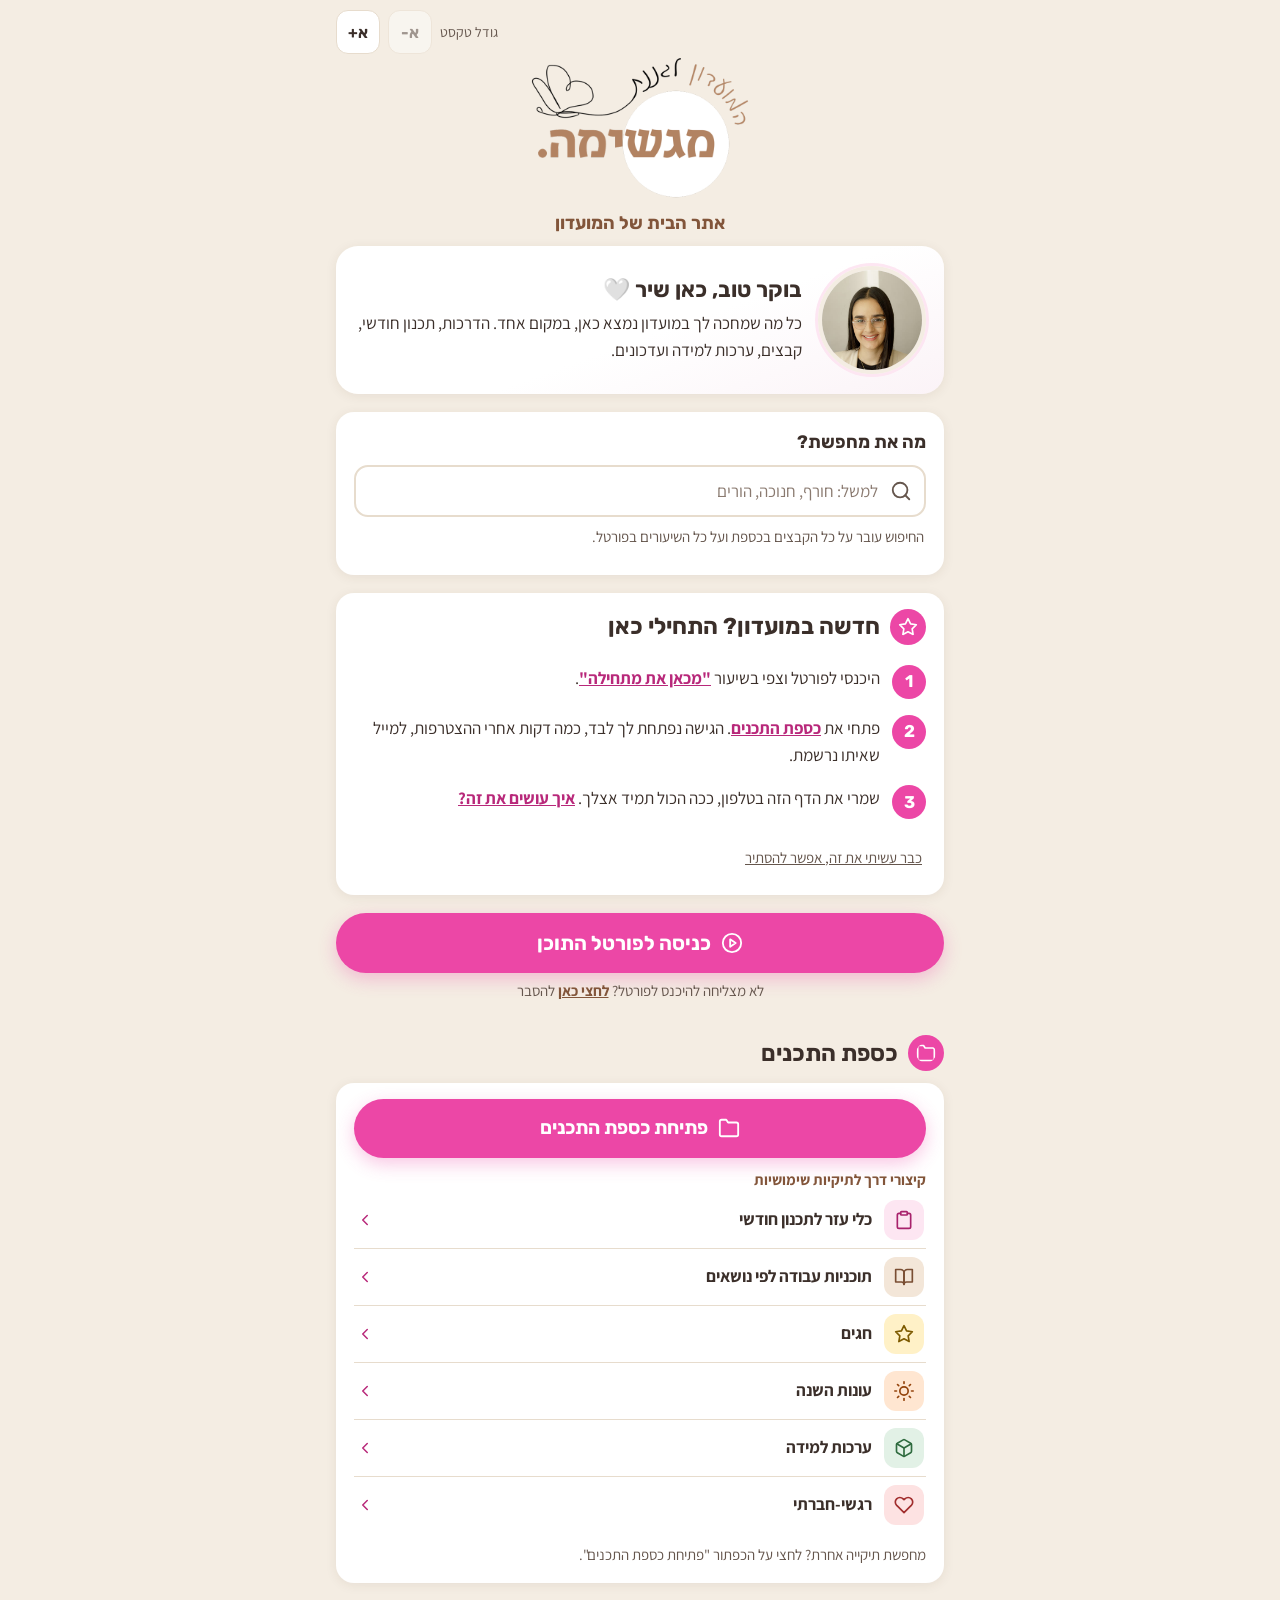
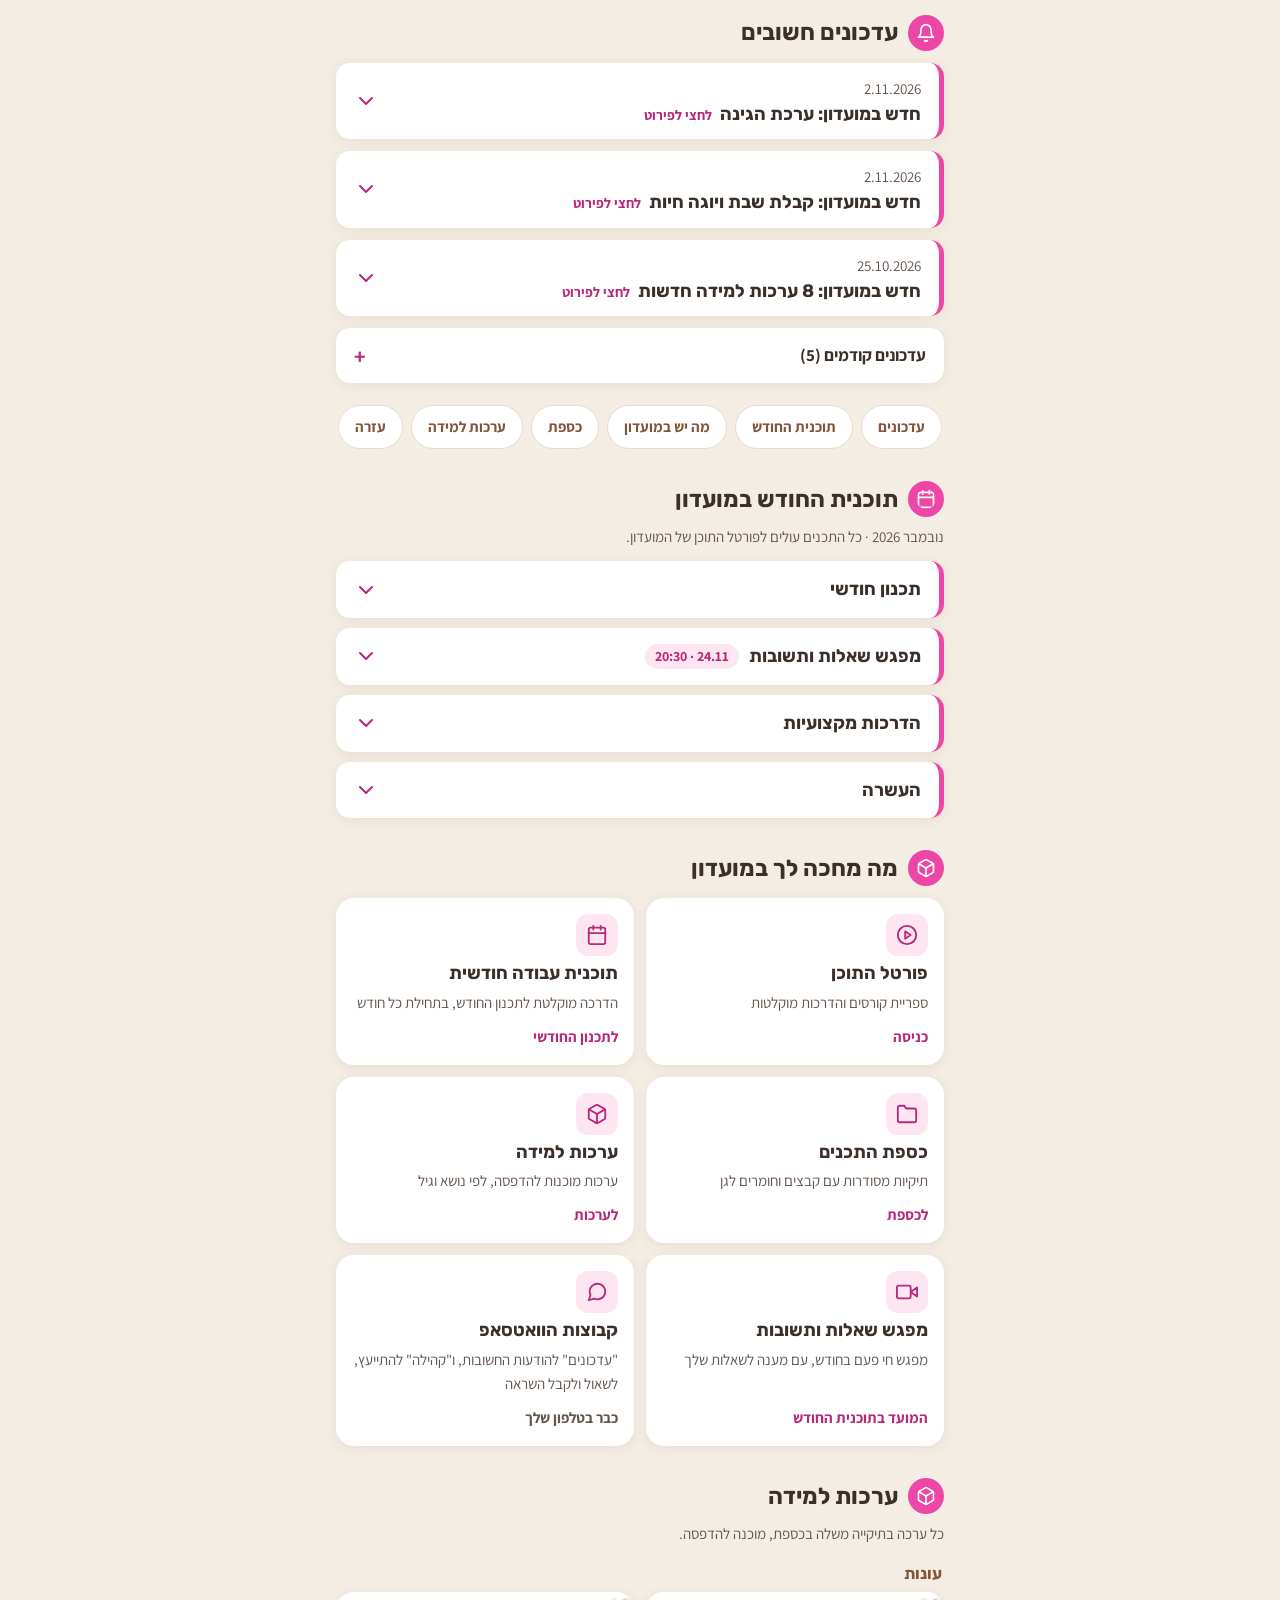
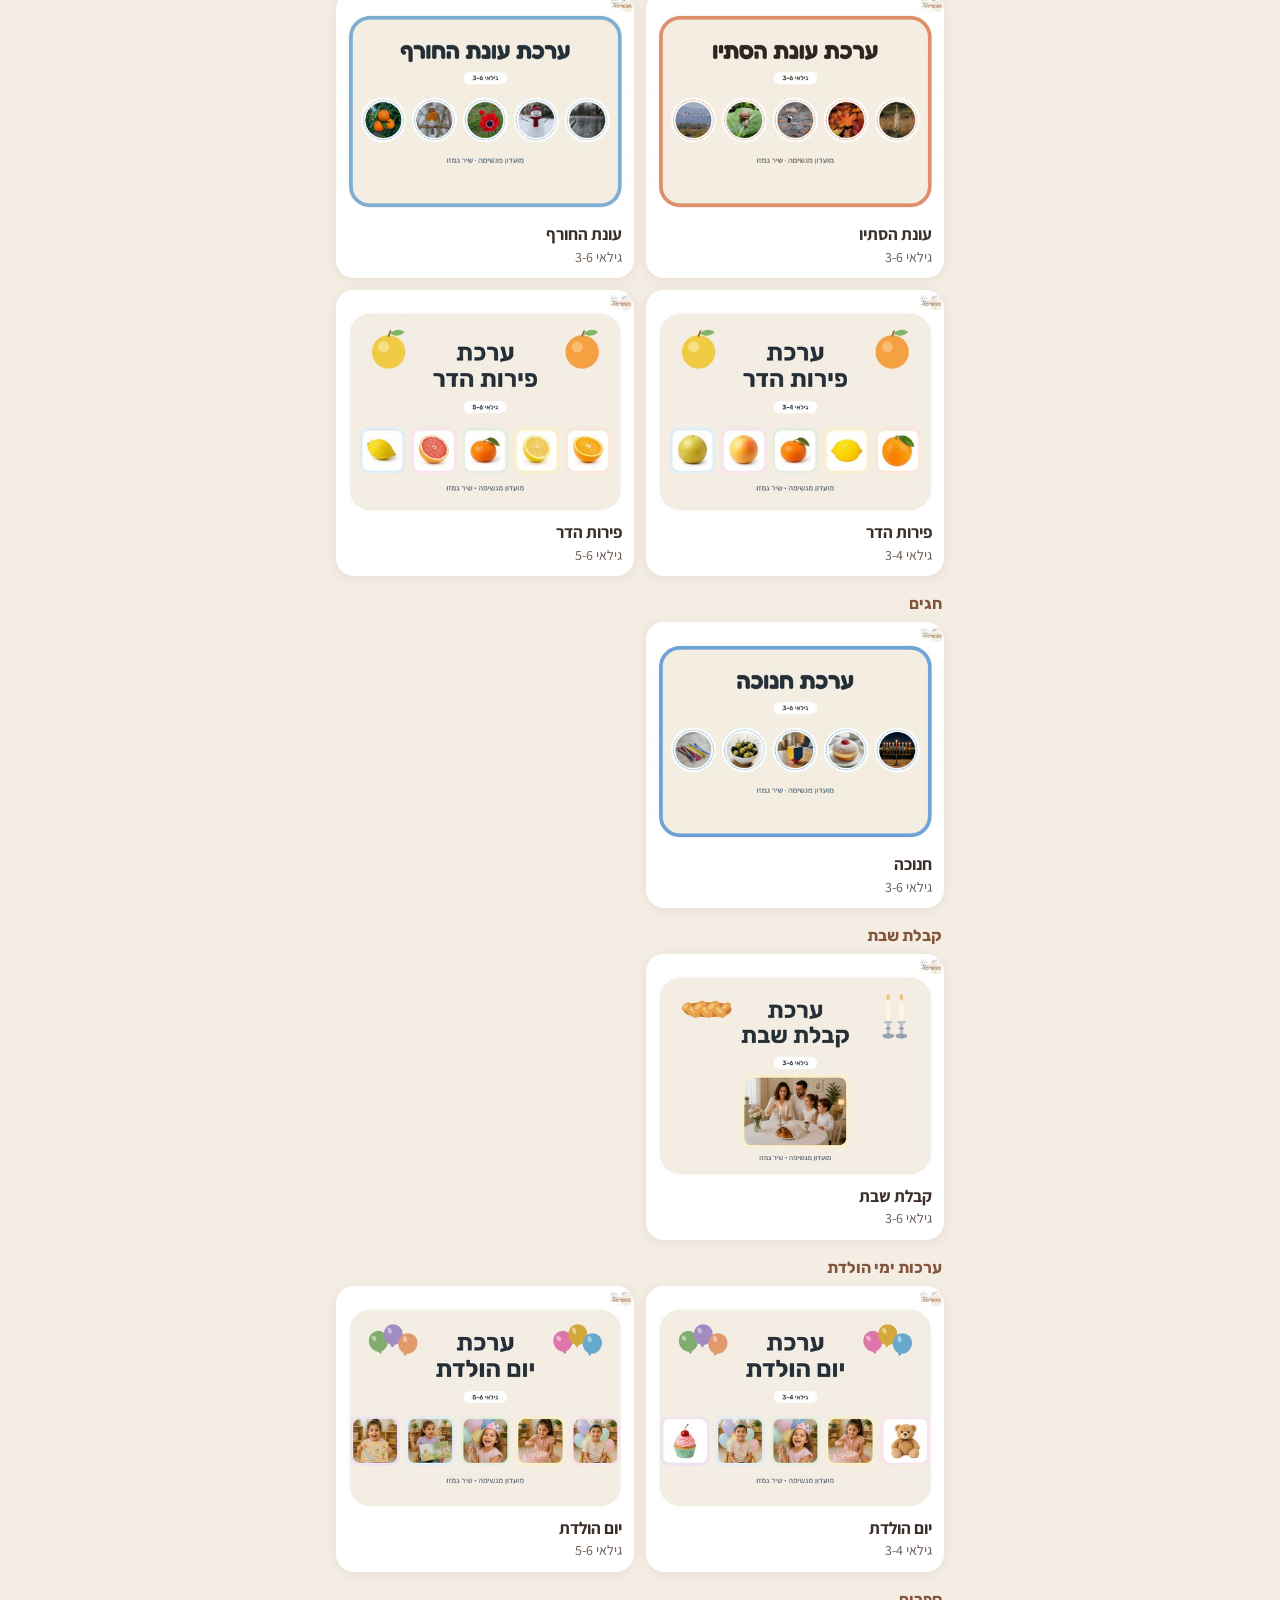
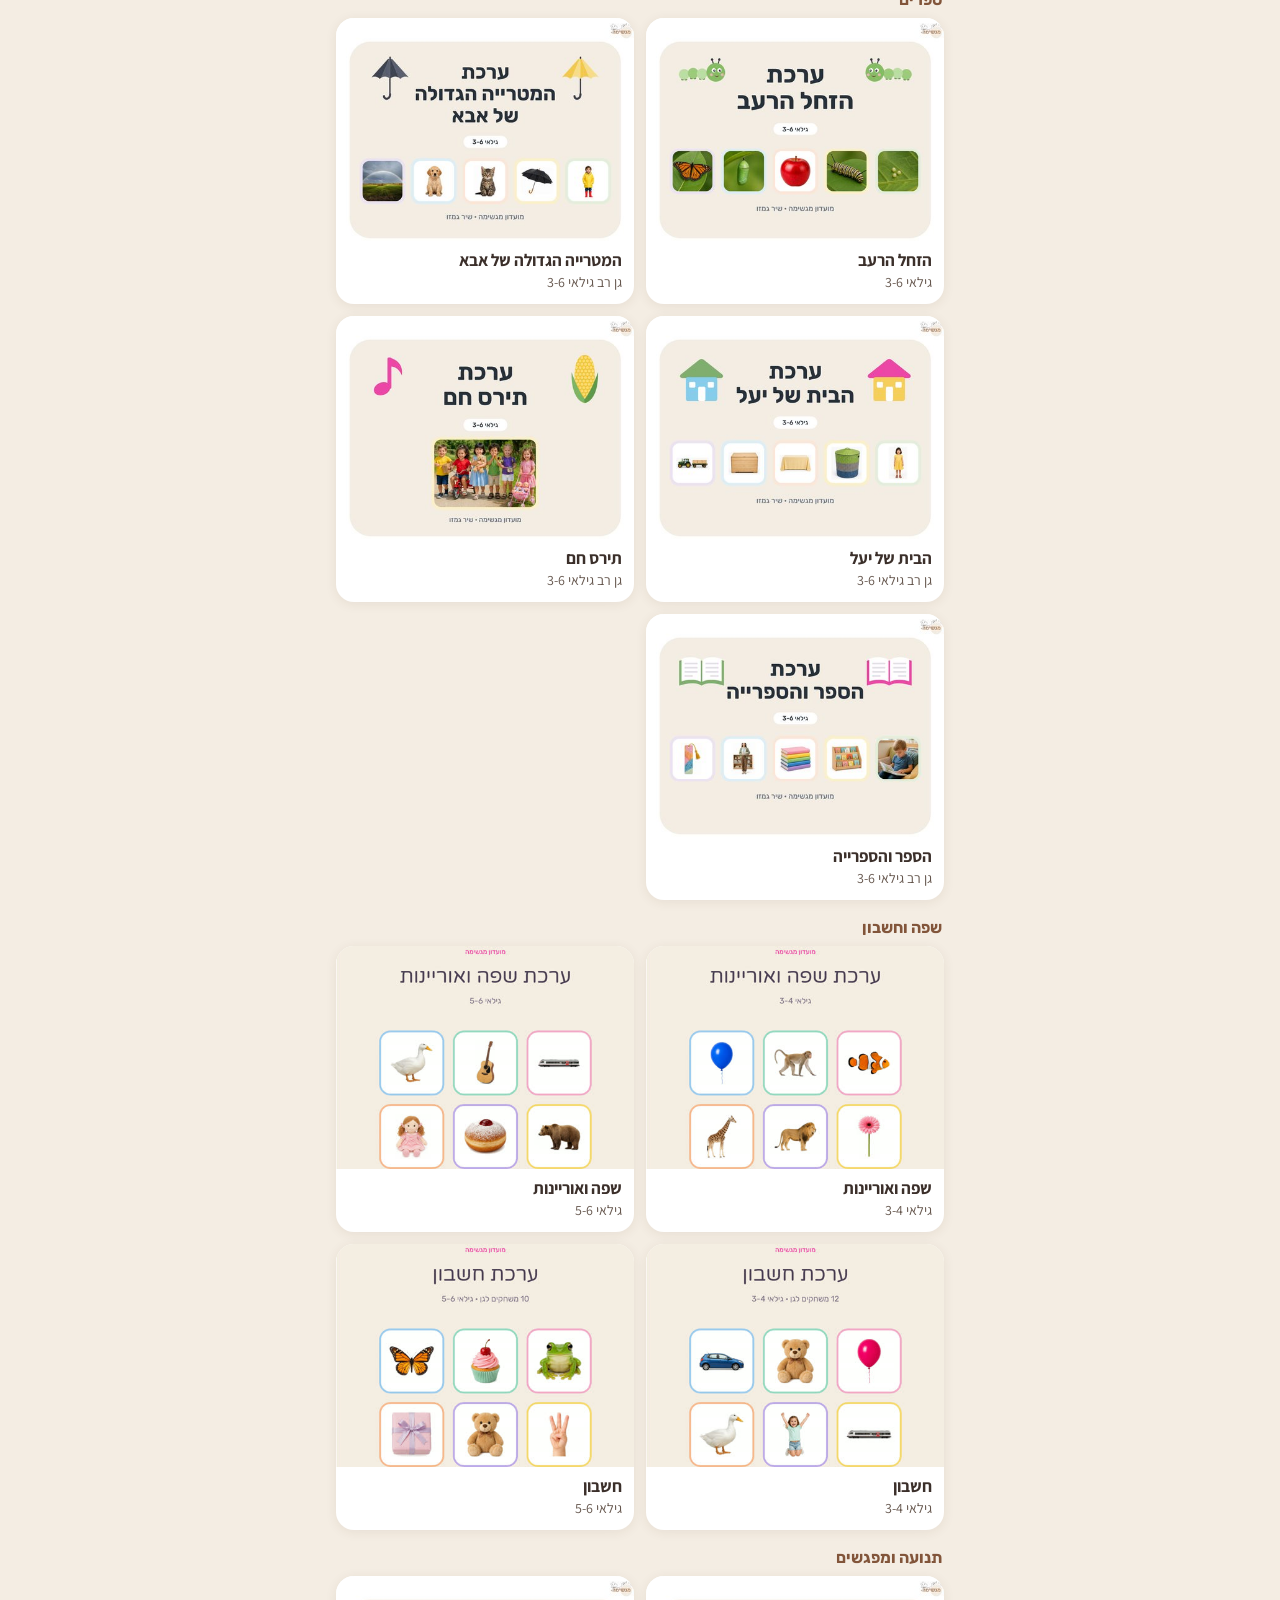
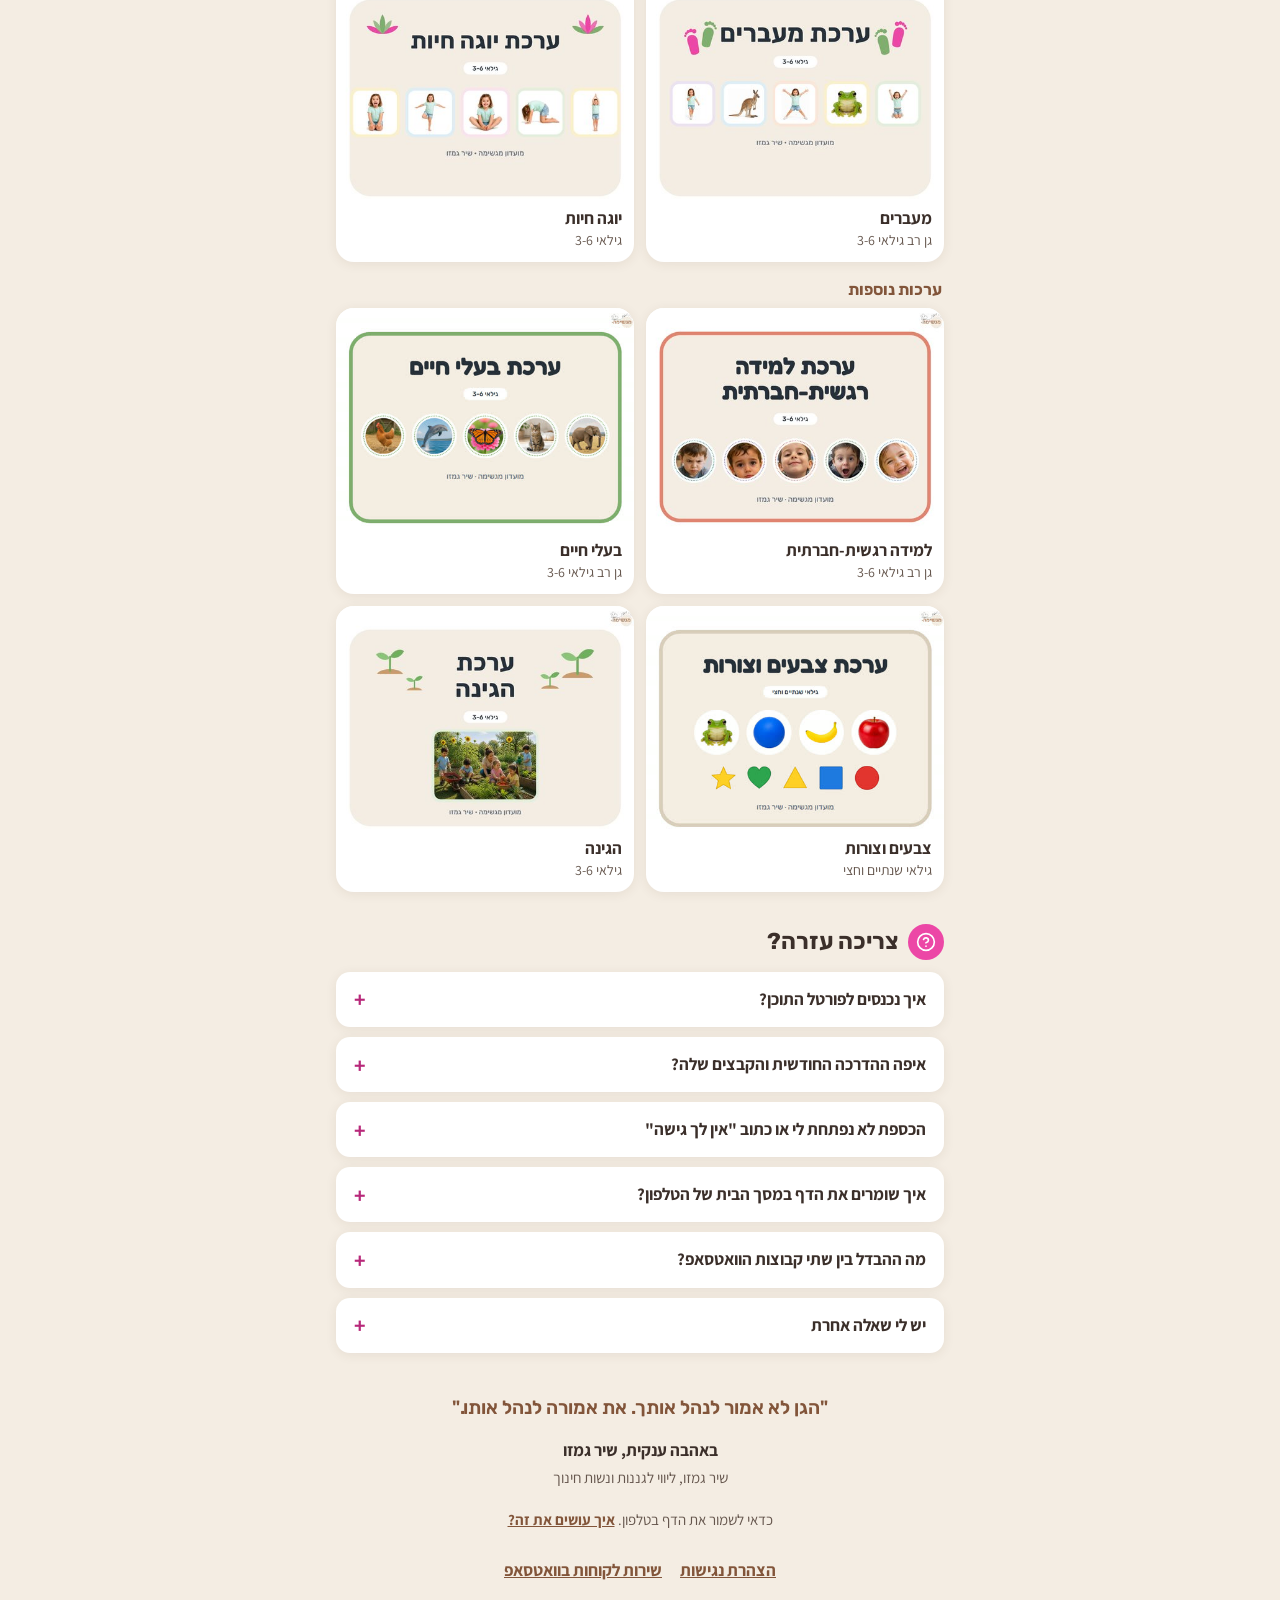
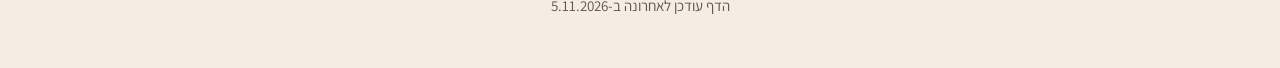
==== index.html @ 396faa4e "Hub: vault access opens by itself after joining (automation installed 5.11) Co-Authored-By: Claude O" ====
<!doctype html>
<html lang="he" dir="rtl">
<head>
<meta charset="utf-8">
<meta name="viewport" content="width=device-width, initial-scale=1, viewport-fit=cover">
<meta name="robots" content="noindex, nofollow">
<title>אתר הבית של המועדון | מגשימה</title>
<meta name="description" content="כל מה שמחכה לך במועדון מגשימה, במקום אחד">
<meta property="og:type" content="website">
<meta property="og:locale" content="he_IL">
<meta property="og:title" content="אתר הבית של המועדון">
<meta property="og:description" content="כל מה שמחכה לך במועדון מגשימה, במקום אחד">
<meta property="og:url" content="https://shirgamzo1.github.io/magshima/">
<meta property="og:image" content="https://shirgamzo1.github.io/magshima/img/icon-512.png">
<meta name="theme-color" content="#f4ede3">
<link rel="icon" type="image/png" href="img/icon-180.png">
<link rel="apple-touch-icon" href="img/icon-180.png">
<link rel="manifest" href="manifest.json">
<link rel="preconnect" href="https://fonts.googleapis.com">
<link rel="preconnect" href="https://fonts.gstatic.com" crossorigin>
<link href="https://fonts.googleapis.com/css2?family=Assistant:wght@400;600;700&family=Rubik:wght@600;700&display=swap" rel="stylesheet">
<link rel="stylesheet" href="style.css?v=20261021">
<script>
  // גודל הטקסט שנבחר בפעם הקודמת, לפני שהדף מצויר (כדי שלא יקפוץ)
  try { var fs = localStorage.getItem('magshima-fs'); if (fs) document.documentElement.setAttribute('data-fs', fs); } catch (e) {}
</script>
</head>
<body>
<a class="skip" href="#main">דלגי לתוכן</a>

<svg width="0" height="0" style="position:absolute" aria-hidden="true" focusable="false">
  <symbol id="i-play" viewBox="0 0 24 24"><circle cx="12" cy="12" r="10"/><polygon points="10 8 16 12 10 16 10 8"/></symbol>
  <symbol id="i-cal" viewBox="0 0 24 24"><rect x="3" y="4" width="18" height="18" rx="2"/><line x1="16" y1="2" x2="16" y2="6"/><line x1="8" y1="2" x2="8" y2="6"/><line x1="3" y1="10" x2="21" y2="10"/></symbol>
  <symbol id="i-folder" viewBox="0 0 24 24"><path d="M22 19a2 2 0 0 1-2 2H4a2 2 0 0 1-2-2V5a2 2 0 0 1 2-2h5l2 3h9a2 2 0 0 1 2 2z"/></symbol>
  <symbol id="i-box" viewBox="0 0 24 24"><path d="M21 16V8a2 2 0 0 0-1-1.73l-7-4a2 2 0 0 0-2 0l-7 4A2 2 0 0 0 3 8v8a2 2 0 0 0 1 1.73l7 4a2 2 0 0 0 2 0l7-4A2 2 0 0 0 21 16z"/><polyline points="3.27 6.96 12 12.01 20.73 6.96"/><line x1="12" y1="22.08" x2="12" y2="12"/></symbol>
  <symbol id="i-video" viewBox="0 0 24 24"><polygon points="23 7 16 12 23 17 23 7"/><rect x="1" y="5" width="15" height="14" rx="2"/></symbol>
  <symbol id="i-chat" viewBox="0 0 24 24"><path d="M21 11.5a8.38 8.38 0 0 1-.9 3.8 8.5 8.5 0 0 1-7.6 4.7 8.38 8.38 0 0 1-3.8-.9L3 21l1.9-5.7a8.38 8.38 0 0 1-.9-3.8 8.5 8.5 0 0 1 4.7-7.6 8.38 8.38 0 0 1 3.8-.9h.5a8.48 8.48 0 0 1 8 8v.5z"/></symbol>
  <symbol id="i-bell" viewBox="0 0 24 24"><path d="M18 8A6 6 0 0 0 6 8c0 7-3 9-3 9h18s-3-2-3-9"/><path d="M13.73 21a2 2 0 0 1-3.46 0"/></symbol>
  <symbol id="i-help" viewBox="0 0 24 24"><circle cx="12" cy="12" r="10"/><path d="M9.09 9a3 3 0 0 1 5.83 1c0 2-3 3-3 3"/><line x1="12" y1="17" x2="12.01" y2="17"/></symbol>
  <symbol id="i-left" viewBox="0 0 24 24"><polyline points="15 18 9 12 15 6"/></symbol>
  <symbol id="i-down" viewBox="0 0 24 24"><polyline points="6 9 12 15 18 9"/></symbol>
  <symbol id="i-search" viewBox="0 0 24 24"><circle cx="11" cy="11" r="8"/><line x1="21" y1="21" x2="16.65" y2="16.65"/></symbol>
  <symbol id="i-file" viewBox="0 0 24 24"><path d="M13 2H6a2 2 0 0 0-2 2v16a2 2 0 0 0 2 2h12a2 2 0 0 0 2-2V9z"/><polyline points="13 2 13 9 20 9"/></symbol>
  <symbol id="i-clip" viewBox="0 0 24 24"><path d="M16 4h2a2 2 0 0 1 2 2v14a2 2 0 0 1-2 2H6a2 2 0 0 1-2-2V6a2 2 0 0 1 2-2h2"/><rect x="8" y="2" width="8" height="4" rx="1"/></symbol>
  <symbol id="i-book" viewBox="0 0 24 24"><path d="M2 3h6a4 4 0 0 1 4 4v14a3 3 0 0 0-3-3H2z"/><path d="M22 3h-6a4 4 0 0 0-4 4v14a3 3 0 0 1 3-3h7z"/></symbol>
  <symbol id="i-star" viewBox="0 0 24 24"><polygon points="12 2 15.09 8.26 22 9.27 17 14.14 18.18 21.02 12 17.77 5.82 21.02 7 14.14 2 9.27 8.91 8.26 12 2"/></symbol>
  <symbol id="i-sun" viewBox="0 0 24 24"><circle cx="12" cy="12" r="5"/><line x1="12" y1="1" x2="12" y2="3"/><line x1="12" y1="21" x2="12" y2="23"/><line x1="4.22" y1="4.22" x2="5.64" y2="5.64"/><line x1="18.36" y1="18.36" x2="19.78" y2="19.78"/><line x1="1" y1="12" x2="3" y2="12"/><line x1="21" y1="12" x2="23" y2="12"/><line x1="4.22" y1="19.78" x2="5.64" y2="18.36"/><line x1="18.36" y1="5.64" x2="19.78" y2="4.22"/></symbol>
  <symbol id="i-home" viewBox="0 0 24 24"><path d="M3 9l9-7 9 7v11a2 2 0 0 1-2 2H5a2 2 0 0 1-2-2z"/><polyline points="9 22 9 12 15 12 15 22"/></symbol>
  <symbol id="i-heart" viewBox="0 0 24 24"><path d="M20.84 4.61a5.5 5.5 0 0 0-7.78 0L12 5.67l-1.06-1.06a5.5 5.5 0 0 0-7.78 7.78l1.06 1.06L12 21.23l7.78-7.78 1.06-1.06a5.5 5.5 0 0 0 0-7.78z"/></symbol>
</svg>

<div class="wrap">

  <div class="topbar" id="fs-bar" hidden>
    <span class="label" id="fs-label">גודל טקסט</span>
    <button type="button" class="fs-btn" id="fs-down" aria-label="הקטנת הטקסט" aria-describedby="fs-label">א-</button>
    <button type="button" class="fs-btn" id="fs-up" aria-label="הגדלת הטקסט" aria-describedby="fs-label">א+</button>
  </div>

  <header>
    <h1><img class="logo" src="img/logo.png" alt="מגשימה - המועדון לגננת" width="600" height="390"><span class="site-name">אתר הבית של המועדון</span></h1>
    <div class="hero">
      <img src="img/shir.jpg" alt="שיר גמזו" width="108" height="108">
      <div>
        <p class="hi" id="greet">היי, כאן שיר 🤍</p>
        <p>כל מה שמחכה לך במועדון נמצא כאן, במקום אחד. הדרכות, תכנון חודשי, קבצים, ערכות למידה ועדכונים.</p>
      </div>
    </div>
  </header>

  <main id="main" tabindex="-1">

  <!-- ===== חיפוש: הרשימה נבנית מהכספת ומהפורטל (data/search.json) ===== -->
  <div class="card search" id="search-box" role="search" hidden>
    <label for="q">מה את מחפשת?</label>
    <div class="field">
      <svg class="ic" aria-hidden="true" focusable="false"><use href="#i-search"/></svg>
      <input id="q" type="search" autocomplete="off" enterkeyhint="search" placeholder="למשל: חורף, חנוכה, הורים" aria-describedby="q-hint">
    </div>
    <p class="small hint" id="q-hint">החיפוש עובר על כל הקבצים בכספת ועל כל השיעורים בפורטל.</p>
    <p class="status" id="q-status" role="status" aria-live="polite"></p>
    <ul class="results" id="q-results"></ul>
  </div>

  <!-- ===== התחילי כאן: אפשר להסתיר, הבחירה נשמרת בטלפון ===== -->
  <section class="card start reveal" id="start" aria-labelledby="start-title">
    <h2 id="start-title"><svg class="ic" aria-hidden="true" focusable="false"><use href="#i-star"/></svg>חדשה במועדון? התחילי כאן</h2>
    <ol>
      <li><span>היכנסי לפורטל וצפי בשיעור <a href="https://my.schooler.biz/s/79175/1722423561380/-Ld_5wo?tid=0" target="_blank" rel="noopener">"מכאן את מתחילה"</a>.</span></li>
      <li><span>פתחי את <a href="https://drive.google.com/drive/folders/1gWZ2d-GMRm7BiyMfPkXwq50lIYrFy1hn" target="_blank" rel="noopener">כספת התכנים</a>. הגישה נפתחת לך לבד, כמה דקות אחרי ההצטרפות, למייל שאיתו נרשמת.</span></li>
      <li><span>שמרי את הדף הזה בטלפון, ככה הכול תמיד אצלך. <a href="#save-page">איך עושים את זה?</a></span></li>
    </ol>
    <button type="button" class="hide" id="start-hide" hidden>כבר עשיתי את זה, אפשר להסתיר</button>
  </section>

  <a class="btn big" href="https://my.schooler.biz/s/79388/bundles" target="_blank" rel="noopener">
    <svg class="ic" aria-hidden="true" focusable="false"><use href="#i-play"/></svg>
    כניסה לפורטל התוכן
  </a>
  <p class="note">לא מצליחה להיכנס לפורטל? <a href="https://docs.google.com/document/d/1D9RWWdTpgFitQ6dRYPF421nI_laHAf1SZE3qS4vfQsI/edit?usp=sharing" target="_blank" rel="noopener">לחצי כאן</a> להסבר</p>

  <!-- ===== הדבר הבא: מתמלא מהאירועים ב-app.js, ונעלם כשאין אירוע קרוב ===== -->
  <section class="card next reveal" id="next" aria-labelledby="next-title" hidden>
    <span class="label">הדבר הבא במועדון</span>
    <h3 id="next-title"></h3>
    <div class="when"><span id="next-when"></span><span class="count" id="next-count"></span></div>
    <p class="small" id="next-note" style="margin:6px 0 0;"></p>
    <div class="actions">
      <a class="btn-line" id="next-google" href="#" target="_blank" rel="noopener"><svg class="ic" aria-hidden="true" focusable="false"><use href="#i-cal"/></svg>ליומן גוגל</a>
      <a class="btn-line" id="next-ics" href="#"><svg class="ic" aria-hidden="true" focusable="false"><use href="#i-cal"/></svg>ליומן באייפון</a>
    </div>
  </section>

  <!-- ===== כספת התכנים ===== -->
  <section id="vault" class="reveal" aria-labelledby="vault-title">
    <h2 id="vault-title"><svg class="ic" aria-hidden="true" focusable="false"><use href="#i-folder"/></svg>כספת התכנים</h2>
    <div class="card">
      <a class="btn" style="margin:0 0 10px;" href="https://drive.google.com/drive/folders/1gWZ2d-GMRm7BiyMfPkXwq50lIYrFy1hn" target="_blank" rel="noopener">
        <svg class="ic" aria-hidden="true" focusable="false"><use href="#i-folder"/></svg>
        פתיחת כספת התכנים
      </a>
      <p class="group-title">קיצורי דרך לתיקיות שימושיות</p>
      <ul class="links">
        <li><a href="https://drive.google.com/drive/folders/1A2P755ctre6lNRlhnAJIRO4oaiWc-odX" target="_blank" rel="noopener"><span class="fi c1"><svg class="ic" aria-hidden="true" focusable="false"><use href="#i-clip"/></svg></span>כלי עזר לתכנון חודשי<svg class="ic chev" aria-hidden="true" focusable="false"><use href="#i-left"/></svg></a></li>
        <li><a href="https://drive.google.com/drive/folders/157sPovLjyp3lP8tnfw--QRPLPLxwPL4r" target="_blank" rel="noopener"><span class="fi c2"><svg class="ic" aria-hidden="true" focusable="false"><use href="#i-book"/></svg></span>תוכניות עבודה לפי נושאים<svg class="ic chev" aria-hidden="true" focusable="false"><use href="#i-left"/></svg></a></li>
        <li><a href="https://drive.google.com/drive/folders/1jpD2JZpMqJAZtDXjxz134vEIDzXUdcsZ" target="_blank" rel="noopener"><span class="fi c3"><svg class="ic" aria-hidden="true" focusable="false"><use href="#i-star"/></svg></span>חגים<svg class="ic chev" aria-hidden="true" focusable="false"><use href="#i-left"/></svg></a></li>
        <li><a href="https://drive.google.com/drive/folders/1hD9d4mRRV1V_1Q4SUKt-s_FA7AVM1vzU" target="_blank" rel="noopener"><span class="fi c4"><svg class="ic" aria-hidden="true" focusable="false"><use href="#i-sun"/></svg></span>עונות השנה<svg class="ic chev" aria-hidden="true" focusable="false"><use href="#i-left"/></svg></a></li>
        <li><a href="https://drive.google.com/drive/folders/1918jKeGq7XH9ad2KCJQC7O-Hd79pDxum" target="_blank" rel="noopener"><span class="fi c5"><svg class="ic" aria-hidden="true" focusable="false"><use href="#i-box"/></svg></span>ערכות למידה<svg class="ic chev" aria-hidden="true" focusable="false"><use href="#i-left"/></svg></a></li>
        <li><a href="https://drive.google.com/drive/folders/1-9N-3Y8lYRHp9-tjIXg_RxYLHIWdmrWl" target="_blank" rel="noopener"><span class="fi c6"><svg class="ic" aria-hidden="true" focusable="false"><use href="#i-heart"/></svg></span>רגשי-חברתי<svg class="ic chev" aria-hidden="true" focusable="false"><use href="#i-left"/></svg></a></li>
      </ul>
      <p class="small" style="margin:10px 0 0;">מחפשת תיקייה אחרת? לחצי על הכפתור "פתיחת כספת התכנים".</p>
    </div>
  </section>

  <!-- ===== עדכונים חשובים: הכי חדש למעלה. כל עדכון הוא חלון נפתח עם חץ.
       בכותרת רואים תאריך וכותרת (ו"לחצי לפירוט" מגיע לבד מהעיצוב), בפנים הפירוט והקישור.
       data-date קובע את "חדש" (שבועיים). רק 3 גלויים, השאר עוברים לבד ל"עדכונים קודמים". ===== -->
  <section id="updates" class="reveal" aria-labelledby="updates-title">
    <h2 id="updates-title"><svg class="ic" aria-hidden="true" focusable="false"><use href="#i-bell"/></svg>עדכונים חשובים</h2>
    <div class="stack" id="updates-list">

      <details class="update" data-date="2026-11-02">
        <summary><span class="t"><span class="meta"><span class="small">2.11.2026</span></span><h3>חדש במועדון: ערכת הגינה</h3></span><svg class="ic arrow" aria-hidden="true" focusable="false"><use href="#i-down"/></svg></summary>
        <div class="answer">
          <p>16 משחקים סביב הגינה בגן: מה אוכלים מהצמח, כלי הגינה, מי גר בגינה, חמשת החושים, שותלים בערוגות ומכינים סלט מהגינה. לגן רב גילאי 3-6, בכל משחק יש גרסה בסיסית ואתגר, ולכל משחק יש דף הסבר בשבילך.</p>
          <a class="link" href="https://drive.google.com/drive/folders/1ObiCrtlBkMjdHdjx49Un6H60R0Tr2q3R" target="_blank" rel="noopener">לערכת הגינה <svg class="ic" aria-hidden="true" focusable="false"><use href="#i-left"/></svg></a>
        </div>
      </details>

      <details class="update" data-date="2026-11-02">
        <summary><span class="t"><span class="meta"><span class="small">2.11.2026</span></span><h3>חדש במועדון: קבלת שבת ויוגה חיות</h3></span><svg class="ic arrow" aria-hidden="true" focusable="false"><use href="#i-down"/></svg></summary>
        <div class="answer">
          <p>ערכת קבלת שבת: 15 משחקים סביב ההכנות לשבת, שולחן השבת והחלה, לגן רב גילאי 3-6.</p>
          <p>ערכת יוגה חיות: מפגש תנועה שלם עם 20 תנוחות של חיות, נשימות, מסעות להקראה ורגיעה בסוף. הכרטיסיות בגודל רבע דף, ויש דפי הסבר ורעיונות בשבילך.</p>
          <div style="display:flex; flex-wrap:wrap; gap:4px 20px;">
            <a class="link" href="https://drive.google.com/drive/folders/1if_FknPKOcpASYgIVHc6hTQZnCrrRFl3" target="_blank" rel="noopener">לערכת קבלת שבת <svg class="ic" aria-hidden="true" focusable="false"><use href="#i-left"/></svg></a>
            <a class="link" href="https://drive.google.com/drive/folders/1rHlFFFeKgSmb1Py5rEzVnf-w8_-I5wrv" target="_blank" rel="noopener">לערכת יוגה חיות <svg class="ic" aria-hidden="true" focusable="false"><use href="#i-left"/></svg></a>
          </div>
        </div>
      </details>

      <details class="update" data-date="2026-10-25">
        <summary><span class="t"><span class="meta"><span class="small">25.10.2026</span></span><h3>חדש במועדון: 8 ערכות למידה חדשות</h3></span><svg class="ic arrow" aria-hidden="true" focusable="false"><use href="#i-down"/></svg></summary>
        <div class="answer">
          <p>ערכות סביב ספרי ילדים אהובים: הזחל הרעב, המטרייה הגדולה של אבא, הבית של יעל ותירס חם.</p>
          <p>ובנוסף: פירות הדר (ערכה לגילאי 3-4 וערכה לגילאי 5-6), הספר והספרייה, וערכת מעברים לתנועה ומשחק במעברים בין הפעילויות בגן.</p>
          <p>כל הערכות מוכנות להדפסה, ולכל משחק יש דף הסבר בשבילך.</p>
          <a class="link" href="#kits">לכל הערכות <svg class="ic" aria-hidden="true" focusable="false"><use href="#i-left"/></svg></a>
        </div>
      </details>

      <details class="update" data-date="2026-10-22">
        <summary><span class="t"><span class="meta"><span class="small">22.10.2026</span></span><h3>חדש במועדון: ערכות יום הולדת</h3></span><svg class="ic arrow" aria-hidden="true" focusable="false"><use href="#i-down"/></svg></summary>
        <div class="answer">
          <p>ביום ההולדת, החוגג או החוגגת בוחרים בלוח הבחירה פעילויות שמחזקות אותם וגם מלמדות משהו, וכל הגן חוגג יחד. יש ערכה לגילאי 3-4 וערכה לגילאי 5-6, מוכנות להדפסה, ולכל פעילות דף הסבר בשבילך.</p>
          <p>בסוף כל ערכה מחכה החלק של ההורים: דף אישי שממלאים בבית ומביאים לגן.</p>
          <div style="display:flex; flex-wrap:wrap; gap:4px 20px;">
            <a class="link" href="https://drive.google.com/drive/folders/18CNC7EkO7u9tMt-Pr8jek1MEodDCrZ8W" target="_blank" rel="noopener">לערכה לגילאי 3-4 <svg class="ic" aria-hidden="true" focusable="false"><use href="#i-left"/></svg></a>
            <a class="link" href="https://drive.google.com/drive/folders/1yu7HG2PHOXQxjSLQz2bEiThgYLjjISzb" target="_blank" rel="noopener">לערכה לגילאי 5-6 <svg class="ic" aria-hidden="true" focusable="false"><use href="#i-left"/></svg></a>
          </div>
        </div>
      </details>

      <details class="update" data-date="2026-10-21">
        <summary><span class="t"><span class="meta"><span class="small">21.10.2026</span></span><h3>חדש במועדון: חוברות עבודה</h3></span><svg class="ic arrow" aria-hidden="true" focusable="false"><use href="#i-down"/></svg></summary>
        <div class="answer">
          <p>חוברות דפי עבודה לסתיו, לחנוכה ולחורף, מוכנות להדפסה. לכל נושא חוברת לגילאי 3-4 וחוברת לגילאי 5-6, עם ספירה, אותיות, מבוכים, מצאו את ההבדלים ועוד.</p>
          <a class="link" href="https://drive.google.com/drive/folders/1JMjNCA2H8lsedrcbcNXjNqa0nxBmM5ir" target="_blank" rel="noopener">לחוברות בכספת <svg class="ic" aria-hidden="true" focusable="false"><use href="#i-left"/></svg></a>
        </div>
      </details>

      <details class="update" data-date="2026-10-19">
        <summary><span class="t"><span class="meta"><span class="small">19.10.2026</span></span><h3>ערכה חדשה בכספת: למידה רגשית-חברתית</h3></span><svg class="ic arrow" aria-hidden="true" focusable="false"><use href="#i-down"/></svg></summary>
        <div class="answer">
          <p>14 משחקים לגן רב גילאי 3-6, כמו לוח רגשות לבוקר, פינת הרגעה, "מקרב או מרחיק" ומסלול החברים. בכל משחק יש רמה לגילאי 3-4 ורמה לגילאי 5-6.</p>
          <a class="link" href="https://drive.google.com/drive/folders/1S1dQDqB0JXfobvrW7gW2pJ6Afys6lWe4" target="_blank" rel="noopener">לערכה בכספת <svg class="ic" aria-hidden="true" focusable="false"><use href="#i-left"/></svg></a>
        </div>
      </details>

      <details class="update" data-date="2026-10-18">
        <summary><span class="t"><span class="meta"><span class="small">18.10.2026</span></span><h3>ערכות למידה חדשות מחכות לך בכספת</h3></span><svg class="ic arrow" aria-hidden="true" focusable="false"><use href="#i-down"/></svg></summary>
        <div class="answer">
          <p>9 ערכות למידה מוכנות להדפסה: סתיו, חורף, חנוכה, בעלי חיים, צבעים וצורות, שפה ואוריינות וחשבון.</p>
          <a class="link" href="#kits">לכל הערכות <svg class="ic" aria-hidden="true" focusable="false"><use href="#i-left"/></svg></a>
        </div>
      </details>

      <details class="update" data-date="2026-10-07">
        <summary><span class="t"><span class="meta"><span class="small">7.10.2026</span></span><h3>תכנון נובמבר כבר בפורטל</h3></span><svg class="ic arrow" aria-hidden="true" focusable="false"><use href="#i-down"/></svg></summary>
        <div class="answer">
          <p>ההדרכה המוקלטת לתכנון החודש מחכה לך. הקבצים נמצאים מתחת לשיעור, ב"קבצים מצורפים".</p>
          <a class="link" href="https://my.schooler.biz/s/79790/1723446311993/DIMPiSU?tid=0" target="_blank" rel="noopener">לצפייה בהדרכה <svg class="ic" aria-hidden="true" focusable="false"><use href="#i-left"/></svg></a>
        </div>
      </details>

    </div>
    <details class="older" id="older" hidden>
      <summary>עדכונים קודמים</summary>
      <div class="answer stack" id="older-list"></div>
    </details>
  </section>

  <nav class="chips" aria-label="ניווט בדף">
    <a href="#updates">עדכונים</a>
    <a href="#schedule">תוכנית החודש</a>
    <a href="#club">מה יש במועדון</a>
    <a href="#vault">כספת</a>
    <a href="#kits">ערכות למידה</a>
    <a href="#help">עזרה</a>
  </nav>

  <!-- ===== תוכנית החודש: להחליף בתחילת כל חודש (וגם את האירוע ב-app.js) ===== -->
  <section id="schedule" class="reveal" aria-labelledby="schedule-title">
    <h2 id="schedule-title"><svg class="ic" aria-hidden="true" focusable="false"><use href="#i-cal"/></svg>תוכנית החודש במועדון</h2>
    <p class="small" style="margin:-4px 0 12px;">נובמבר 2026 · כל התכנים עולים לפורטל התוכן של המועדון.</p>

    <details class="plan">
      <summary><span class="t">תכנון חודשי</span><svg class="ic arrow" aria-hidden="true" focusable="false"><use href="#i-down"/></svg></summary>
      <div class="answer">
        <p><strong>תכנון חודש דצמבר:</strong> הקלטת ההדרכה תעלה לפורטל עד 10.11.26.</p>
        <ul>
          <li>תוכנית עבודה חודשית</li>
          <li>פריסה לנושאי החודש ע"פ תחומי ליבה</li>
        </ul>
        <a class="link" href="https://my.schooler.biz/s/79790/1723446311993" target="_blank" rel="noopener">לקורס תכנון חודשי בפורטל <svg class="ic" aria-hidden="true" focusable="false"><use href="#i-left"/></svg></a>
      </div>
    </details>

    <details class="plan">
      <summary><span class="t">מפגש שאלות ותשובות <span class="when">24.11 · 20:30</span></span><svg class="ic arrow" aria-hidden="true" focusable="false"><use href="#i-down"/></svg></summary>
      <div class="answer">
        <p>מפגש לייב בזום יתקיים ביום שלישי, 24.11.26, בשעה 20:30.</p>
        <p>הכיני מראש שאלות ממוקדות.</p>
      </div>
    </details>

    <details class="plan">
      <summary><span class="t">הדרכות מקצועיות</span><svg class="ic arrow" aria-hidden="true" focusable="false"><use href="#i-down"/></svg></summary>
      <div class="answer">
        <ol>
          <li><strong>מפגש מותאם לכל ילד:</strong> כלים לבניית מפגש אחד לילדים בגילאים שונים וברמות שונות, כך שכל ילד משתתף ולומד.</li>
          <li><strong>היערכות למסיבת חנוכה:</strong> מה מכינים ומתי: חלוקת תפקידים בצוות, תיאום עם ההורים והכנות שבוע אחרי שבוע.</li>
        </ol>
        <p class="small">* התכנים יעלו לצפייה בפורטל במהלך החודש</p>
      </div>
    </details>

    <details class="plan">
      <summary><span class="t">העשרה</span><svg class="ic arrow" aria-hidden="true" focusable="false"><use href="#i-down"/></svg></summary>
      <div class="answer">
        <ol>
          <li><strong>בינה מלאכותית:</strong> איך ליצור בקלות הזמנה ומצגת למסיבת חנוכה?</li>
          <li><strong>התפתחות אישית:</strong> "טוב מספיק" - לשחרר את הצורך בשלמות, ולעשות עבודה טובה בלי לשלם על זה בלחץ ובעייפות.</li>
        </ol>
        <p class="small">* התכנים יעלו לצפייה בפורטל במהלך החודש</p>
      </div>
    </details>
  </section>

  <!-- ===== מה יש במועדון ===== -->
  <section id="club" class="reveal" aria-labelledby="club-title">
    <h2 id="club-title"><svg class="ic" aria-hidden="true" focusable="false"><use href="#i-box"/></svg>מה מחכה לך במועדון</h2>
    <div class="tiles">
      <a class="card tile" href="https://my.schooler.biz/s/79388/bundles" target="_blank" rel="noopener">
        <svg class="ic" aria-hidden="true" focusable="false"><use href="#i-play"/></svg>
        <h3>פורטל התוכן</h3>
        <p>ספריית קורסים והדרכות מוקלטות</p>
        <span class="go">כניסה</span>
      </a>
      <a class="card tile" href="https://my.schooler.biz/s/79790/1723446311993" target="_blank" rel="noopener">
        <svg class="ic" aria-hidden="true" focusable="false"><use href="#i-cal"/></svg>
        <h3>תוכנית עבודה חודשית</h3>
        <p>הדרכה מוקלטת לתכנון החודש, בתחילת כל חודש</p>
        <span class="go">לתכנון החודשי</span>
      </a>
      <a class="card tile" href="#vault">
        <svg class="ic" aria-hidden="true" focusable="false"><use href="#i-folder"/></svg>
        <h3>כספת התכנים</h3>
        <p>תיקיות מסודרות עם קבצים וחומרים לגן</p>
        <span class="go">לכספת</span>
      </a>
      <a class="card tile" href="#kits">
        <svg class="ic" aria-hidden="true" focusable="false"><use href="#i-box"/></svg>
        <h3>ערכות למידה</h3>
        <p>ערכות מוכנות להדפסה, לפי נושא וגיל</p>
        <span class="go">לערכות</span>
      </a>
      <a class="card tile" href="#schedule">
        <svg class="ic" aria-hidden="true" focusable="false"><use href="#i-video"/></svg>
        <h3>מפגש שאלות ותשובות</h3>
        <p>מפגש חי פעם בחודש, עם מענה לשאלות שלך</p>
        <span class="go">המועד בתוכנית החודש</span>
      </a>
      <div class="card tile info">
        <svg class="ic" aria-hidden="true" focusable="false"><use href="#i-chat"/></svg>
        <h3>קבוצות הוואטסאפ</h3>
        <p>"עדכונים" להודעות החשובות, ו"קהילה" להתייעץ, לשאול ולקבל השראה</p>
        <span class="go">כבר בטלפון שלך</span>
      </div>
    </div>
  </section>

  <!-- ===== ערכות למידה: כל ערכה בתיקייה משלה בתוך "ערכות למידה" בכספת ===== -->
  <section id="kits" class="reveal" aria-labelledby="kits-title">
    <h2 id="kits-title"><svg class="ic" aria-hidden="true" focusable="false"><use href="#i-box"/></svg>ערכות למידה</h2>
    <p class="small" style="margin:-4px 0 0;">כל ערכה בתיקייה משלה בכספת, מוכנה להדפסה.</p>

    <h3 class="kits-group">עונות</h3>
    <div class="kits">
      <a class="card kit" href="https://drive.google.com/drive/folders/14eDLLSbRJ1x45ouzzabWCao7RP8cp78m" target="_blank" rel="noopener"><img src="img/kits/autumn.jpg" alt="" width="480" height="360" loading="lazy"><span class="name">עונת הסתיו</span><span class="age">גילאי 3-6</span></a>
      <a class="card kit" href="https://drive.google.com/drive/folders/1n2r_hVF2AjyRw2fokba_UhDS91EVD0Oi" target="_blank" rel="noopener"><img src="img/kits/winter.jpg" alt="" width="480" height="360" loading="lazy"><span class="name">עונת החורף</span><span class="age">גילאי 3-6</span></a>
      <a class="card kit" href="https://drive.google.com/drive/folders/10G8Hs41BbWENaQolKF89XjAjP-dTob0o" target="_blank" rel="noopener"><img src="img/kits/citrus-3-4.jpg" alt="" width="480" height="360" loading="lazy"><span class="name">פירות הדר</span><span class="age">גילאי 3-4</span></a>
      <a class="card kit" href="https://drive.google.com/drive/folders/1yqfry3XgSZjtHWJPrh_5kifi7xjBA-yt" target="_blank" rel="noopener"><img src="img/kits/citrus-5-6.jpg" alt="" width="480" height="360" loading="lazy"><span class="name">פירות הדר</span><span class="age">גילאי 5-6</span></a>
    </div>

    <h3 class="kits-group">חגים</h3>
    <div class="kits">
      <a class="card kit" href="https://drive.google.com/drive/folders/1kzl6fhnTrUYS58GEUY_Vf48Qgy91ozkQ" target="_blank" rel="noopener"><img src="img/kits/hanukkah.jpg" alt="" width="480" height="360" loading="lazy"><span class="name">חנוכה</span><span class="age">גילאי 3-6</span></a>
    </div>

    <h3 class="kits-group">קבלת שבת</h3>
    <div class="kits">
      <a class="card kit" href="https://drive.google.com/drive/folders/1if_FknPKOcpASYgIVHc6hTQZnCrrRFl3" target="_blank" rel="noopener"><img src="img/kits/shabbat.jpg" alt="" width="480" height="360" loading="lazy"><span class="name">קבלת שבת</span><span class="age">גילאי 3-6</span></a>
    </div>

    <h3 class="kits-group">ערכות ימי הולדת</h3>
    <div class="kits">
      <a class="card kit" href="https://drive.google.com/drive/folders/18CNC7EkO7u9tMt-Pr8jek1MEodDCrZ8W" target="_blank" rel="noopener"><img src="img/kits/birthday-3-4.jpg" alt="" width="480" height="360" loading="lazy"><span class="name">יום הולדת</span><span class="age">גילאי 3-4</span></a>
      <a class="card kit" href="https://drive.google.com/drive/folders/1yu7HG2PHOXQxjSLQz2bEiThgYLjjISzb" target="_blank" rel="noopener"><img src="img/kits/birthday-5-6.jpg" alt="" width="480" height="360" loading="lazy"><span class="name">יום הולדת</span><span class="age">גילאי 5-6</span></a>
    </div>

    <h3 class="kits-group">ספרים</h3>
    <div class="kits">
      <a class="card kit" href="https://drive.google.com/drive/folders/1CXR4-nMWy7bDSwsaYXP-kCPS7GKprJiJ" target="_blank" rel="noopener"><img src="img/kits/caterpillar.jpg" alt="" width="480" height="360" loading="lazy"><span class="name">הזחל הרעב</span><span class="age">גילאי 3-6</span></a>
      <a class="card kit" href="https://drive.google.com/drive/folders/1dt0to6kBS8vAS3yqvBjm7liu20r8uWwO" target="_blank" rel="noopener"><img src="img/kits/umbrella.jpg" alt="" width="480" height="360" loading="lazy"><span class="name">המטרייה הגדולה של אבא</span><span class="age">גן רב גילאי 3-6</span></a>
      <a class="card kit" href="https://drive.google.com/drive/folders/1t6op4xxKNfbJl9dJmuWuQgVfJlp661ST" target="_blank" rel="noopener"><img src="img/kits/yael-house.jpg" alt="" width="480" height="360" loading="lazy"><span class="name">הבית של יעל</span><span class="age">גן רב גילאי 3-6</span></a>
      <a class="card kit" href="https://drive.google.com/drive/folders/1Ap21UYztTouGxd-KGh9hRpyEA2xJ2lBC" target="_blank" rel="noopener"><img src="img/kits/hot-corn.jpg" alt="" width="480" height="360" loading="lazy"><span class="name">תירס חם</span><span class="age">גן רב גילאי 3-6</span></a>
      <a class="card kit" href="https://drive.google.com/drive/folders/19qf9UPYAZQv98BZwKv9xryvSazaQ7FPv" target="_blank" rel="noopener"><img src="img/kits/library.jpg" alt="" width="480" height="360" loading="lazy"><span class="name">הספר והספרייה</span><span class="age">גן רב גילאי 3-6</span></a>
    </div>

    <h3 class="kits-group">שפה וחשבון</h3>
    <div class="kits">
      <a class="card kit" href="https://drive.google.com/drive/folders/1iRXOZLnS--BBdE1WTotw01BUZiT3imtE" target="_blank" rel="noopener"><img src="img/kits/language-3-4.jpg" alt="" width="480" height="360" loading="lazy"><span class="name">שפה ואוריינות</span><span class="age">גילאי 3-4</span></a>
      <a class="card kit" href="https://drive.google.com/drive/folders/1sOp16WcsT3y82nYpEH48boZlQ53dpHIp" target="_blank" rel="noopener"><img src="img/kits/language-5-6.jpg" alt="" width="480" height="360" loading="lazy"><span class="name">שפה ואוריינות</span><span class="age">גילאי 5-6</span></a>
      <a class="card kit" href="https://drive.google.com/drive/folders/1_WliDEE7an7CLvs6vHZncpgfywG3R55C" target="_blank" rel="noopener"><img src="img/kits/math-3-4.jpg" alt="" width="480" height="360" loading="lazy"><span class="name">חשבון</span><span class="age">גילאי 3-4</span></a>
      <a class="card kit" href="https://drive.google.com/drive/folders/1NJ6omg3mz3O-dSy31BLc2DShHviUvWgy" target="_blank" rel="noopener"><img src="img/kits/math-5-6.jpg" alt="" width="480" height="360" loading="lazy"><span class="name">חשבון</span><span class="age">גילאי 5-6</span></a>
    </div>

    <h3 class="kits-group">תנועה ומפגשים</h3>
    <div class="kits">
      <a class="card kit" href="https://drive.google.com/drive/folders/13g16DZrtEAFzeX-f7WzgocJaNuNLbSAq" target="_blank" rel="noopener"><img src="img/kits/transitions.jpg" alt="" width="480" height="360" loading="lazy"><span class="name">מעברים</span><span class="age">גן רב גילאי 3-6</span></a>
      <a class="card kit" href="https://drive.google.com/drive/folders/1rHlFFFeKgSmb1Py5rEzVnf-w8_-I5wrv" target="_blank" rel="noopener"><img src="img/kits/animal-yoga.jpg" alt="" width="480" height="360" loading="lazy"><span class="name">יוגה חיות</span><span class="age">גילאי 3-6</span></a>
    </div>

    <h3 class="kits-group">ערכות נוספות</h3>
    <div class="kits">
      <a class="card kit" href="https://drive.google.com/drive/folders/1S1dQDqB0JXfobvrW7gW2pJ6Afys6lWe4" target="_blank" rel="noopener"><img src="img/kits/emotions.jpg" alt="" width="480" height="360" loading="lazy"><span class="name">למידה רגשית-חברתית</span><span class="age">גן רב גילאי 3-6</span></a>
      <a class="card kit" href="https://drive.google.com/drive/folders/1OZAZhlsLgGzVb0NP5fHWOFI8BegpBpl-" target="_blank" rel="noopener"><img src="img/kits/animals.jpg" alt="" width="480" height="360" loading="lazy"><span class="name">בעלי חיים</span><span class="age">גן רב גילאי 3-6</span></a>
      <a class="card kit" href="https://drive.google.com/drive/folders/1elWCKzDdljZe90RhiFqMrQmVqr_nHDkF" target="_blank" rel="noopener"><img src="img/kits/colors-shapes.jpg" alt="" width="480" height="360" loading="lazy"><span class="name">צבעים וצורות</span><span class="age">גילאי שנתיים וחצי</span></a>
      <a class="card kit" href="https://drive.google.com/drive/folders/1ObiCrtlBkMjdHdjx49Un6H60R0Tr2q3R" target="_blank" rel="noopener"><img src="img/kits/garden.jpg" alt="" width="480" height="360" loading="lazy"><span class="name">הגינה</span><span class="age">גילאי 3-6</span></a>
    </div>
  </section>

  <!-- ===== עזרה ושאלות נפוצות ===== -->
  <section id="help" class="reveal" aria-labelledby="help-title">
    <h2 id="help-title"><svg class="ic" aria-hidden="true" focusable="false"><use href="#i-help"/></svg>צריכה עזרה?</h2>

    <details>
      <summary>איך נכנסים לפורטל התוכן?</summary>
      <div class="answer">
        <ol>
          <li>לחצי על הכפתור "כניסה לפורטל התוכן" למעלה.</li>
          <li>התחברי עם המייל שאיתו נרשמת למועדון.</li>
          <li>בתוך כל קורס יש 3 פסים למעלה. לחיצה עליהם פותחת את כל השיעורים בקורס.</li>
        </ol>
        <p>הסבר מפורט נמצא <a href="https://docs.google.com/document/d/1D9RWWdTpgFitQ6dRYPF421nI_laHAf1SZE3qS4vfQsI/edit?usp=sharing" target="_blank" rel="noopener">כאן</a>.</p>
        <p>לא מצליחה להיכנס? שלחי הודעת וואטסאפ לשירות הלקוחות במספר <a href="https://wa.me/972557771325" target="_blank" rel="noopener">055-7771325</a>, ונשלח לך קישור כניסה חדש.</p>
      </div>
    </details>

    <details>
      <summary>איפה ההדרכה החודשית והקבצים שלה?</summary>
      <div class="answer">
        <p>בפורטל, בקורס "תכנון חודשי - מפגשי לייב". לכל חודש יש פרק משלו.</p>
        <p>הקבצים נמצאים מתחת לשיעור, ב"קבצים מצורפים".</p>
      </div>
    </details>

    <details>
      <summary>הכספת לא נפתחת לי או כתוב "אין לך גישה"</summary>
      <div class="answer">
        <p>הכספת נפתחת רק עם המייל שאיתו קיבלת גישה.</p>
        <ol>
          <li>בדקי שאת מחוברת לגוגל (או לאפליקציית גוגל דרייב) עם המייל הזה.</li>
          <li>אם יש לך כמה חשבונות גוגל, החליפי לחשבון הנכון ונסי שוב.</li>
        </ol>
        <p>עדיין לא נפתח? שלחי הודעת וואטסאפ לשירות הלקוחות במספר <a href="https://wa.me/972557771325" target="_blank" rel="noopener">055-7771325</a>, וכתבי עם איזה מייל ניסית להיכנס.</p>
      </div>
    </details>

    <details id="save-page">
      <summary>איך שומרים את הדף במסך הבית של הטלפון?</summary>
      <div class="answer">
        <p class="group-title">באייפון</p>
        <ol>
          <li>פתחי את הדף בספארי.</li>
          <li>לחצי על כפתור השיתוף (ריבוע עם חץ למעלה).</li>
          <li>בחרי "הוספה למסך הבית" ולחצי "הוסף".</li>
        </ol>
        <p class="group-title">באנדרואיד</p>
        <ol>
          <li>פתחי את הדף בכרום.</li>
          <li>לחצי על שלוש הנקודות למעלה.</li>
          <li>בחרי "הוספה למסך הבית" ואשרי.</li>
        </ol>
        <p>מעכשיו הדף יופיע אצלך כמו אפליקציה, עם הלוגו של המועדון.</p>
      </div>
    </details>

    <details>
      <summary>מה ההבדל בין שתי קבוצות הוואטסאפ?</summary>
      <div class="answer">
        <p><strong>מועדון מגשימה 💫 עדכונים:</strong> ההודעות החשובות מהמועדון, כדי שלא תפספסי כלום.</p>
        <p><strong>מועדון מגשימה 💫 קהילה:</strong> מרחב בטוח להתייעץ, לשאול ולקבל השראה מגננות כמוך.</p>
      </div>
    </details>

    <details>
      <summary>יש לי שאלה אחרת</summary>
      <div class="answer">
        <p>שאלה מקצועית על הגן? הביאי אותה למפגש השאלות והתשובות החודשי, או שאלי בקבוצת הקהילה.</p>
        <p>שאלה על המנוי או על הגישה? שלחי הודעת וואטסאפ לשירות הלקוחות במספר <a href="https://wa.me/972557771325" target="_blank" rel="noopener">055-7771325</a>.</p>
      </div>
    </details>
  </section>

  </main>

  <footer>
    <p class="quote">"הגן לא אמור לנהל אותך. את אמורה לנהל אותו."</p>
    <p class="sign">באהבה ענקית, שיר גמזו</p>
    <p class="small">שיר גמזו, ליווי לגננות ונשות חינוך</p>
    <p class="note" style="margin-top:18px;">כדאי לשמור את הדף בטלפון. <a href="#save-page">איך עושים את זה?</a></p>
    <div class="links-row">
      <a href="accessibility.html">הצהרת נגישות</a>
      <a href="https://wa.me/972557771325" target="_blank" rel="noopener">שירות לקוחות בוואטסאפ</a>
    </div>
    <p class="small">הדף עודכן לאחרונה ב-5.11.2026</p>
  </footer>

</div>

<nav class="bottom-nav" aria-label="ניווט מהיר">
  <a class="main" href="https://my.schooler.biz/s/79388/bundles" target="_blank" rel="noopener"><svg class="ic" aria-hidden="true" focusable="false"><use href="#i-play"/></svg>פורטל</a>
  <a href="#vault"><svg class="ic" aria-hidden="true" focusable="false"><use href="#i-folder"/></svg>כספת</a>
  <a href="#schedule"><svg class="ic" aria-hidden="true" focusable="false"><use href="#i-cal"/></svg>החודש</a>
  <a href="#help"><svg class="ic" aria-hidden="true" focusable="false"><use href="#i-help"/></svg>עזרה</a>
</nav>

<script src="app.js?v=20261101"></script>
</body>
</html>
---- style.css ----
/* מועדון מגשימה: עיצוב משותף לדף הבית ולהצהרת הנגישות.
   גדלי טקסט ב-rem, כדי שכפתור הגדלת הטקסט וההגדרות של הטלפון יגדילו הכול יחד.
   הצבעים נבדקו לניגודיות: טקסט רגיל 4.5:1 לפחות, טקסט גדול ומודגש על כפתור ורוד 3:1 לפחות. */
:root {
  --beige: #f4ede3;
  --beige-deep: #eadfce;
  --pink: #ec47a6;        /* צבע המותג: רקע לכפתורים גדולים ולאייקונים */
  --pink-ink: #b8287a;    /* ורוד לטקסט */
  --pink-soft: #fde6f2;
  --brown: #82553a;
  --ink: #3b2f2a;
  --muted: #65564d;
  --white: #ffffff;
  --line: #e7dccd;
  --radius: 18px;
  --shadow: 0 2px 12px rgba(80, 50, 30, .08);
  --nav-h: 64px;
}
html[data-fs="1"] { font-size: 112.5%; }
html[data-fs="2"] { font-size: 125%; }
html[data-fs="3"] { font-size: 137.5%; }
* { box-sizing: border-box; }
@media (prefers-reduced-motion: no-preference) { html { scroll-behavior: smooth; } }
body {
  margin: 0;
  background: var(--beige);
  color: var(--ink);
  font-family: "Assistant", Arial, sans-serif;
  font-size: 1.0625rem;
  line-height: 1.6;
  -webkit-text-size-adjust: 100%;
}
a { color: inherit; }
img { max-width: 100%; }
.wrap { max-width: 640px; margin: 0 auto; padding: 0 16px 48px; }
h1, h2, h3 { font-family: "Rubik", "Assistant", sans-serif; line-height: 1.25; margin: 0; }
h2 { font-size: 1.4375rem; display: flex; align-items: center; gap: 10px; }
h2 .ic { width: 36px; height: 36px; padding: 8px; border-radius: 50%; background: var(--pink); color: var(--white); flex: none; }
h3 { font-size: 1.125rem; }
.ic { width: 22px; height: 22px; stroke: currentColor; fill: none; stroke-width: 2; stroke-linecap: round; stroke-linejoin: round; flex: none; }
.small { font-size: .9375rem; color: var(--muted); }
.sr-only { position: absolute; width: 1px; height: 1px; padding: 0; margin: -1px; overflow: hidden; clip: rect(0 0 0 0); white-space: nowrap; border: 0; }
a:focus-visible, button:focus-visible, summary:focus-visible, input:focus-visible {
  outline: 3px solid var(--pink-ink); outline-offset: 3px; border-radius: 10px;
}

/* דלגי לתוכן */
.skip {
  position: absolute; top: -100px; right: 16px; z-index: 50; background: var(--ink); color: var(--white);
  padding: 10px 16px; border-radius: 10px; text-decoration: none; font-weight: 700;
}
.skip:focus { top: 10px; }

/* גודל טקסט */
.topbar { display: flex; justify-content: flex-end; align-items: center; gap: 8px; padding-top: 10px; }
.topbar .label { font-size: .875rem; color: var(--muted); }
.fs-btn {
  min-width: 44px; height: 44px; border-radius: 12px; border: 1px solid var(--line); background: var(--white);
  font-family: "Rubik", sans-serif; font-weight: 700; font-size: 1rem; color: var(--ink); cursor: pointer;
}
.fs-btn:disabled { opacity: .45; cursor: default; }

/* ראש הדף */
header { text-align: center; }
header h1 { margin: 2px 0 0; }
header .logo { width: 220px; max-width: 64%; height: auto; display: inline-block; }
header .site-name { display: block; font-family: "Rubik", sans-serif; font-weight: 700; font-size: 1.125rem; color: var(--brown); margin-top: 2px; }
.hero {
  background: linear-gradient(160deg, var(--white) 55%, #fbf3f7);
  border-radius: 22px; box-shadow: var(--shadow); padding: 20px 18px; margin-top: 12px;
  display: flex; gap: 16px; align-items: center; text-align: right;
}
.hero img { width: 108px; height: 108px; border-radius: 50%; object-fit: cover; flex: none; border: 4px solid var(--beige); box-shadow: 0 0 0 3px var(--pink-soft); }
.hero p { margin: 0; }
.hero .hi { font-family: "Rubik", sans-serif; font-weight: 700; font-size: 1.375rem; line-height: 1.3; margin-bottom: 6px; }
@media (max-width: 380px) { .hero { flex-direction: column; text-align: center; } }

/* כפתורים */
.btn {
  display: flex; align-items: center; justify-content: center; gap: 10px; min-height: 56px;
  padding: 14px 20px; border-radius: 999px; background: var(--pink); color: var(--white); text-decoration: none;
  font-family: "Rubik", sans-serif; font-weight: 700; font-size: 1.1875rem; box-shadow: 0 6px 18px rgba(236, 71, 166, .3);
}
.btn.big { font-size: 1.25rem; min-height: 60px; margin: 18px 0 6px; }
.btn:active { transform: translateY(1px); }
.btn-line {
  display: inline-flex; align-items: center; justify-content: center; gap: 8px; min-height: 44px; padding: 8px 16px;
  border-radius: 999px; border: 2px solid var(--pink-ink); color: var(--pink-ink); background: var(--white);
  font-weight: 700; text-decoration: none; font-size: 1rem; cursor: pointer; font-family: inherit;
}
.note { text-align: center; font-size: .9375rem; color: var(--muted); margin: 0; }
.note a { color: var(--brown); font-weight: 700; }

/* כרטיסים */
section { margin-top: 32px; scroll-margin-top: 12px; }
#start, #next { margin-top: 18px; }
section > h2 { margin-bottom: 12px; }
.card { background: var(--white); border-radius: var(--radius); box-shadow: var(--shadow); padding: 16px 18px; }
.stack > * + * { margin-top: 12px; }
.link { display: inline-flex; align-items: center; gap: 4px; margin-top: 8px; color: var(--pink-ink); font-weight: 700; text-decoration: none; min-height: 32px; }
.link .ic { width: 18px; height: 18px; }
.pill { background: var(--pink-soft); color: var(--pink-ink); font-weight: 700; font-size: .875rem; padding: 1px 10px; border-radius: 999px; }

/* חיפוש */
.search { margin-top: 18px; }
.search label { display: block; font-family: "Rubik", sans-serif; font-weight: 700; font-size: 1.125rem; margin-bottom: 8px; }
.search .field { position: relative; }
.search .field .ic { position: absolute; right: 14px; top: 50%; transform: translateY(-50%); color: var(--muted); pointer-events: none; }
.search input {
  width: 100%; min-height: 52px; border: 2px solid var(--line); border-radius: 14px; padding: 10px 46px 10px 14px;
  font-family: inherit; font-size: 1.0625rem; color: var(--ink); background: var(--white);
}
.search input::placeholder { color: #8a7a70; }
.search input:focus { border-color: var(--pink-ink); outline: none; }
.search .hint { margin: 8px 2px 0; }
.results { list-style: none; margin: 10px 0 0; padding: 0; }
.results li + li { border-top: 1px solid var(--line); }
.results a { display: flex; gap: 12px; align-items: center; padding: 10px 2px; text-decoration: none; min-height: 52px; }
.results .kind { width: 38px; height: 38px; border-radius: 10px; background: var(--pink-soft); color: var(--pink-ink); display: grid; place-items: center; flex: none; }
.results .kind.d { background: #fdf0d8; color: #8a5a10; }
.results .kind.f { background: #e9eef8; color: #2f4f86; }
.results .kind .ic { width: 20px; height: 20px; }
.results .t { display: block; font-weight: 700; line-height: 1.35; overflow-wrap: anywhere; }
.results .p { display: block; font-size: .875rem; color: var(--muted); overflow-wrap: anywhere; }
.results .type { font-size: .8125rem; font-weight: 700; color: var(--brown); white-space: nowrap; margin-inline-start: auto; }
.status { margin: 10px 2px 0; font-size: .9375rem; color: var(--muted); }

/* הדבר הבא */
.next { border: 2px solid var(--pink-soft); background: linear-gradient(160deg, var(--white) 50%, #fdeef6); }
.next .label { font-size: .875rem; font-weight: 700; color: var(--pink-ink); letter-spacing: .02em; }
.next h3 { font-size: 1.3125rem; margin: 2px 0 4px; }
.next .when { display: flex; flex-wrap: wrap; align-items: center; gap: 6px 10px; }
.next .count { background: var(--pink); color: var(--white); font-weight: 700; padding: 2px 12px; border-radius: 999px; font-size: 1rem; }
.next .actions { display: flex; flex-wrap: wrap; gap: 8px; margin-top: 12px; }

/* התחילי כאן */
.start ol { list-style: none; margin: 10px 0 0; padding: 0; counter-reset: s; }
.start li { counter-increment: s; display: flex; gap: 12px; align-items: flex-start; padding: 8px 0; }
.start li::before {
  content: counter(s); flex: none; width: 34px; height: 34px; border-radius: 50%; background: var(--pink); color: var(--white);
  display: grid; place-items: center; font-family: "Rubik", sans-serif; font-weight: 700;
}
.start li a { color: var(--pink-ink); font-weight: 700; }
.start .hide { margin-top: 8px; background: none; border: 0; color: var(--muted); text-decoration: underline; font-family: inherit; font-size: .9375rem; cursor: pointer; min-height: 44px; padding: 0 4px; }

/* ניווט בדף */
nav.chips { display: flex; flex-wrap: wrap; justify-content: center; gap: 8px; margin: 22px 0 4px; }
nav.chips a {
  display: inline-flex; align-items: center; min-height: 44px; text-decoration: none; background: var(--white); border: 1px solid var(--line);
  padding: 6px 16px; border-radius: 999px; font-size: .9375rem; font-weight: 700; color: var(--brown);
}

/* עדכונים: כל עדכון הוא חלון נפתח עם חץ, ו"לחצי לפירוט" קטן ליד הכותרת */
.update { border-right: 5px solid var(--pink); }
.update summary::after, .update[open] summary::after { content: none; }
.update .t { display: block; }
.update .meta { display: flex; align-items: center; gap: 8px; margin-bottom: 2px; font-weight: 400; }
.update h3::after {
  content: "לחצי לפירוט"; display: inline-block; margin-inline-start: 8px;
  font-family: "Assistant", sans-serif; font-size: .875rem; font-weight: 700; color: var(--pink-ink);
}
.update[open] h3::after { content: "לסגירה"; }
.update .link { margin-top: 0; }
.older { margin-top: 12px; }

/* חלונות (תוכנית החודש ושאלות נפוצות) */
details { background: var(--white); border-radius: 14px; box-shadow: var(--shadow); }
details + details { margin-top: 10px; }
summary {
  cursor: pointer; list-style: none; padding: 14px 18px; font-weight: 700; min-height: 52px;
  display: flex; justify-content: space-between; align-items: center; gap: 10px;
}
summary::-webkit-details-marker { display: none; }
summary::after { content: "+"; font-size: 1.375rem; color: var(--pink-ink); font-weight: 700; line-height: 1; }
details[open] summary::after { content: "−"; }
details .answer { padding: 0 18px 16px; }
details .answer p { margin: 0 0 8px; }
details ol, details ul { margin: 4px 0 8px; padding-right: 22px; }
details li + li { margin-top: 6px; }
.answer a { color: var(--pink-ink); font-weight: 700; }
.group-title { font-weight: 700; color: var(--brown); font-size: .9375rem; margin: 4px 0 0; }
.plan { border-right: 5px solid var(--pink); }
.plan summary { font-family: "Rubik", "Assistant", sans-serif; font-size: 1.125rem; }
.plan summary::after, .plan[open] summary::after { content: none; }
.plan .t { display: flex; flex-wrap: wrap; align-items: center; gap: 4px 10px; }
.plan .when { font-family: "Assistant", sans-serif; font-size: .875rem; font-weight: 700; color: var(--pink-ink); background: var(--pink-soft); padding: 1px 10px; border-radius: 999px; }
.plan .arrow, .update .arrow { width: 24px; height: 24px; color: var(--pink-ink); transition: transform .2s; }
.plan[open] .arrow, .update[open] .arrow { transform: rotate(180deg); }
.plan .link { margin-top: 0; }

/* מה יש במועדון */
.tiles { display: grid; grid-template-columns: 1fr 1fr; gap: 12px; }
.tile { display: flex; flex-direction: column; gap: 6px; text-decoration: none; padding: 16px; }
.tile .ic { width: 42px; height: 42px; padding: 10px; border-radius: 12px; background: var(--pink-soft); color: var(--pink-ink); }
.tile p { margin: 0; font-size: .9375rem; color: var(--muted); }
.tile .go { margin-top: auto; padding-top: 4px; color: var(--pink-ink); font-weight: 700; font-size: .9375rem; }
.tile.info .go { color: var(--muted); }
@media (max-width: 340px) { .tiles { grid-template-columns: 1fr; } }

/* קישורים עם אייקון (כספת) */
.links { list-style: none; margin: 0; padding: 0; }
.links li + li { border-top: 1px solid var(--line); }
.links a { display: flex; align-items: center; gap: 12px; padding: 8px 2px; min-height: 56px; text-decoration: none; font-weight: 700; }
.links .chev { width: 18px; height: 18px; color: var(--pink-ink); margin-inline-start: auto; }
.fi { width: 40px; height: 40px; border-radius: 12px; display: grid; place-items: center; flex: none; }
.fi .ic { width: 20px; height: 20px; }
.fi.c1 { background: #fde6f2; color: #a8226c; }
.fi.c2 { background: #f3e6d8; color: #7a4e33; }
.fi.c3 { background: #fff1c7; color: #7d5a00; }
.fi.c4 { background: #ffe6d1; color: #94430b; }
.fi.c5 { background: #e2f1e6; color: #2f6b3f; }
.fi.c6 { background: #fde2e2; color: #a12d2d; }

/* ערכות למידה */
.kits { display: grid; grid-template-columns: 1fr 1fr; gap: 12px; margin-top: 8px; }
.kit { padding: 0; overflow: hidden; text-decoration: none; display: flex; flex-direction: column; }
.kit img { width: 100%; height: auto; aspect-ratio: 4 / 3; object-fit: cover; display: block; background: var(--beige-deep); }
.kit .name { font-weight: 700; padding: 8px 12px 0; line-height: 1.3; }
.kit .age { font-size: .875rem; color: var(--muted); padding: 0 12px 10px; }
.kits-group { font-family: "Rubik", sans-serif; font-weight: 700; color: var(--brown); font-size: 1rem; margin: 18px 2px 0; }

/* תחתית */
footer { text-align: center; margin-top: 40px; color: var(--muted); }
footer .quote { font-family: "Rubik", sans-serif; font-weight: 600; font-size: 1.1875rem; color: var(--brown); margin: 0 0 14px; }
footer p { margin: 2px 0; }
footer .sign { color: var(--ink); font-weight: 700; }
footer .links-row { margin-top: 16px; display: flex; flex-wrap: wrap; justify-content: center; gap: 4px 18px; }
footer .links-row a { color: var(--brown); font-weight: 700; display: inline-flex; align-items: center; min-height: 44px; }

/* סרגל כפתורים קבוע בטלפון */
.bottom-nav { display: none; }
@media (max-width: 760px) {
  body { padding-bottom: calc(var(--nav-h) + env(safe-area-inset-bottom)); }
  .bottom-nav {
    display: flex; position: fixed; bottom: 0; left: 0; right: 0; z-index: 40; background: var(--white);
    border-top: 1px solid var(--line); box-shadow: 0 -4px 16px rgba(80, 50, 30, .08);
    padding: 4px 4px env(safe-area-inset-bottom);
  }
  .bottom-nav a {
    flex: 1; display: flex; flex-direction: column; align-items: center; justify-content: center; gap: 2px;
    min-height: var(--nav-h); text-decoration: none; color: var(--ink); font-size: .8125rem; font-weight: 700; border-radius: 12px;
  }
  .bottom-nav a .ic { width: 24px; height: 24px; color: var(--pink-ink); }
  .bottom-nav a.main .ic { background: var(--pink); color: var(--white); border-radius: 50%; padding: 5px; width: 32px; height: 32px; }
}

/* תנועה עדינה בגלילה (רק כשהטלפון לא ביקש להפחית תנועה) */
html.anim .reveal { opacity: 0; transform: translateY(16px); transition: opacity .5s ease, transform .5s ease; }
html.anim .reveal.in { opacity: 1; transform: none; }

/* הצהרת נגישות */
.doc { background: var(--white); border-radius: var(--radius); box-shadow: var(--shadow); padding: 22px 20px; margin-top: 16px; }
.doc h1 { font-size: 1.75rem; margin-bottom: 8px; }
.doc h2 { font-size: 1.25rem; margin: 22px 0 6px; }
.doc ul { padding-right: 22px; }
.doc a { color: var(--pink-ink); font-weight: 700; }
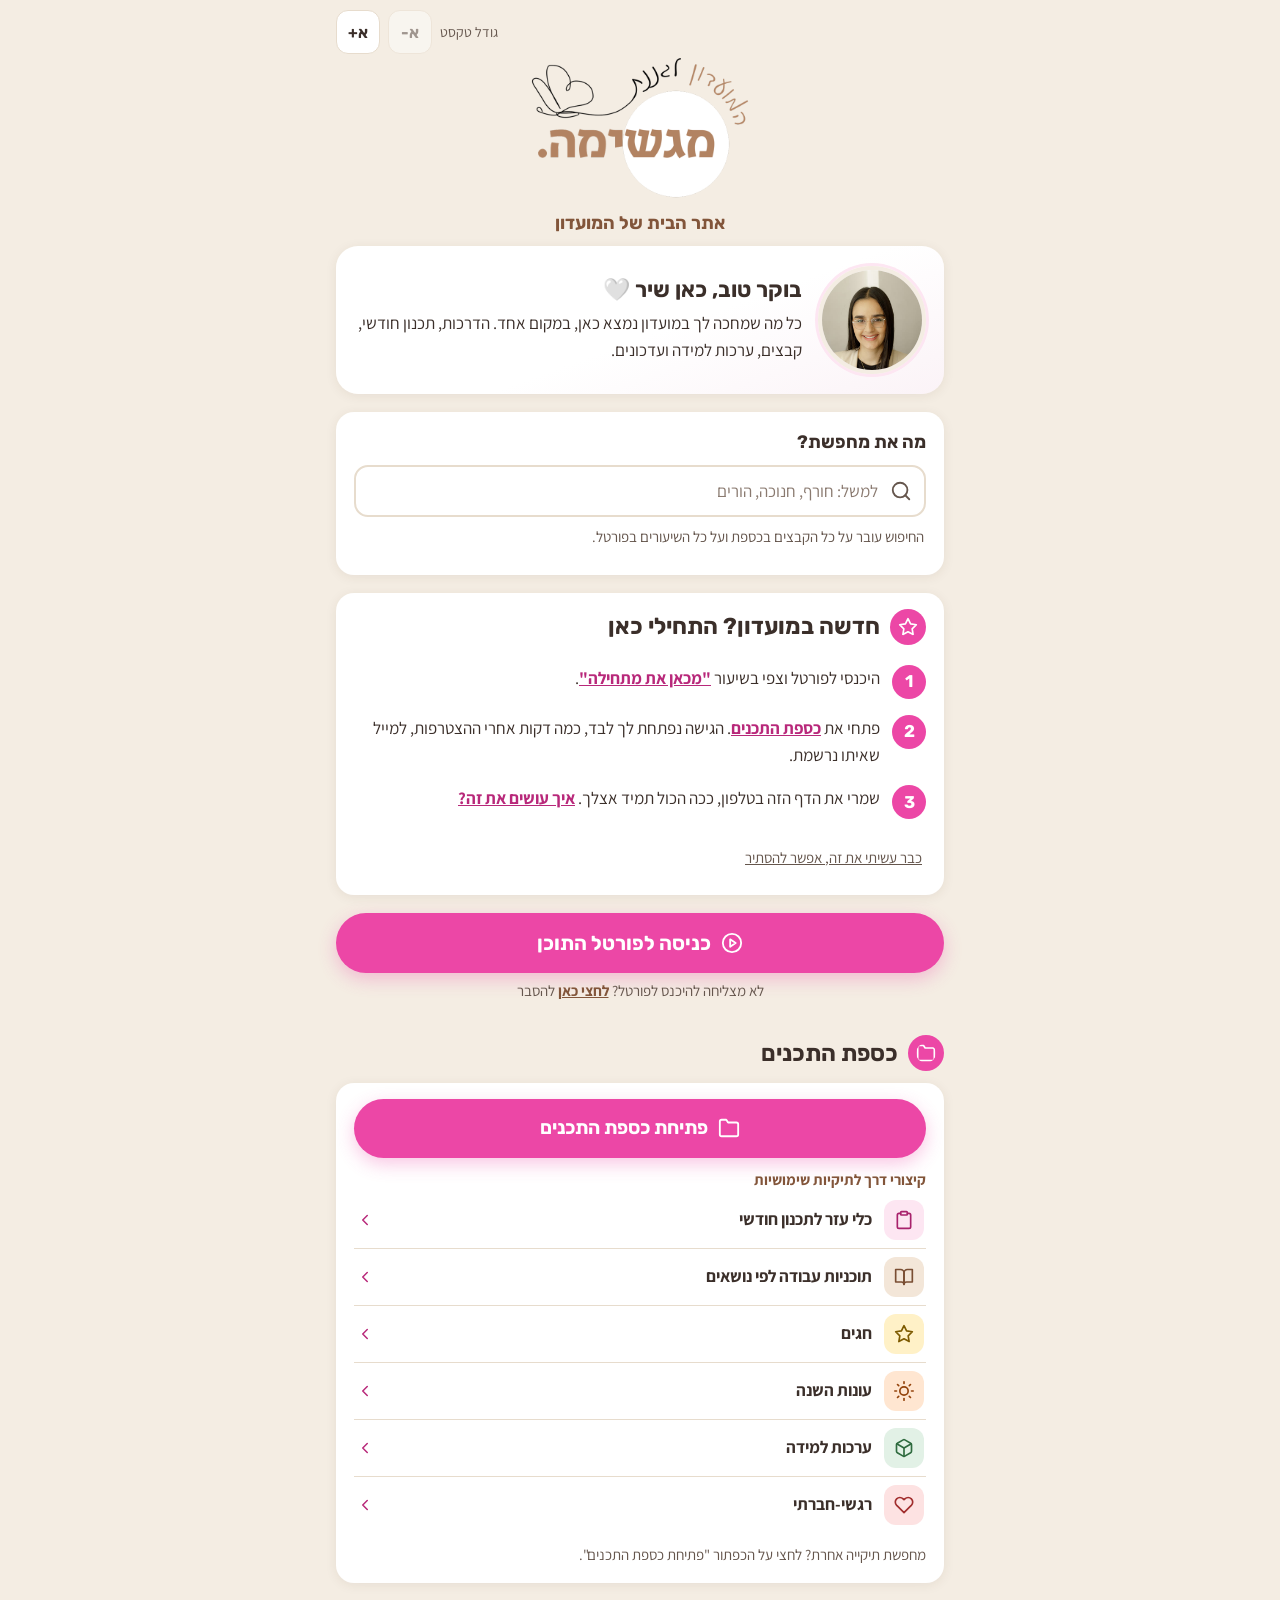
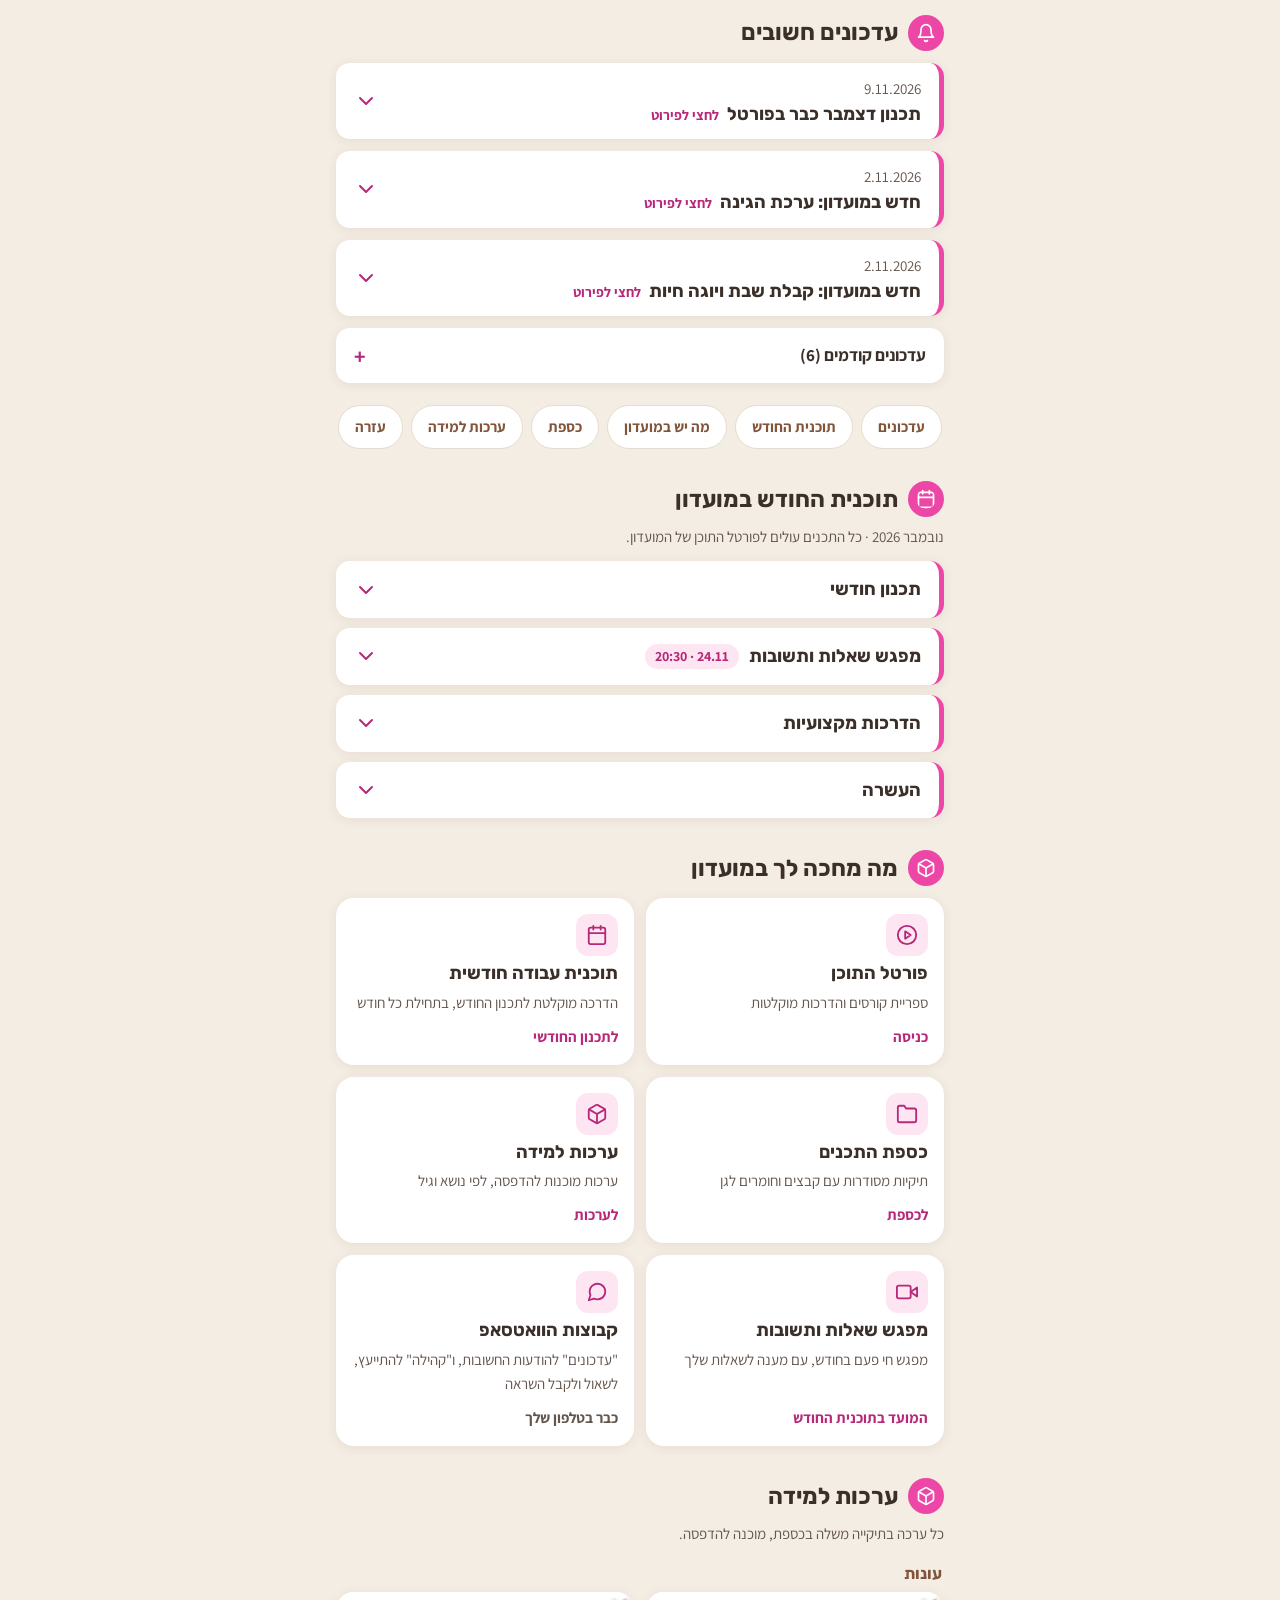
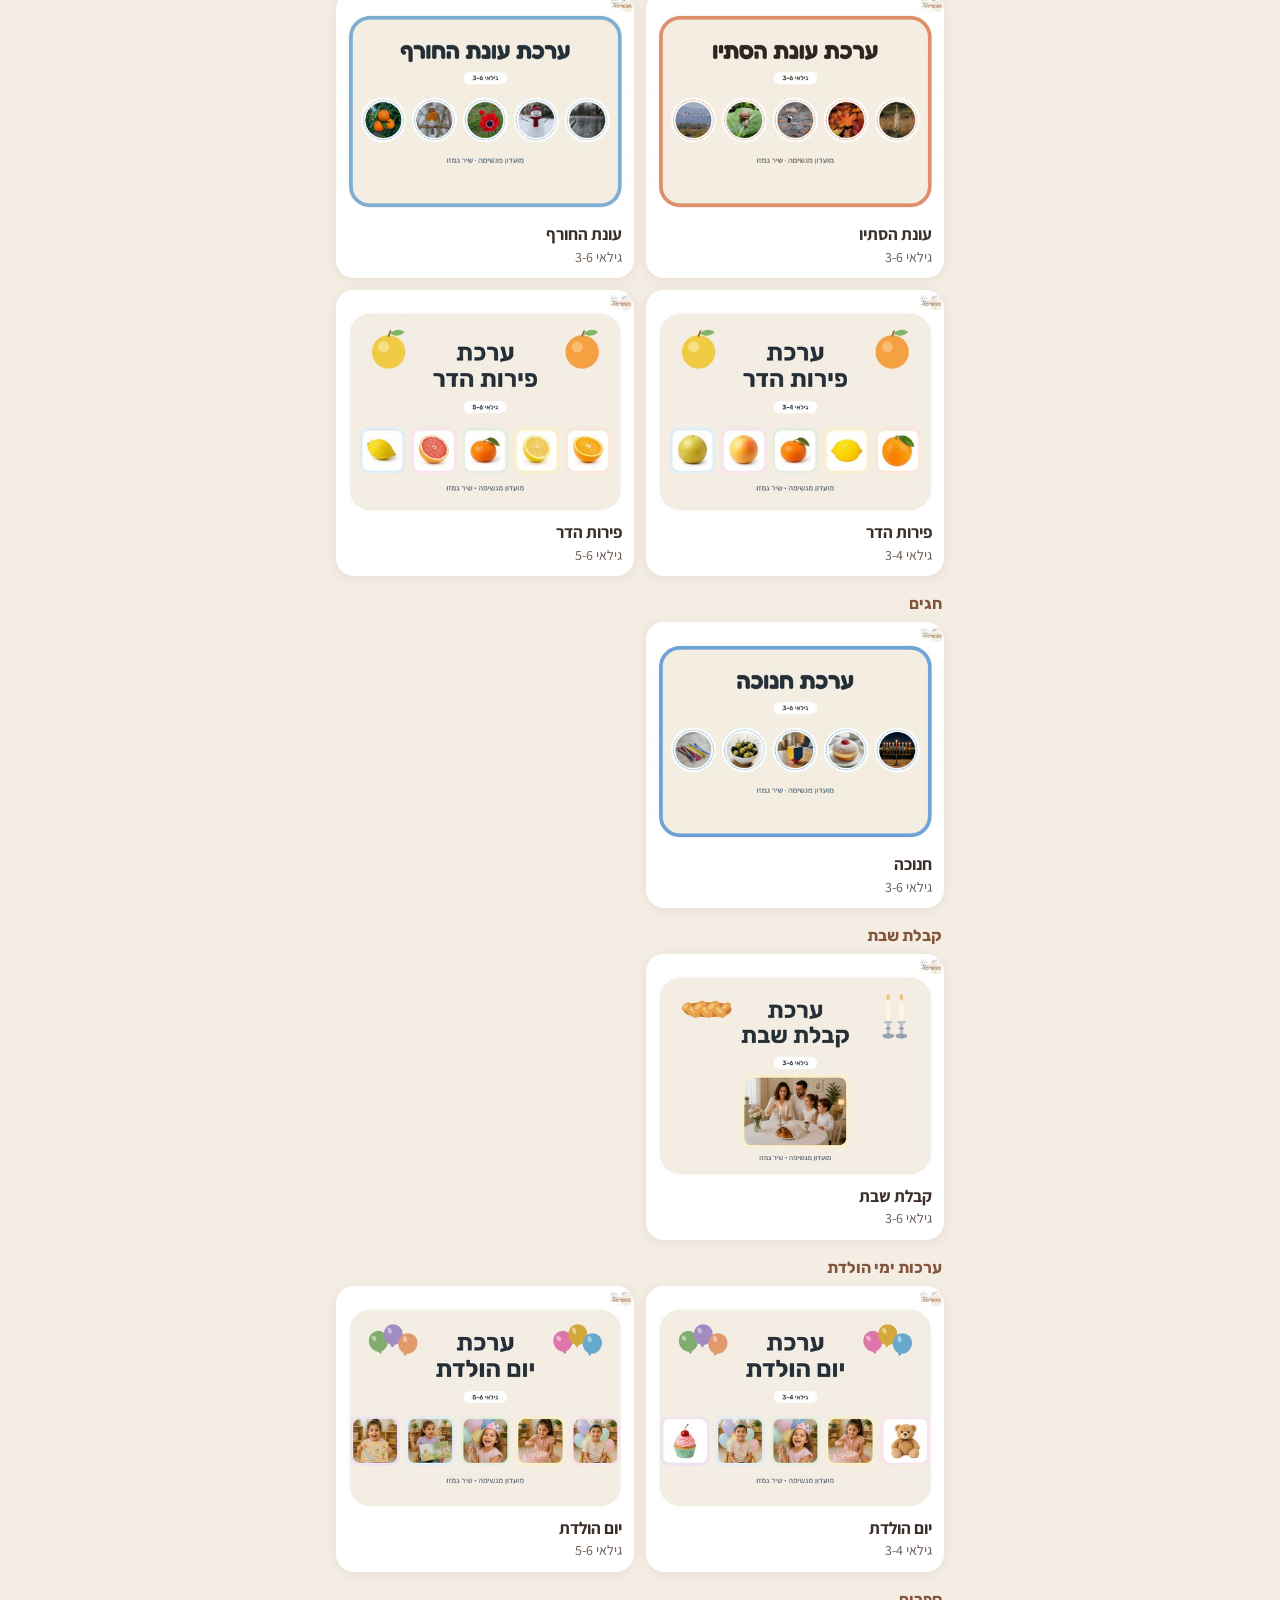
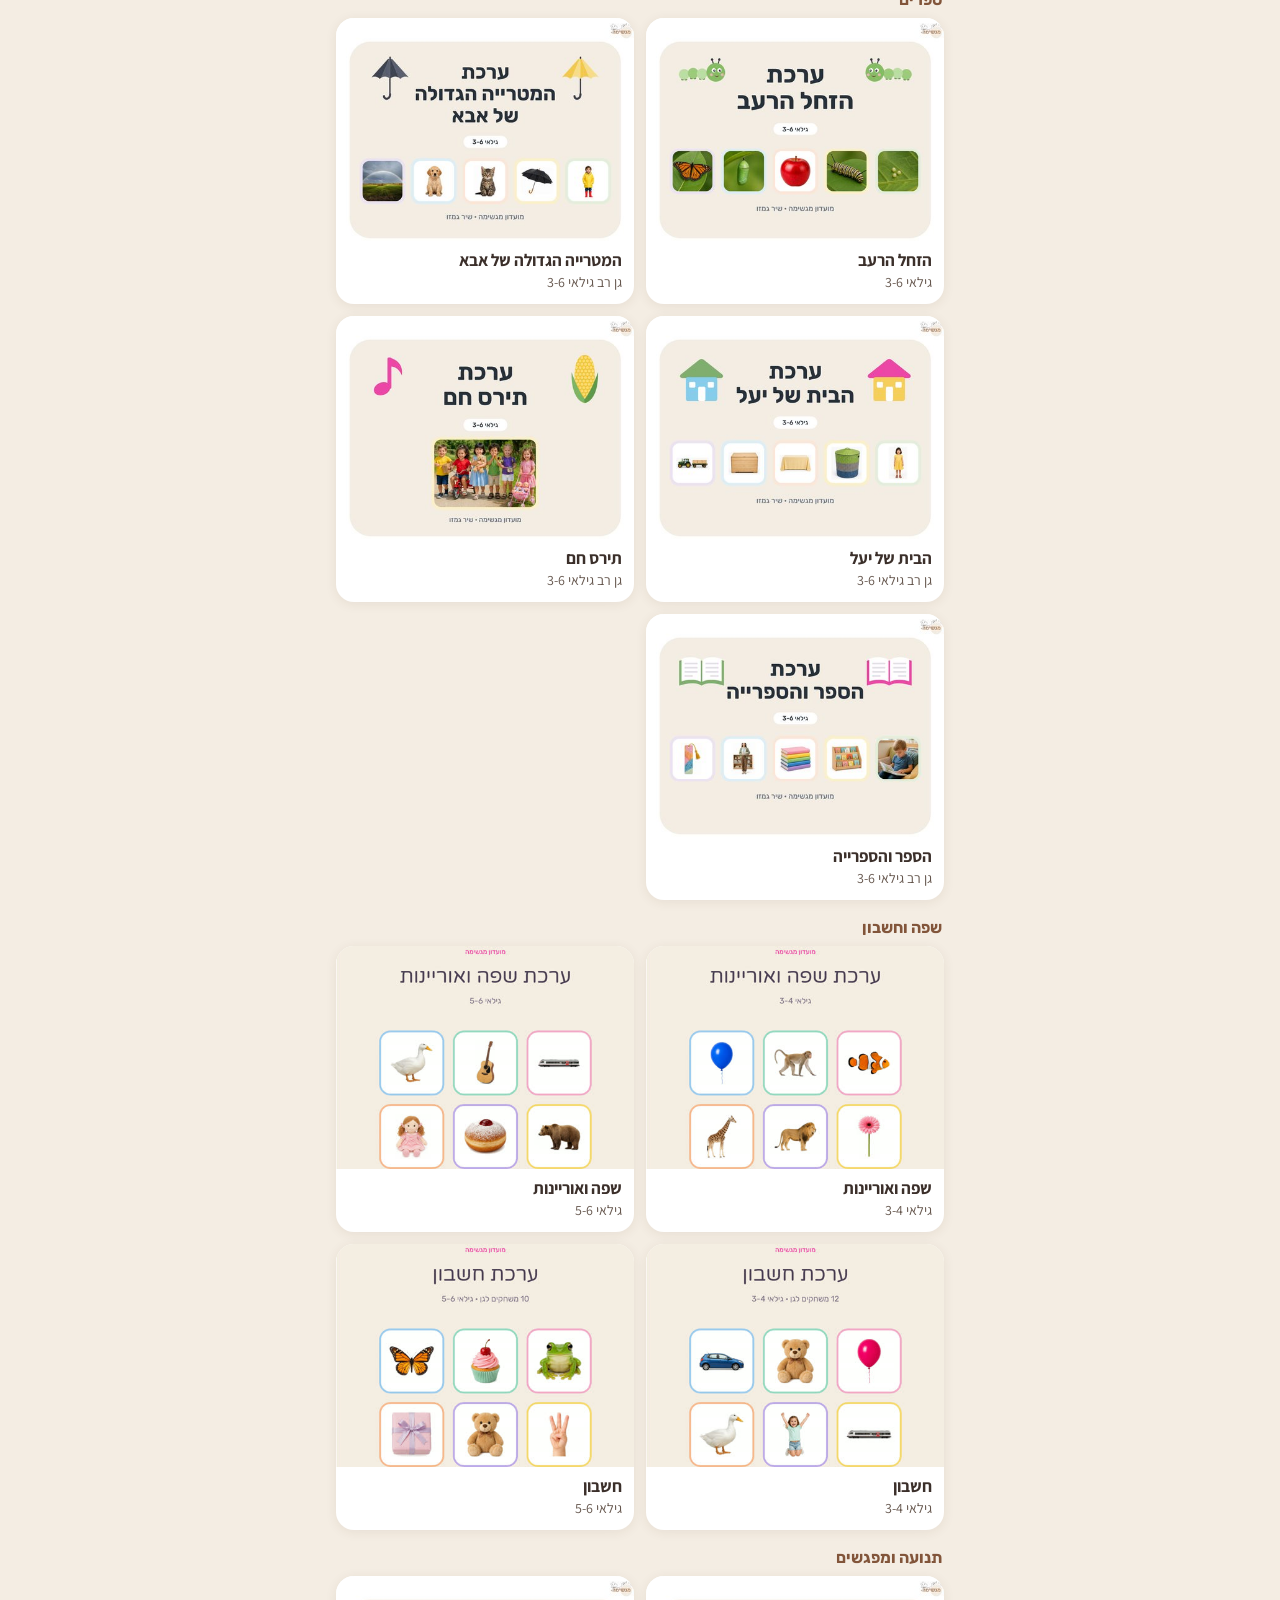
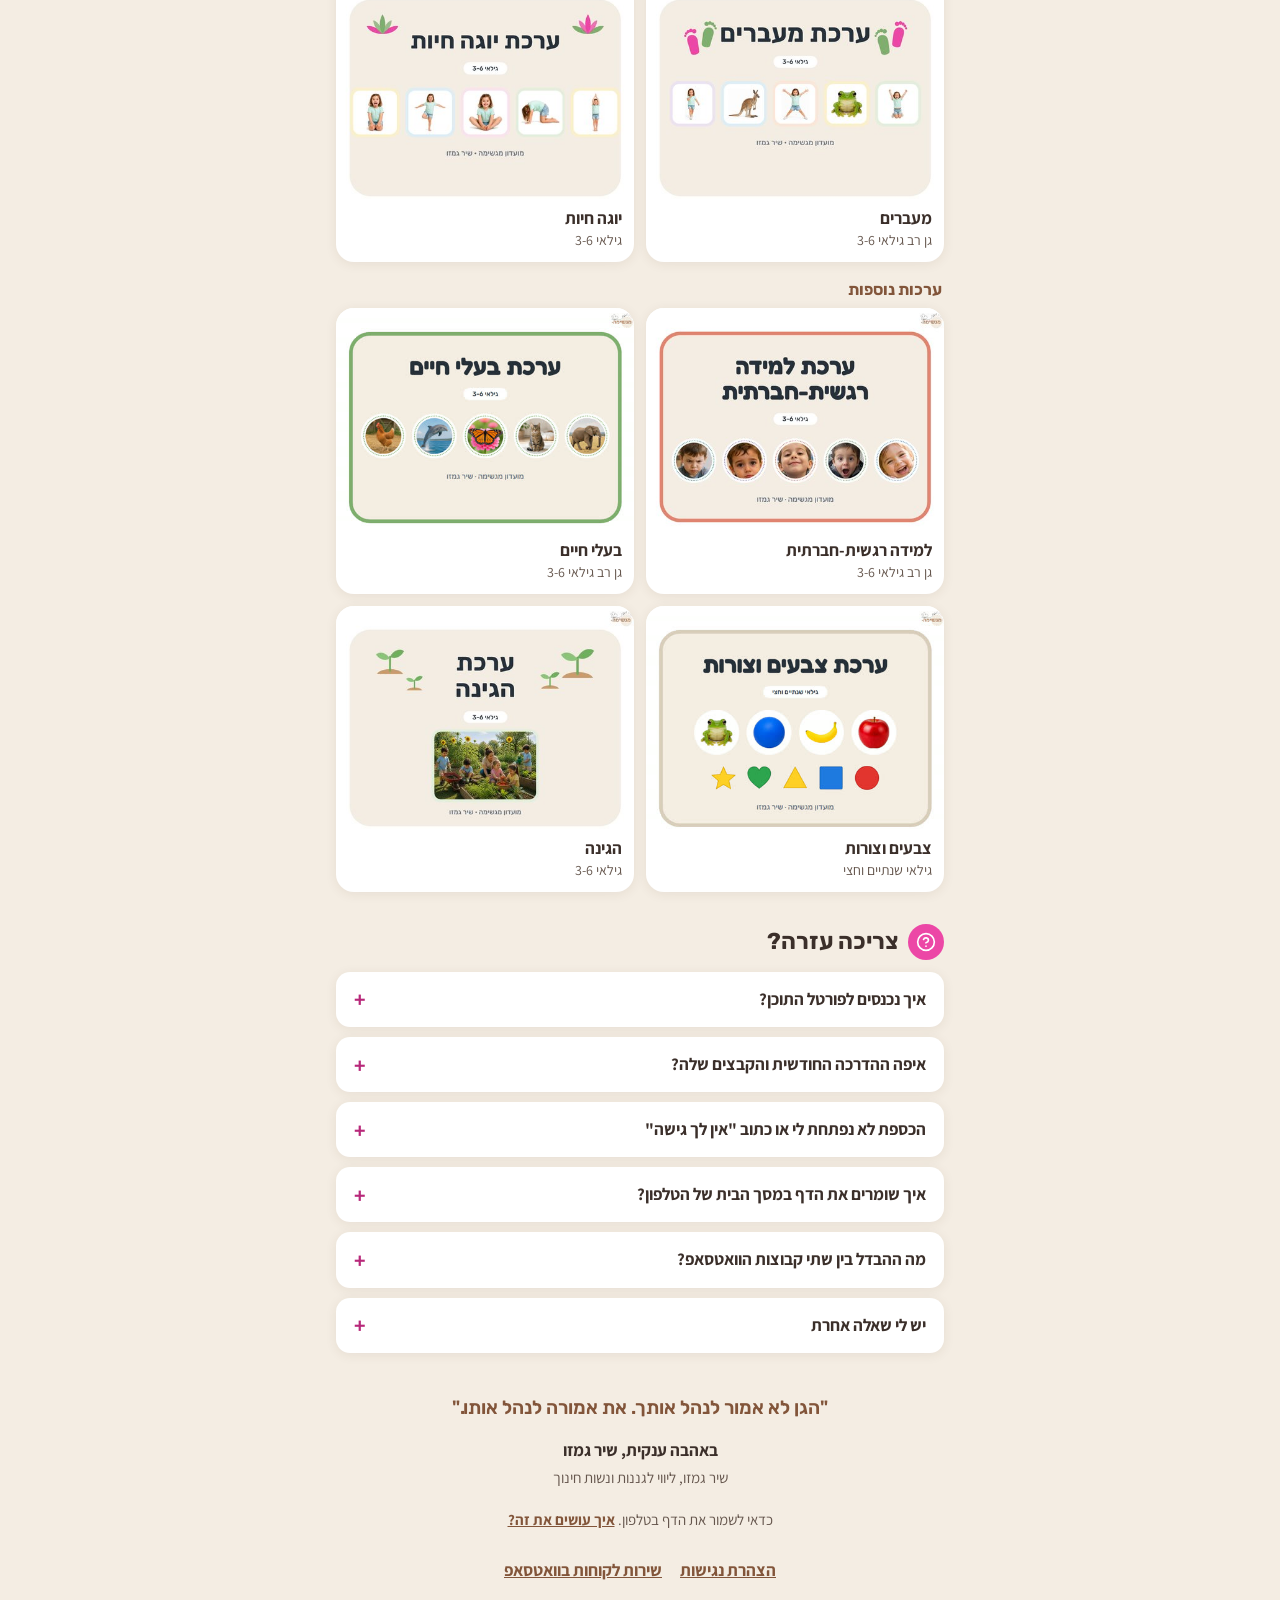
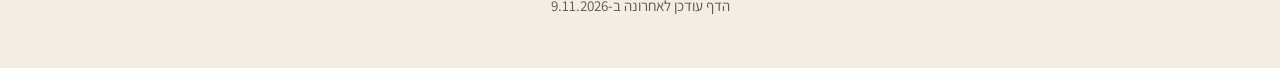
==== commit c7419690: "Hub: December planning recording is in the portal Co-Authored-By: Claude Opus 5.5 <noreply@anthropic" ====
--- a/index.html
+++ b/index.html
@@ -139,6 +139,14 @@
     <h2 id="updates-title"><svg class="ic" aria-hidden="true" focusable="false"><use href="#i-bell"/></svg>עדכונים חשובים</h2>
     <div class="stack" id="updates-list">
 
+      <details class="update" data-date="2026-11-09">
+        <summary><span class="t"><span class="meta"><span class="small">9.11.2026</span></span><h3>תכנון דצמבר כבר בפורטל</h3></span><svg class="ic arrow" aria-hidden="true" focusable="false"><use href="#i-down"/></svg></summary>
+        <div class="answer">
+          <p>ההדרכה המוקלטת לתכנון החודש מחכה לך. פריסות הנושא לחורף, פירות הדר וביאליק נמצאות מתחת לשיעור, ב"קבצים מצורפים".</p>
+          <a class="link" href="https://my.schooler.biz/s/79790/1723446311993/lmqREO4?tid=0" target="_blank" rel="noopener">לצפייה בהדרכה <svg class="ic" aria-hidden="true" focusable="false"><use href="#i-left"/></svg></a>
+        </div>
+      </details>
+
       <details class="update" data-date="2026-11-02">
         <summary><span class="t"><span class="meta"><span class="small">2.11.2026</span></span><h3>חדש במועדון: ערכת הגינה</h3></span><svg class="ic arrow" aria-hidden="true" focusable="false"><use href="#i-down"/></svg></summary>
         <div class="answer">
@@ -237,7 +245,7 @@
     <details class="plan">
       <summary><span class="t">תכנון חודשי</span><svg class="ic arrow" aria-hidden="true" focusable="false"><use href="#i-down"/></svg></summary>
       <div class="answer">
-        <p><strong>תכנון חודש דצמבר:</strong> הקלטת ההדרכה תעלה לפורטל עד 10.11.26.</p>
+        <p><strong>תכנון חודש דצמבר:</strong> הקלטת ההדרכה כבר בפורטל, בפרק "תכנון דצמבר 2026". הקבצים נמצאים מתחת לשיעור, ב"קבצים מצורפים".</p>
         <ul>
           <li>תוכנית עבודה חודשית</li>
           <li>פריסה לנושאי החודש ע"פ תחומי ליבה</li>
@@ -465,7 +473,7 @@
       <a href="accessibility.html">הצהרת נגישות</a>
       <a href="https://wa.me/972557771325" target="_blank" rel="noopener">שירות לקוחות בוואטסאפ</a>
     </div>
-    <p class="small">הדף עודכן לאחרונה ב-5.11.2026</p>
+    <p class="small">הדף עודכן לאחרונה ב-9.11.2026</p>
   </footer>
 
 </div>
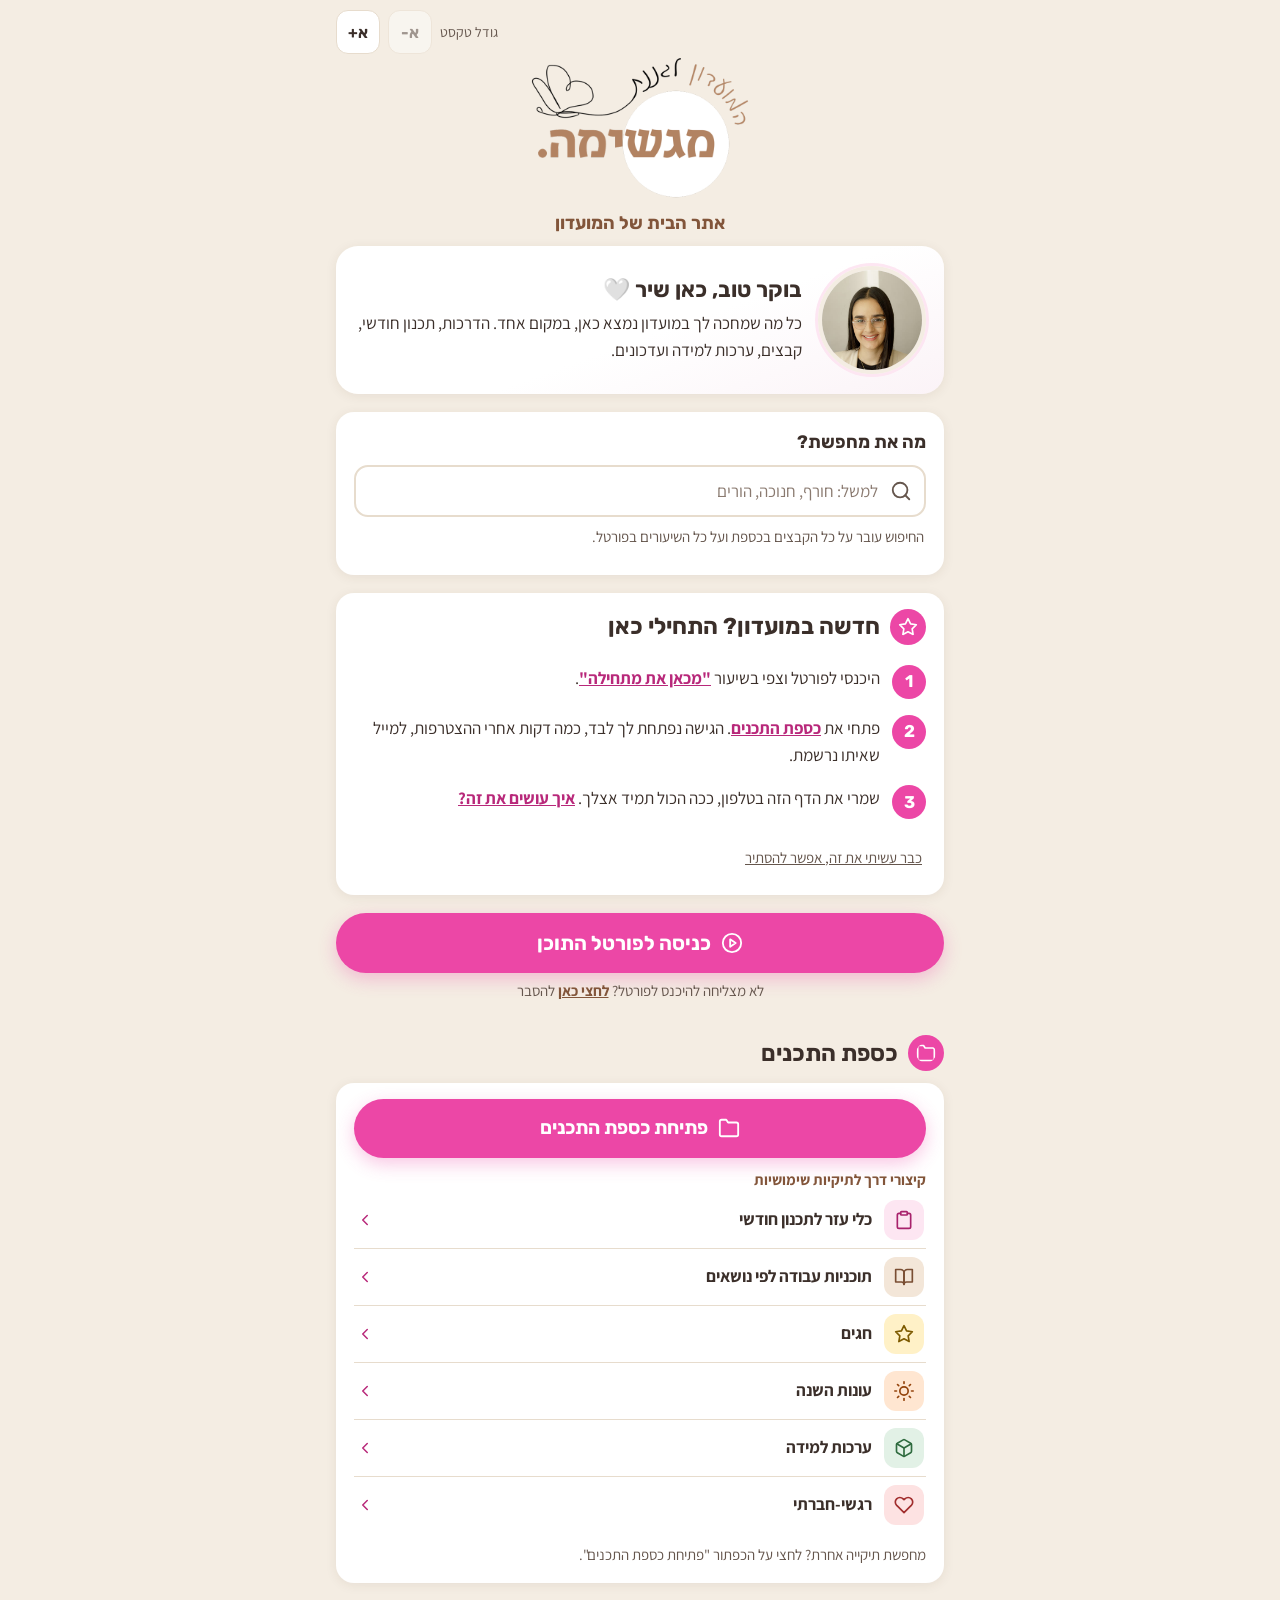
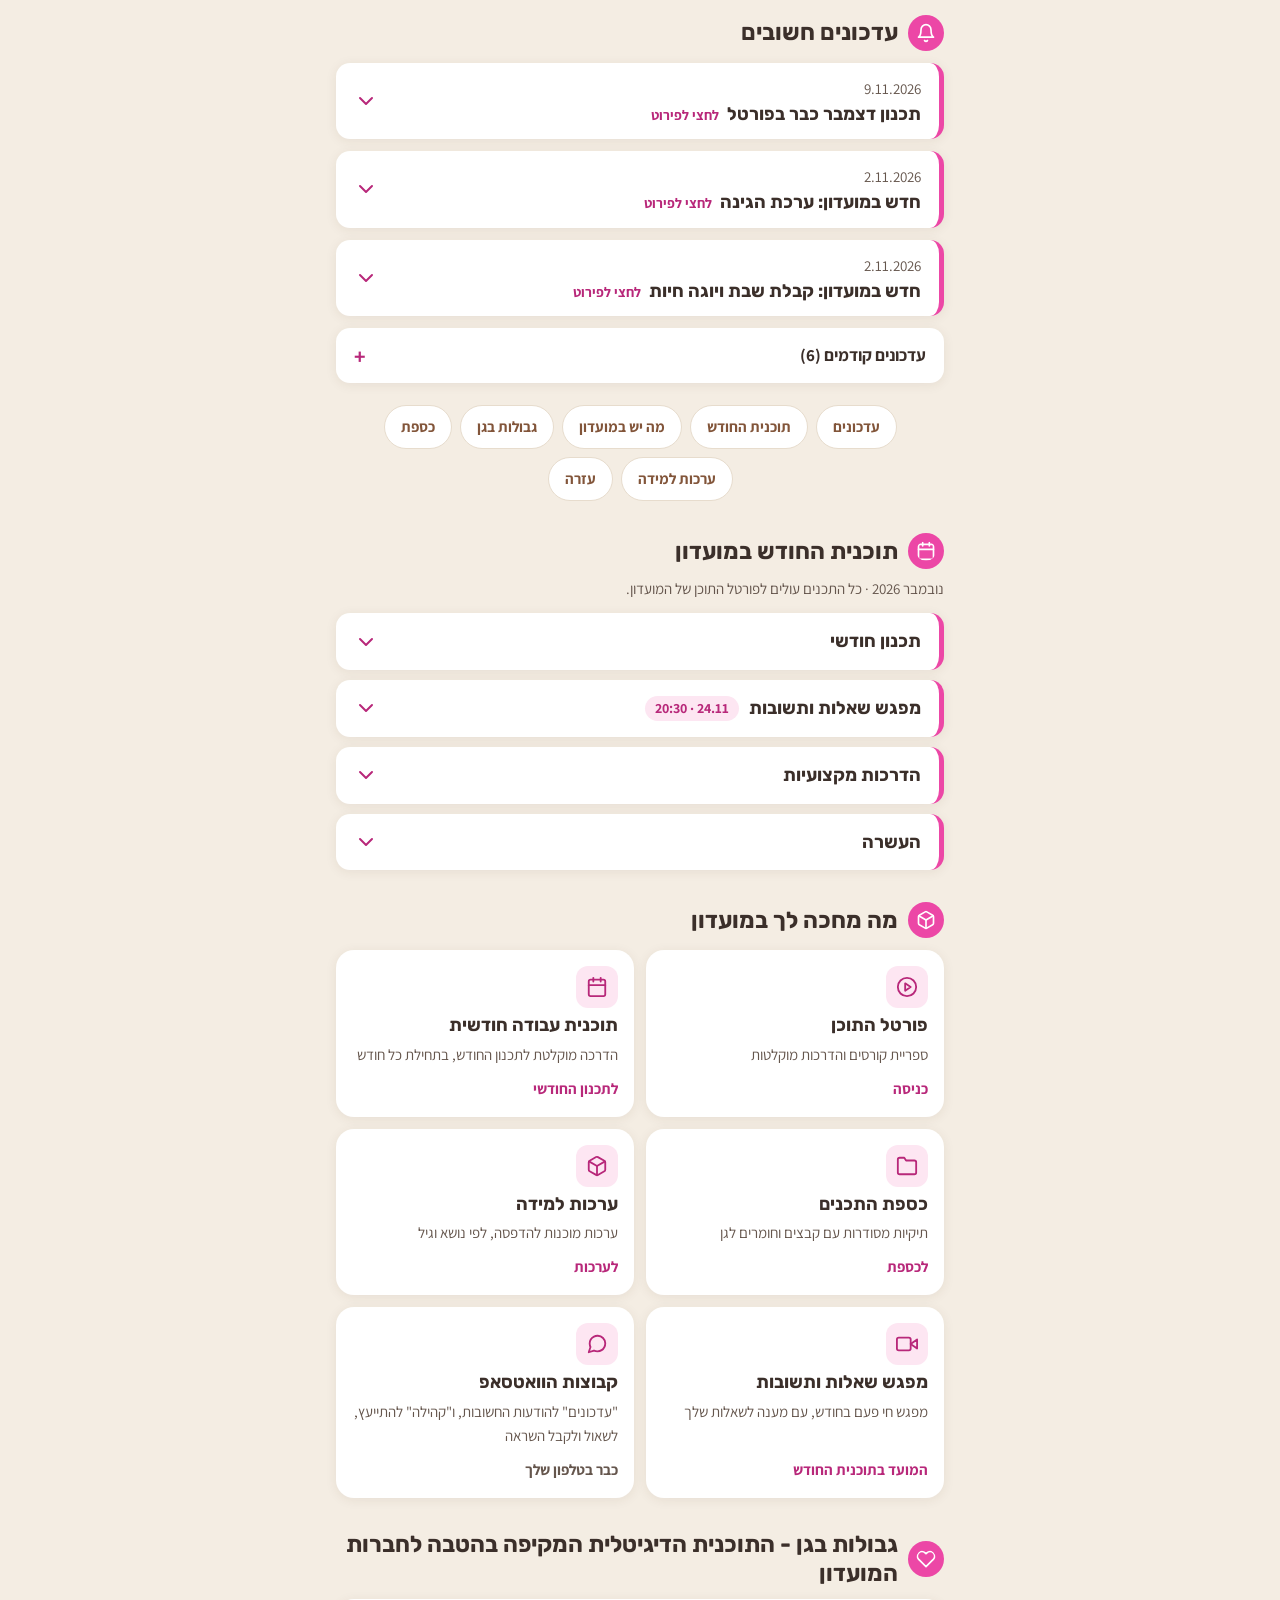
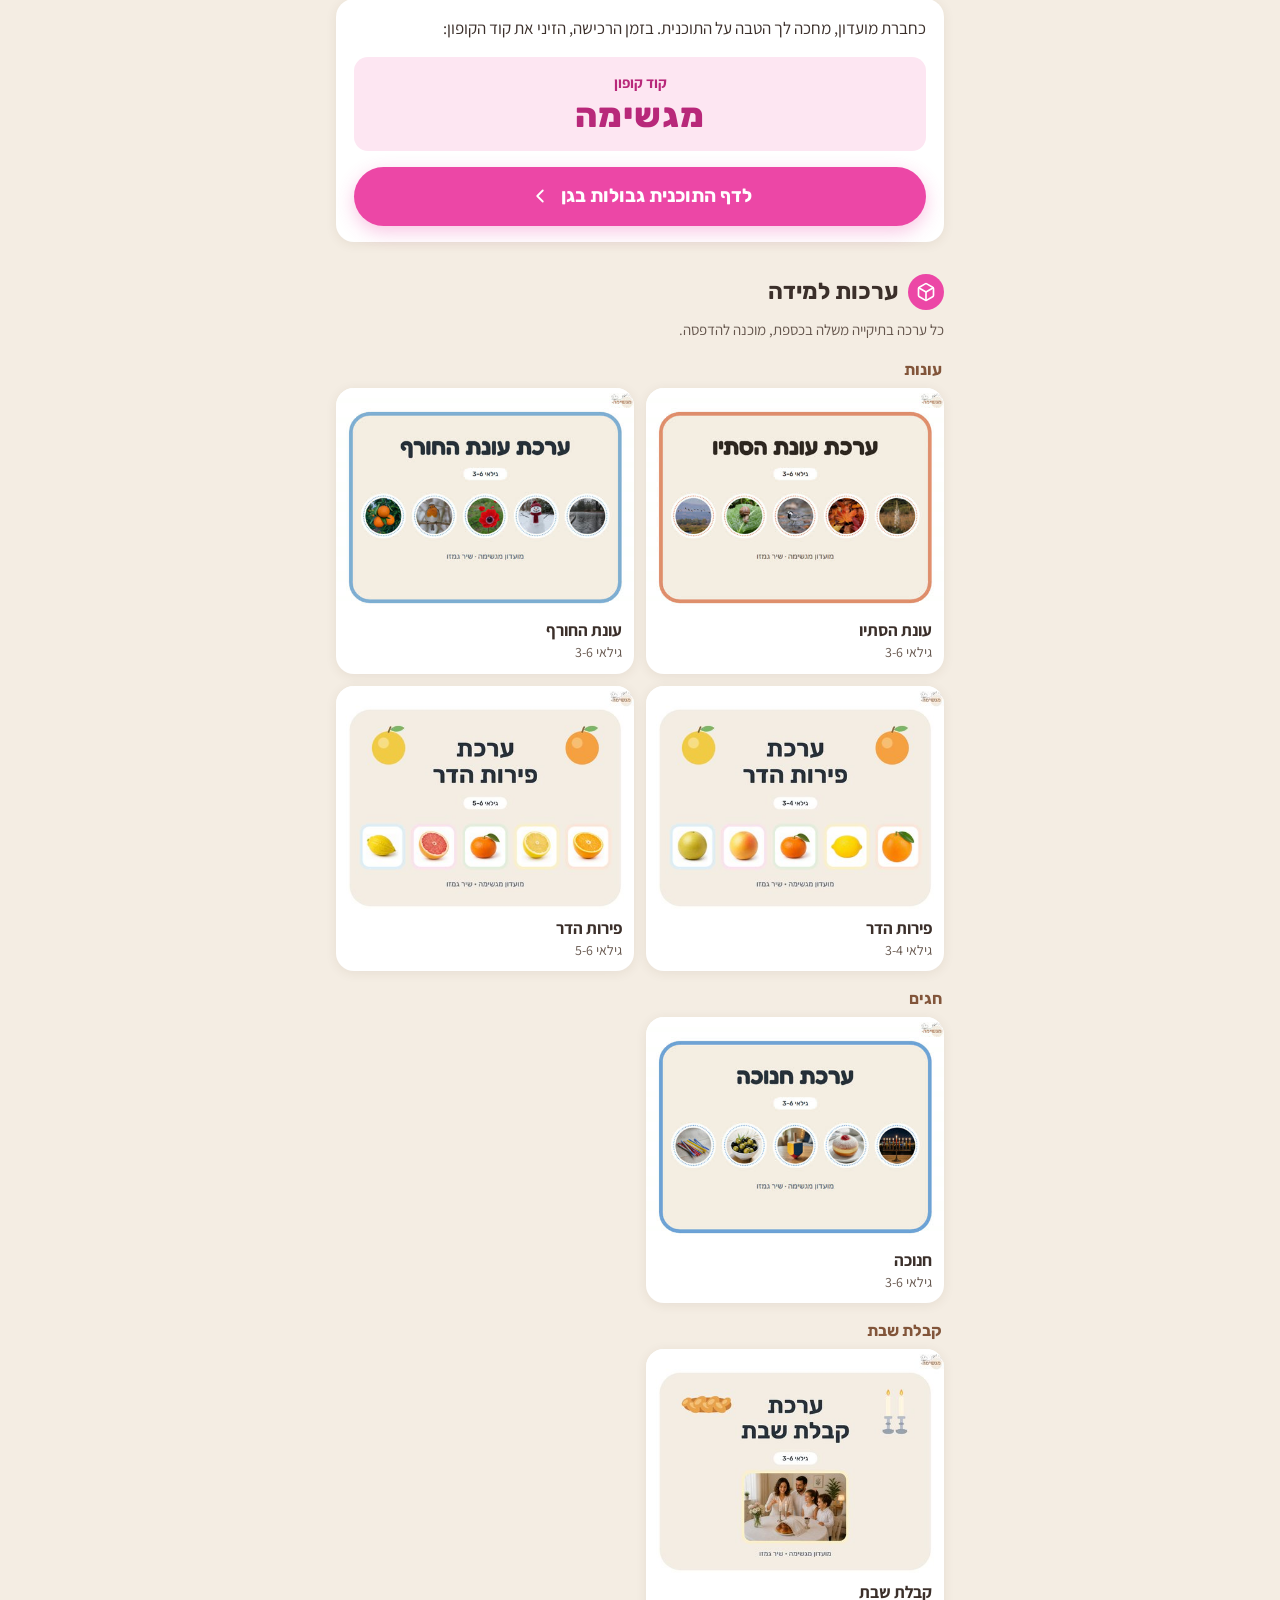
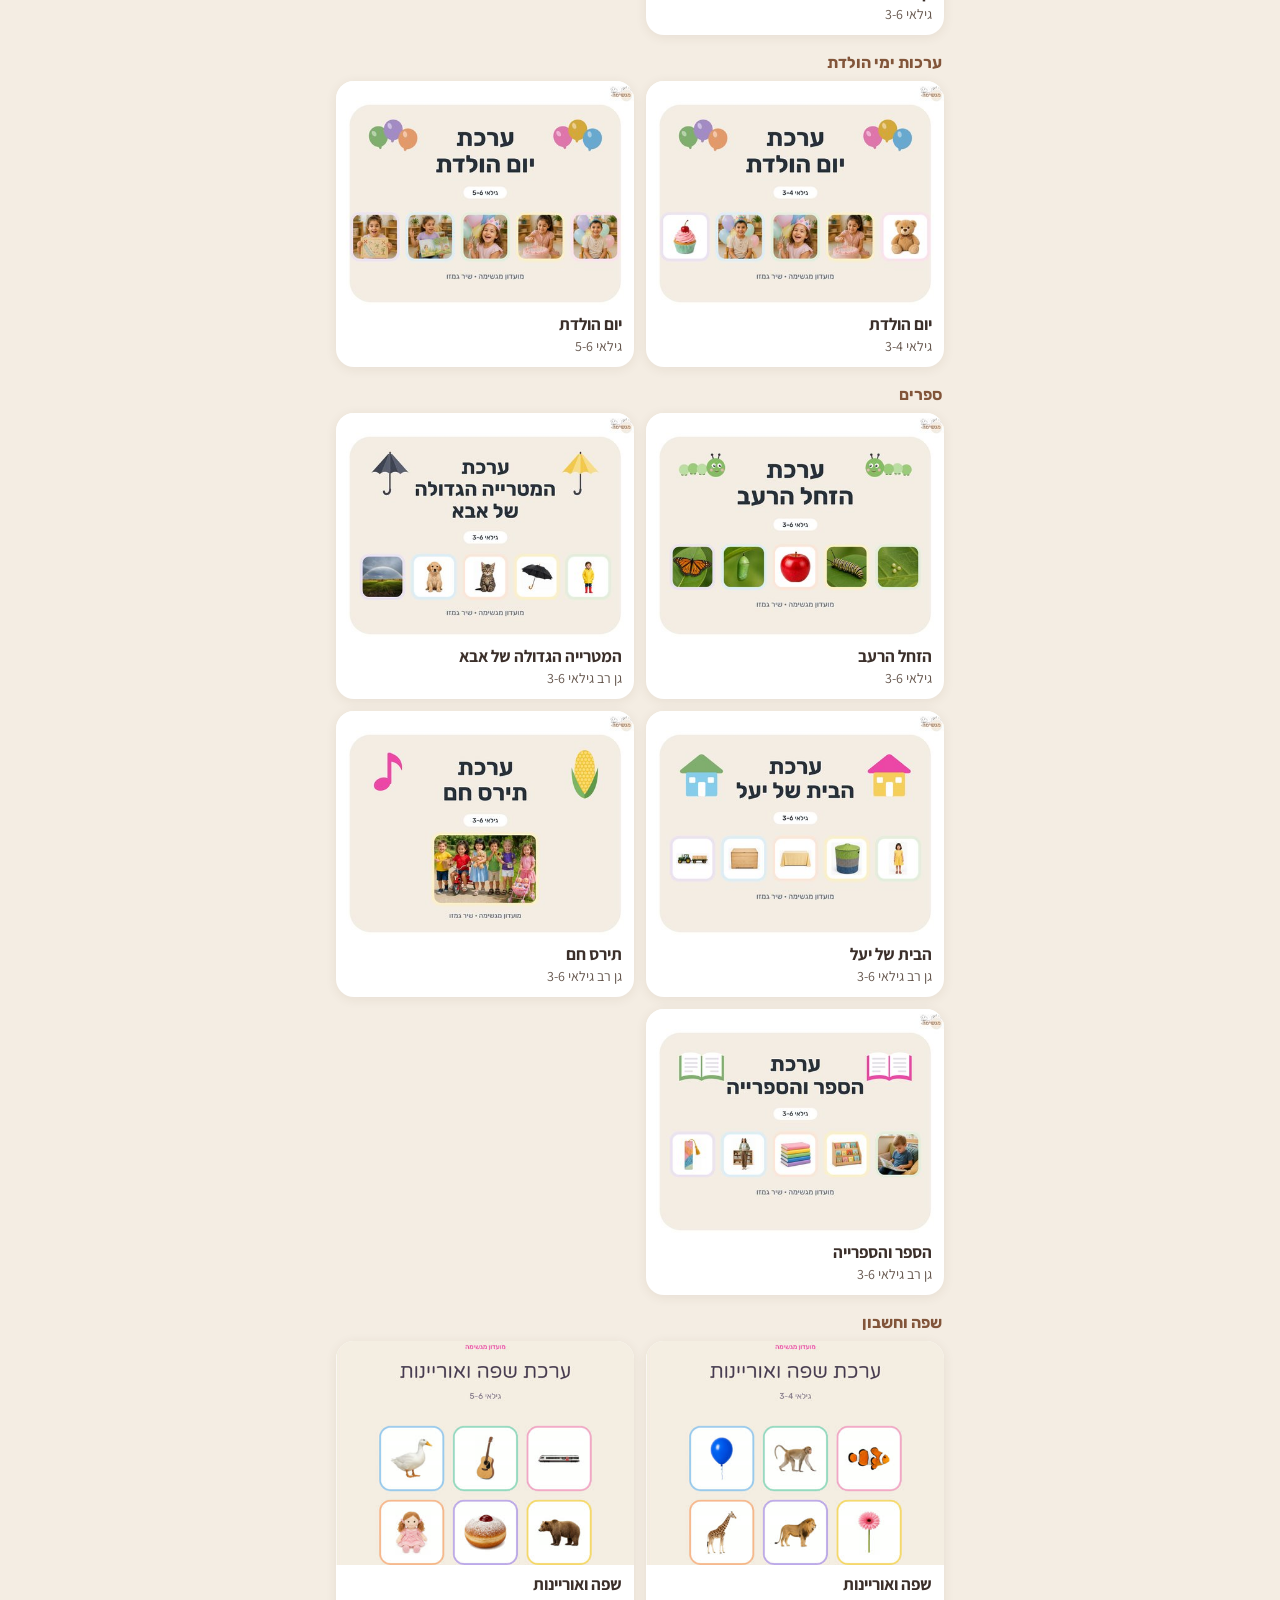
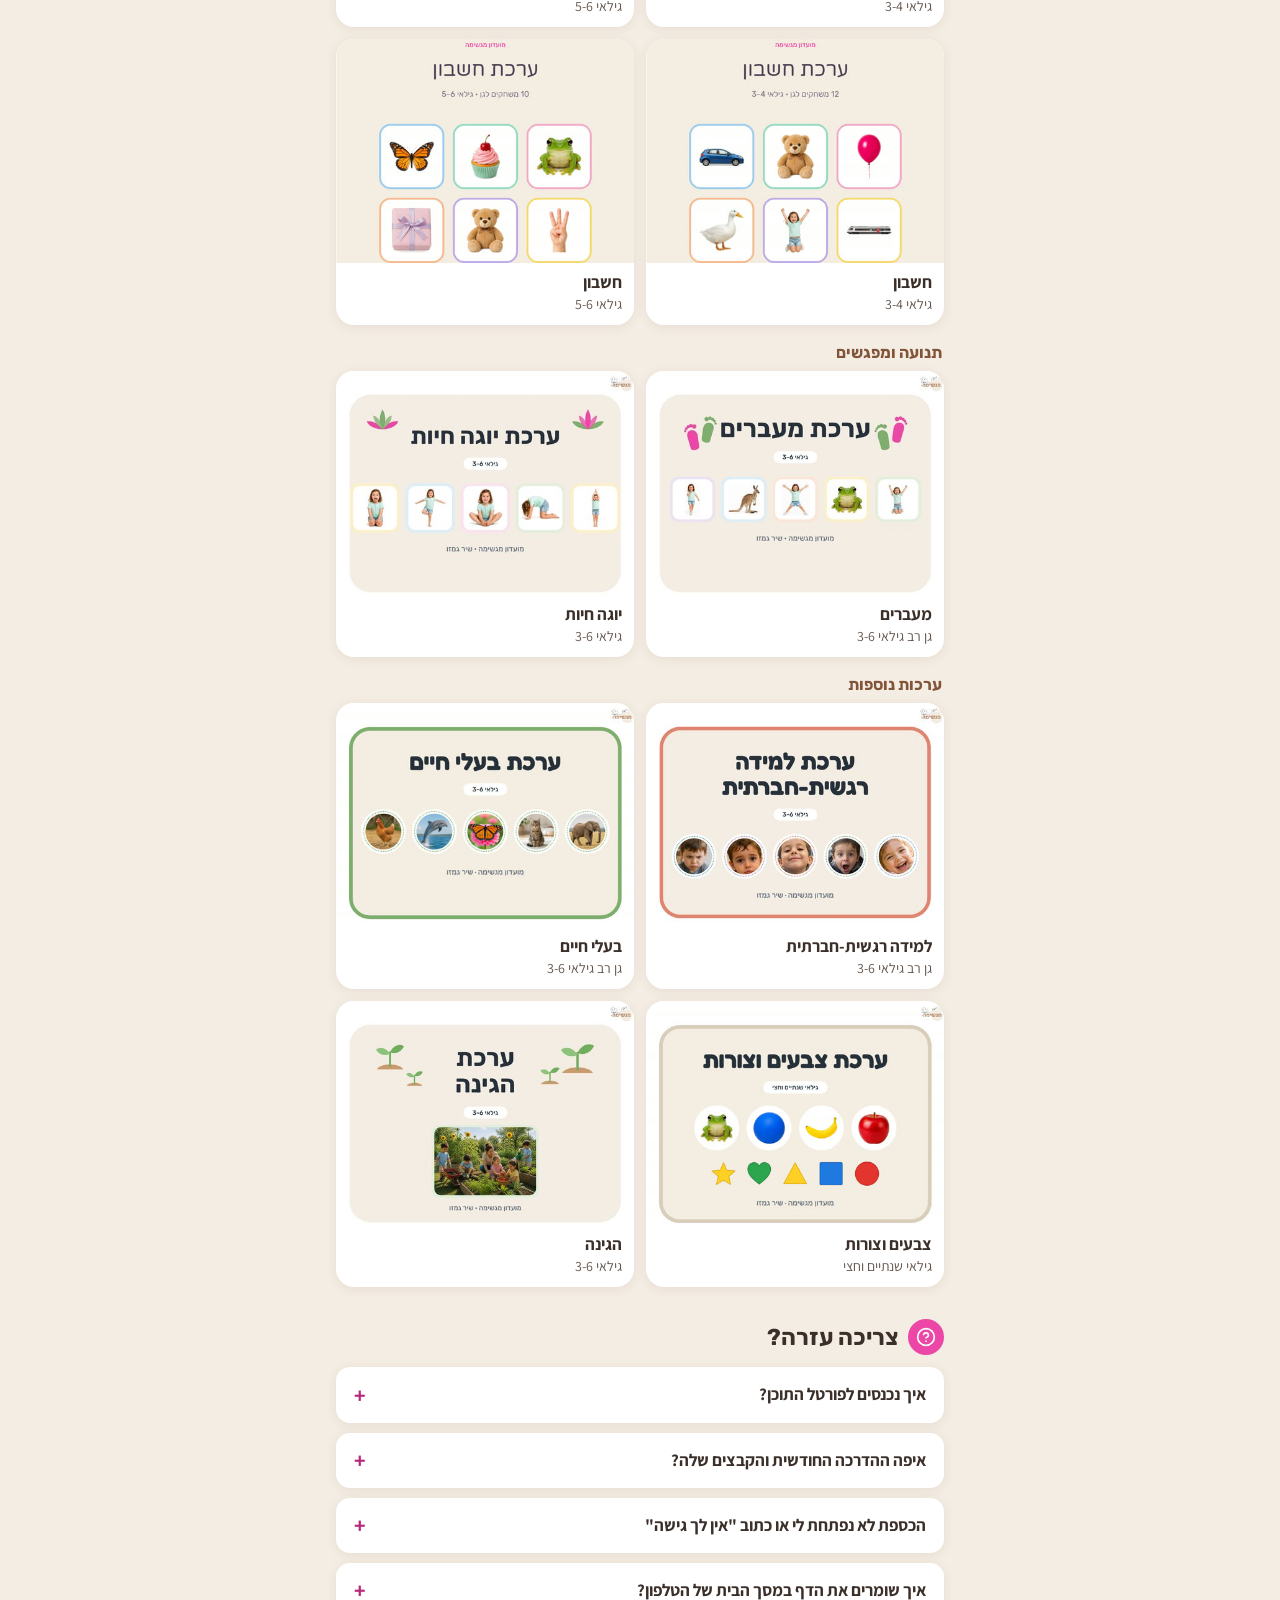
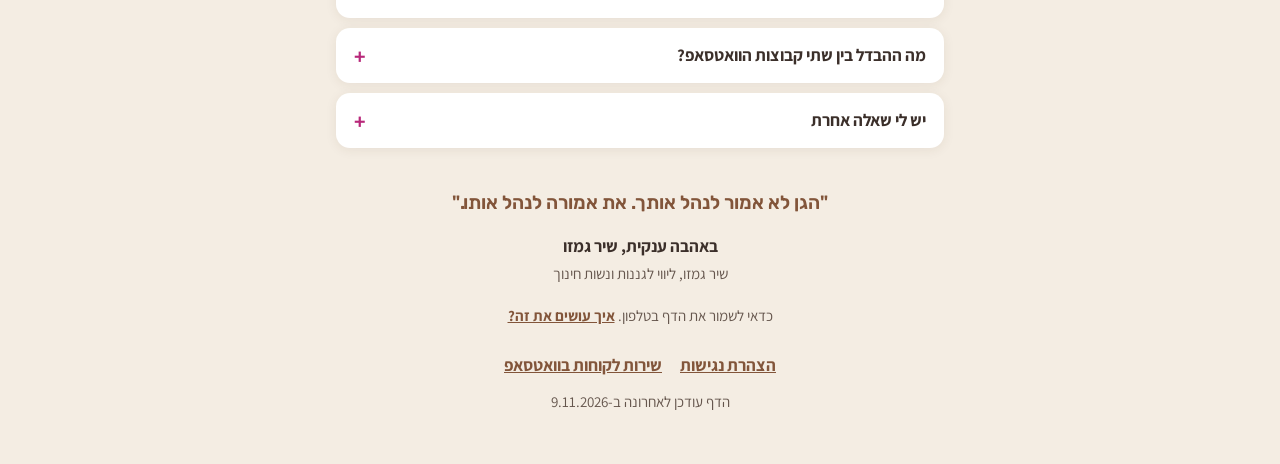
==== commit d1d96407: "Hub: boundaries course benefit for members, coupon code above the link" ====
--- a/index.html
+++ b/index.html
@@ -19,7 +19,7 @@
 <link rel="preconnect" href="https://fonts.googleapis.com">
 <link rel="preconnect" href="https://fonts.gstatic.com" crossorigin>
 <link href="https://fonts.googleapis.com/css2?family=Assistant:wght@400;600;700&family=Rubik:wght@600;700&display=swap" rel="stylesheet">
-<link rel="stylesheet" href="style.css?v=20261021">
+<link rel="stylesheet" href="style.css?v=20261109">
 <script>
   // גודל הטקסט שנבחר בפעם הקודמת, לפני שהדף מצויר (כדי שלא יקפוץ)
   try { var fs = localStorage.getItem('magshima-fs'); if (fs) document.documentElement.setAttribute('data-fs', fs); } catch (e) {}
@@ -232,6 +232,7 @@
     <a href="#updates">עדכונים</a>
     <a href="#schedule">תוכנית החודש</a>
     <a href="#club">מה יש במועדון</a>
+    <a href="#boundaries">גבולות בגן</a>
     <a href="#vault">כספת</a>
     <a href="#kits">ערכות למידה</a>
     <a href="#help">עזרה</a>
@@ -328,6 +329,19 @@
     </div>
   </section>
 
+  <!-- ===== הטבה לחברות המועדון: קורס גבולות בגן עם קוד קופון (ביקשה 9.11.26) ===== -->
+  <section id="boundaries" class="reveal" aria-labelledby="boundaries-title">
+    <h2 id="boundaries-title"><svg class="ic" aria-hidden="true" focusable="false"><use href="#i-heart"/></svg>גבולות בגן - התוכנית הדיגיטלית המקיפה בהטבה לחברות המועדון</h2>
+    <div class="card">
+      <p style="margin:0;">כחברת מועדון, מחכה לך הטבה על התוכנית. בזמן הרכישה, הזיני את קוד הקופון:</p>
+      <div class="coupon">
+        <span class="label">קוד קופון</span>
+        <span class="code">מגשימה</span>
+      </div>
+      <a class="btn" href="https://shirgamzo.ravpage.co.il/gvoolot_shirgamzo" target="_blank" rel="noopener">לדף התוכנית גבולות בגן <svg class="ic" aria-hidden="true" focusable="false"><use href="#i-left"/></svg></a>
+    </div>
+  </section>
+
   <!-- ===== ערכות למידה: כל ערכה בתיקייה משלה בתוך "ערכות למידה" בכספת ===== -->
   <section id="kits" class="reveal" aria-labelledby="kits-title">
     <h2 id="kits-title"><svg class="ic" aria-hidden="true" focusable="false"><use href="#i-box"/></svg>ערכות למידה</h2>
--- a/style.css
+++ b/style.css
@@ -195,6 +195,11 @@
 .tile p { margin: 0; font-size: .9375rem; color: var(--muted); }
 .tile .go { margin-top: auto; padding-top: 4px; color: var(--pink-ink); font-weight: 700; font-size: .9375rem; }
 .tile.info .go { color: var(--muted); }
+
+/* קוד קופון בולט, מעל הכפתור (הטבת גבולות בגן). בלי מסגרת: רקע ורוד בהיר בלבד. */
+.coupon { margin: 14px 0 16px; padding: 14px 16px; border-radius: 14px; background: var(--pink-soft); text-align: center; }
+.coupon .label { display: block; font-size: .9375rem; font-weight: 700; color: var(--pink-ink); }
+.coupon .code { display: block; font-family: "Rubik", sans-serif; font-size: 2.125rem; font-weight: 800; line-height: 1.25; color: var(--pink-ink); letter-spacing: .03em; }
 @media (max-width: 340px) { .tiles { grid-template-columns: 1fr; } }
 
 /* קישורים עם אייקון (כספת) */
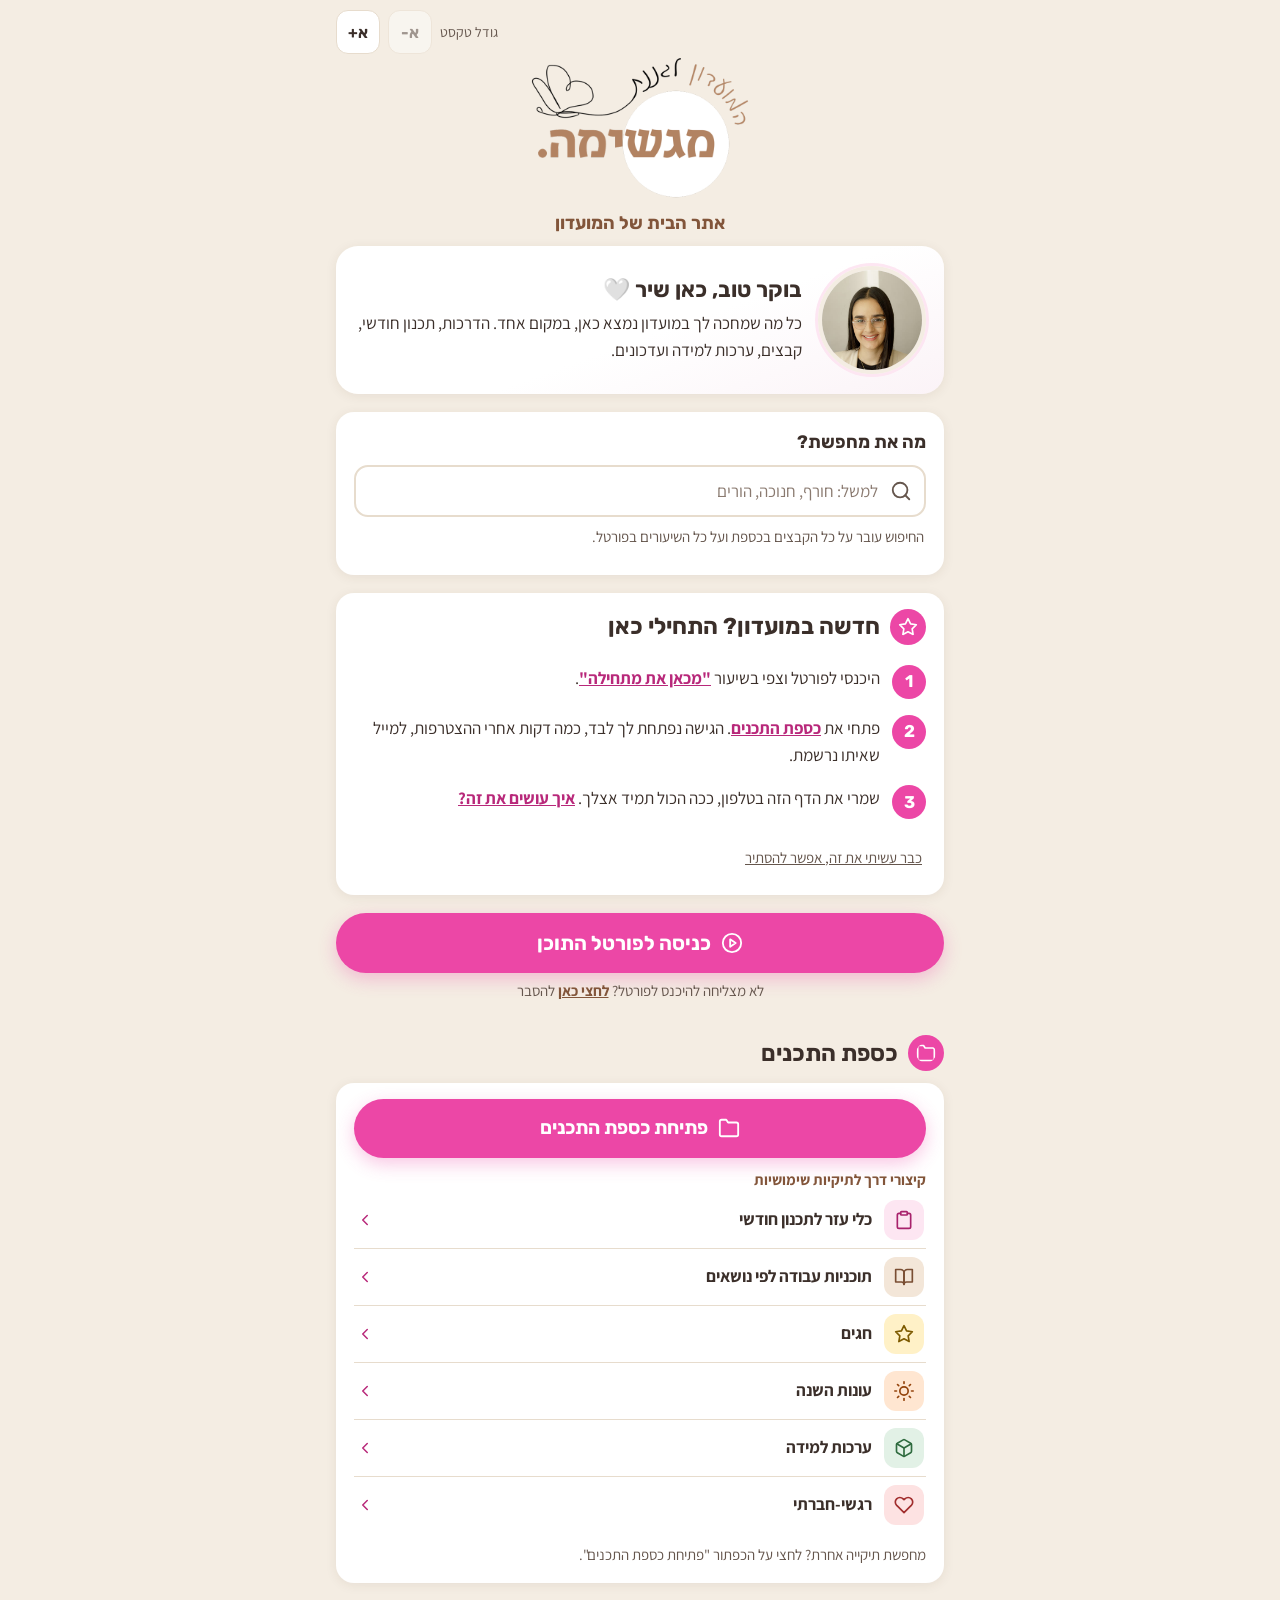
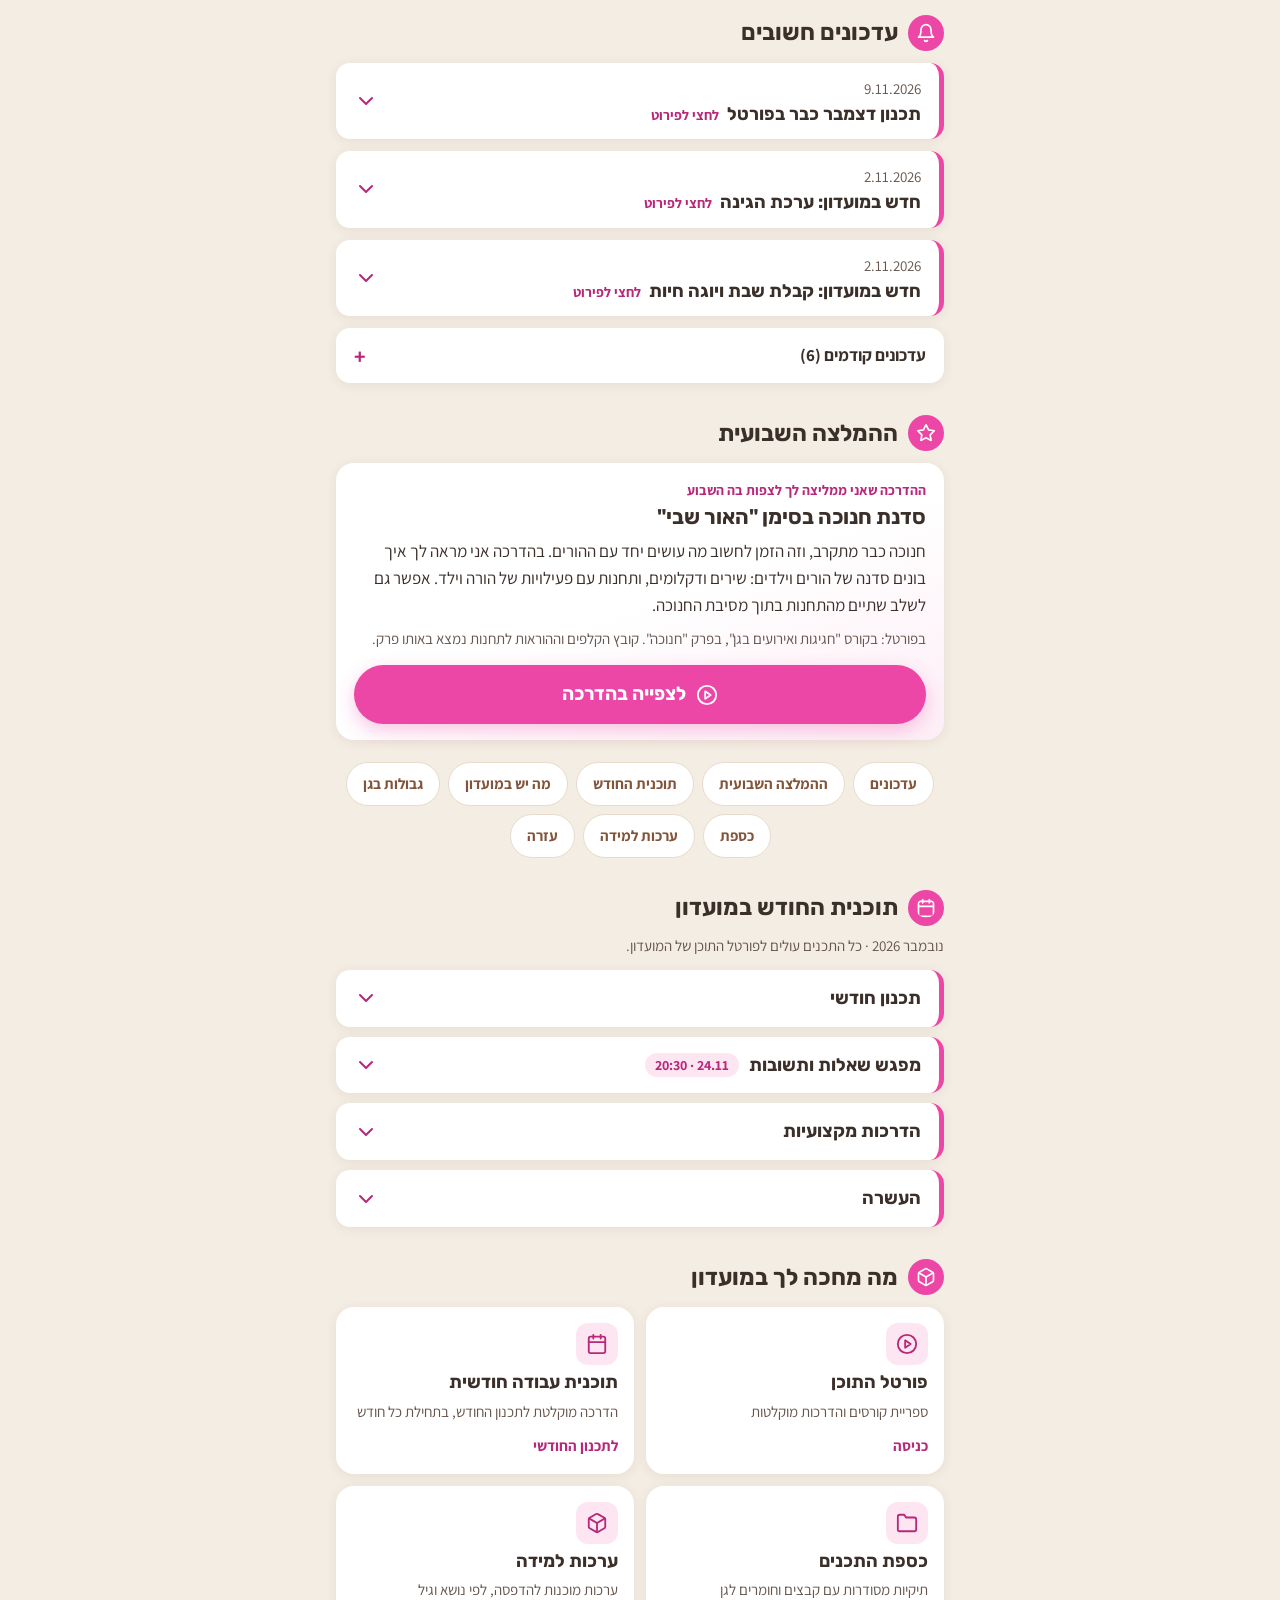
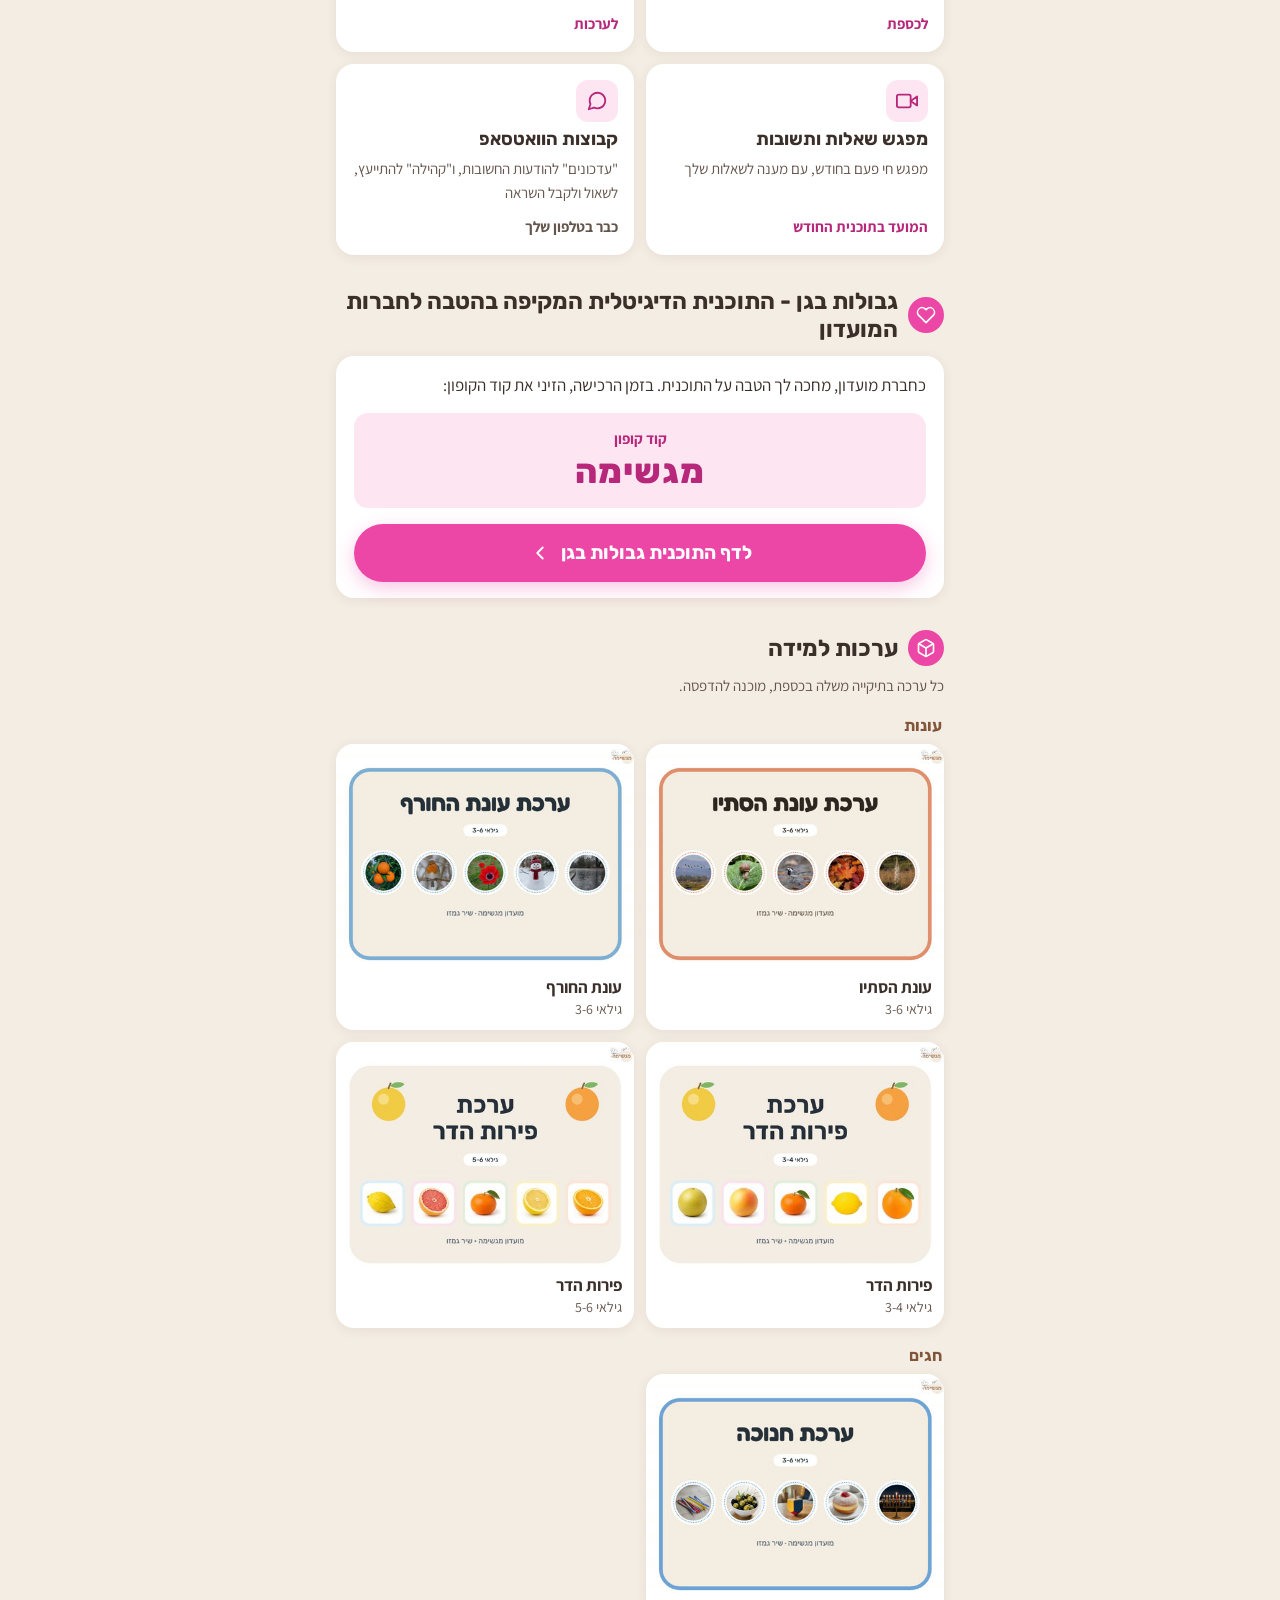
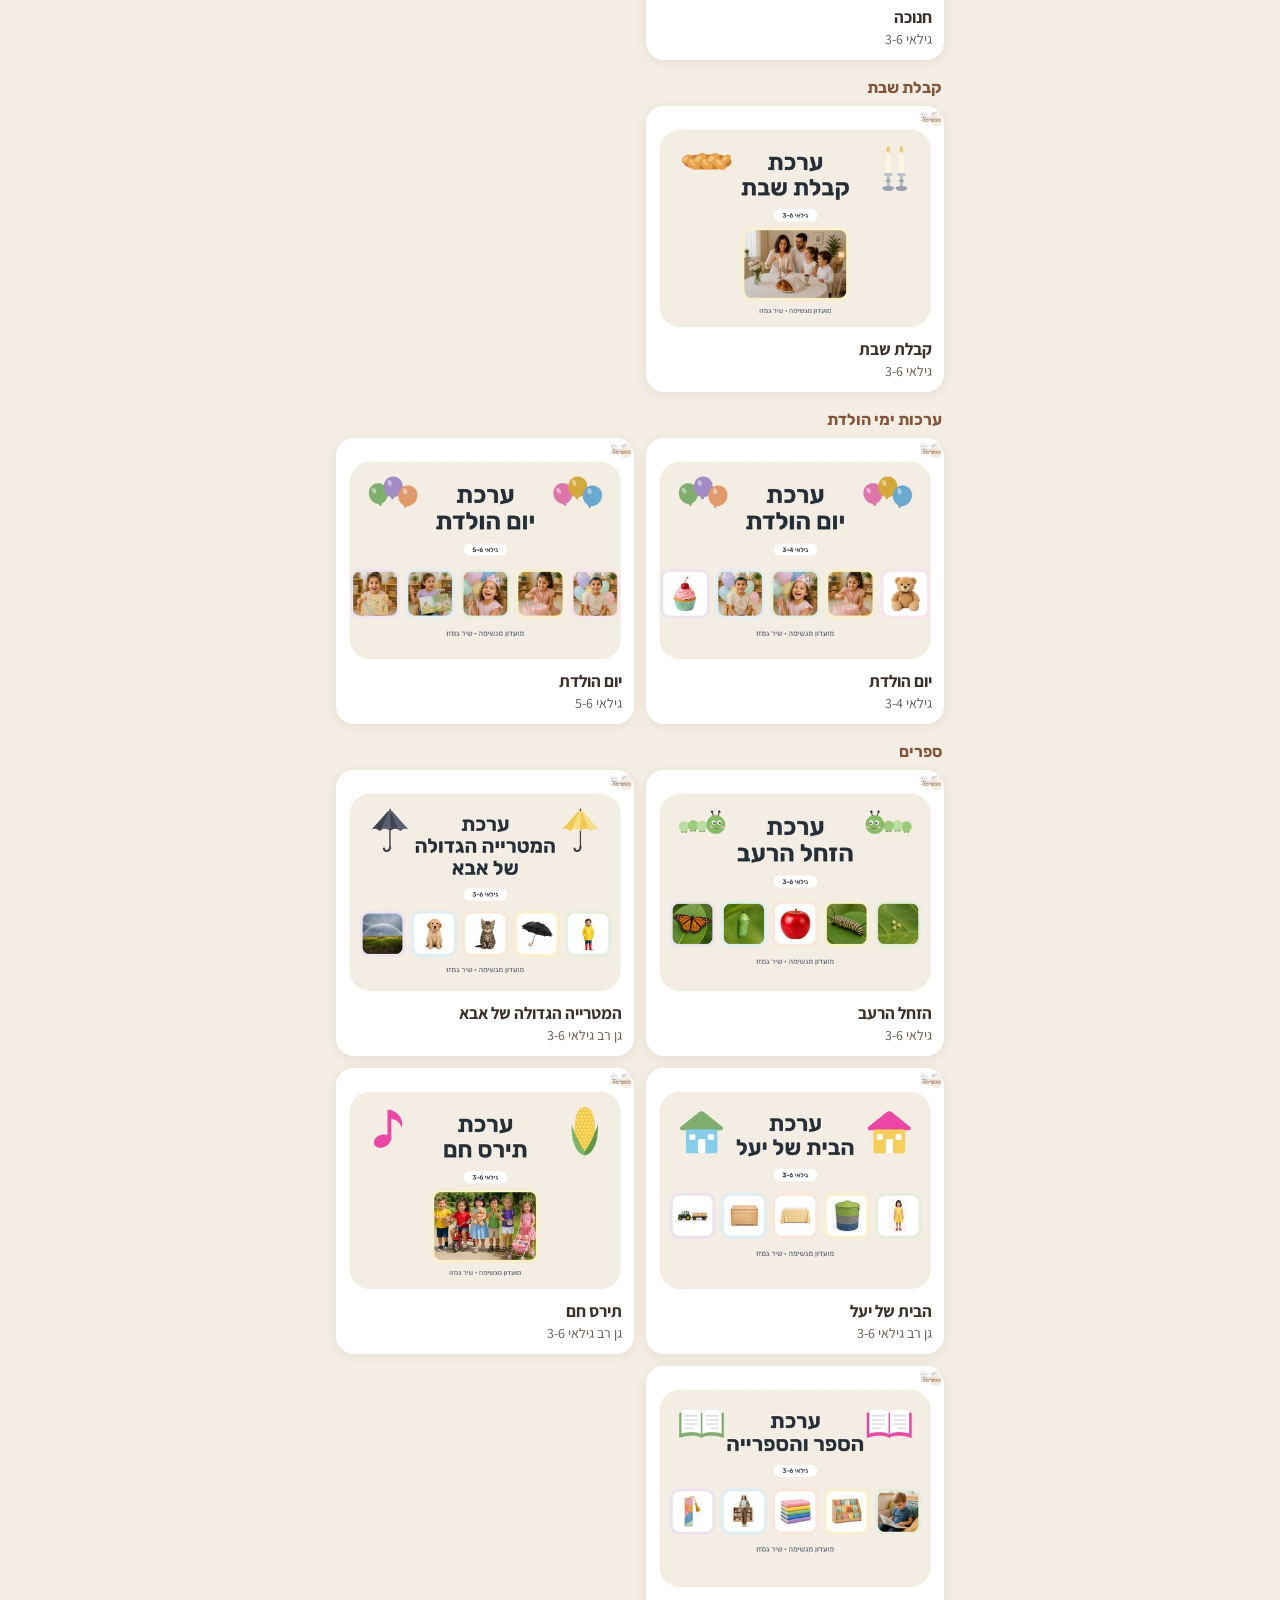
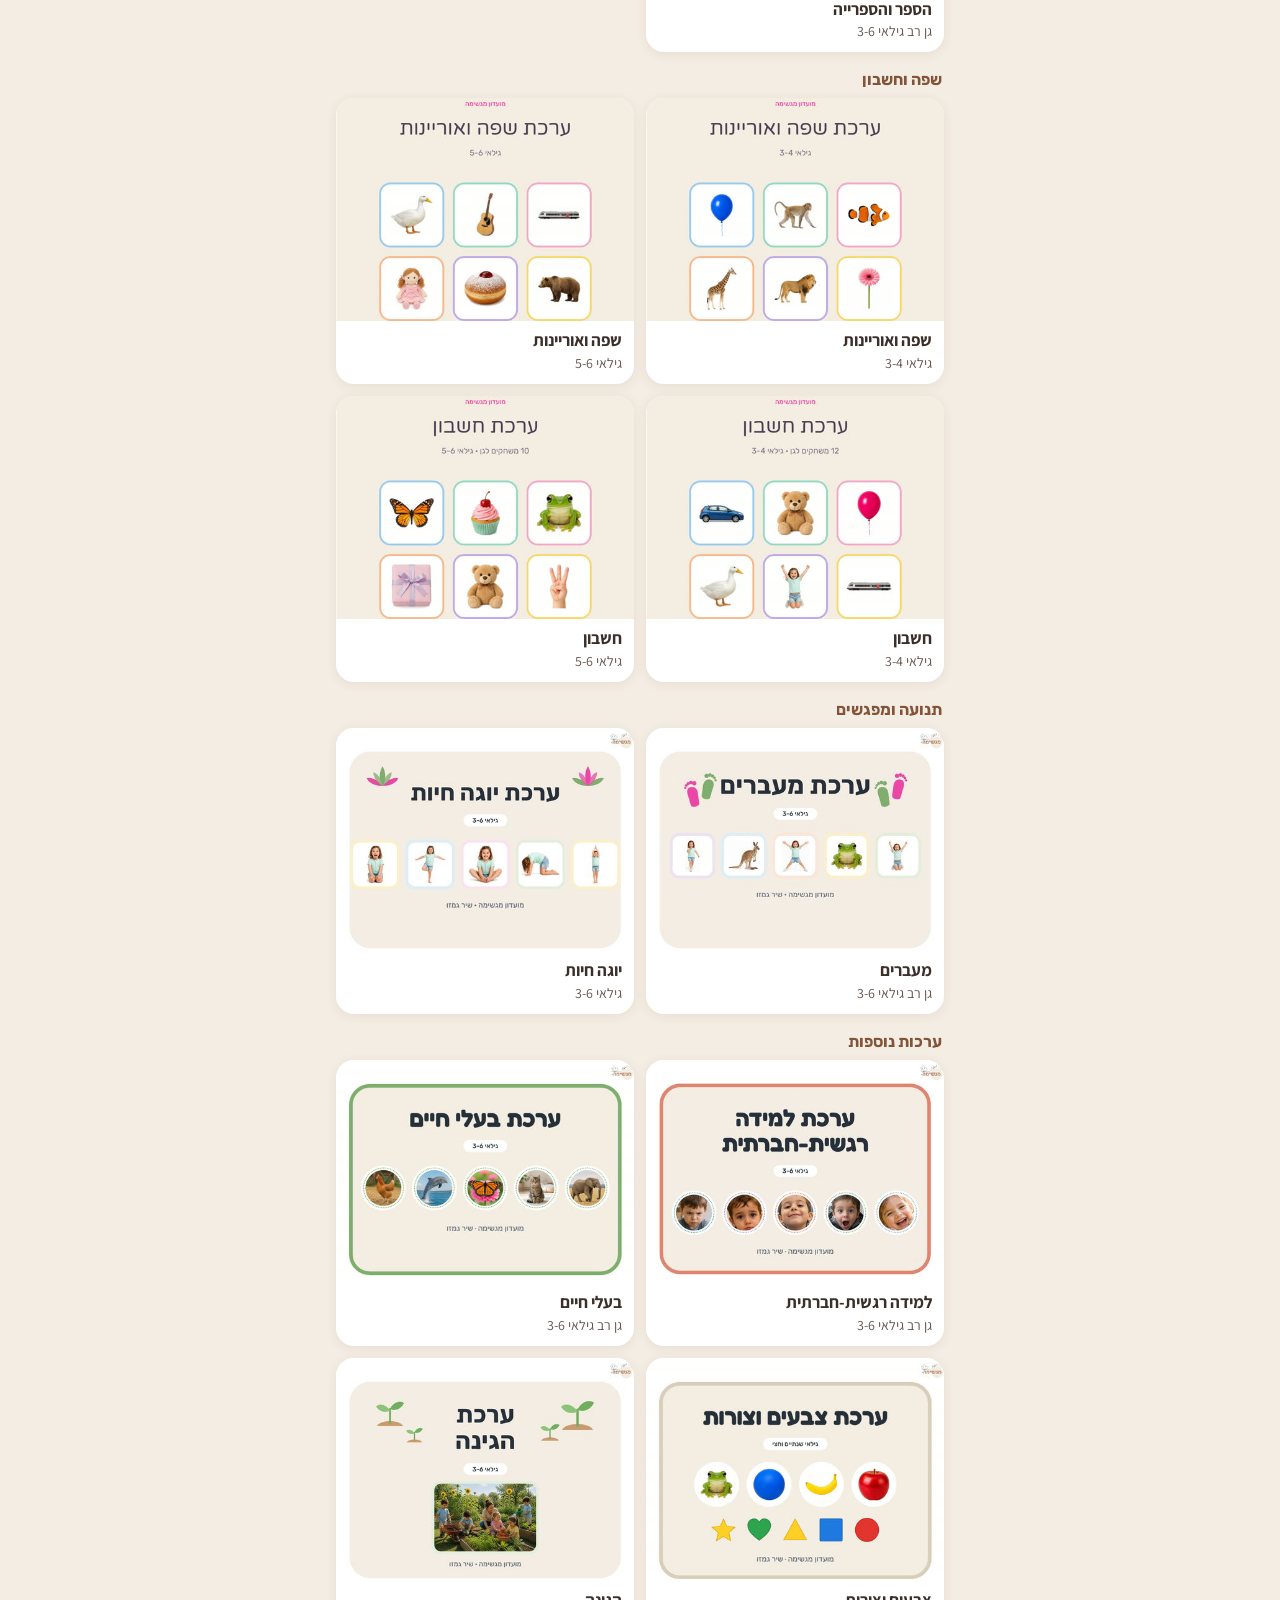
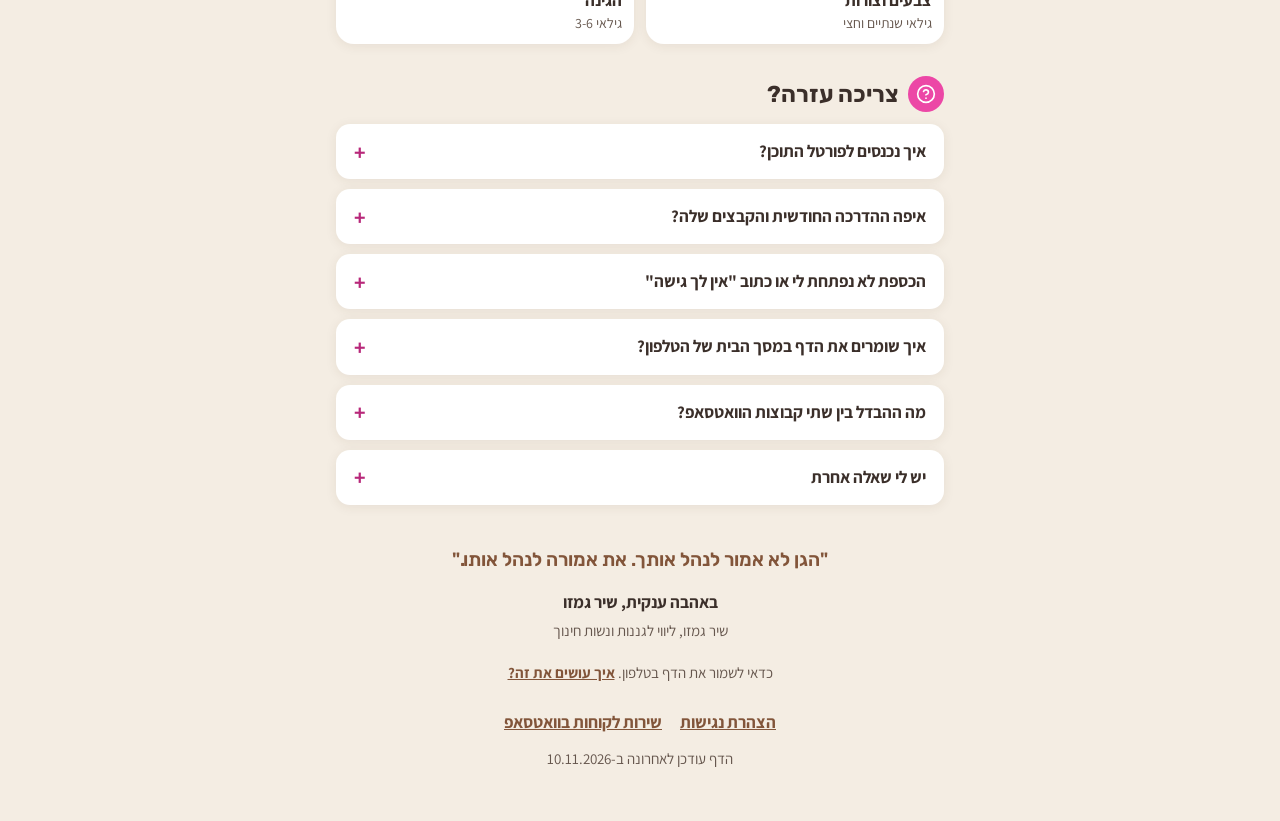
==== commit 16c423b3: "Hub: weekly recommendation section, first one = Hanukkah workshop "האור שבי" Co-Authored-By: Claude " ====
--- a/index.html
+++ b/index.html
@@ -19,7 +19,7 @@
 <link rel="preconnect" href="https://fonts.googleapis.com">
 <link rel="preconnect" href="https://fonts.gstatic.com" crossorigin>
 <link href="https://fonts.googleapis.com/css2?family=Assistant:wght@400;600;700&family=Rubik:wght@600;700&display=swap" rel="stylesheet">
-<link rel="stylesheet" href="style.css?v=20261109">
+<link rel="stylesheet" href="style.css?v=20261110">
 <script>
   // גודל הטקסט שנבחר בפעם הקודמת, לפני שהדף מצויר (כדי שלא יקפוץ)
   try { var fs = localStorage.getItem('magshima-fs'); if (fs) document.documentElement.setAttribute('data-fs', fs); } catch (e) {}
@@ -228,8 +228,24 @@
     </details>
   </section>
 
+  <!-- ===== ההמלצה השבועית: הדרכה אחת מהפורטל (ביקשה 10.11.26). מחליפים כל שבוע: כותרת, טקסט, איפה בפורטל, קישור ===== -->
+  <section id="weekly" class="reveal" aria-labelledby="weekly-title">
+    <h2 id="weekly-title"><svg class="ic" aria-hidden="true" focusable="false"><use href="#i-star"/></svg>ההמלצה השבועית</h2>
+    <div class="card weekly">
+      <span class="label">ההדרכה שאני ממליצה לך לצפות בה השבוע</span>
+      <h3>סדנת חנוכה בסימן "האור שבי"</h3>
+      <p>חנוכה כבר מתקרב, וזה הזמן לחשוב מה עושים יחד עם ההורים. בהדרכה אני מראה לך איך בונים סדנה של הורים וילדים: שירים ודקלומים, ותחנות עם פעילויות של הורה וילד. אפשר גם לשלב שתיים מהתחנות בתוך מסיבת החנוכה.</p>
+      <p class="small">בפורטל: בקורס "חגיגות ואירועים בגן", בפרק "חנוכה". קובץ הקלפים וההוראות לתחנות נמצא באותו פרק.</p>
+      <a class="btn" href="https://my.schooler.biz/s/81665/1726481641685/TUiwfxE?tid=0" target="_blank" rel="noopener">
+        <svg class="ic" aria-hidden="true" focusable="false"><use href="#i-play"/></svg>
+        לצפייה בהדרכה
+      </a>
+    </div>
+  </section>
+
   <nav class="chips" aria-label="ניווט בדף">
     <a href="#updates">עדכונים</a>
+    <a href="#weekly">ההמלצה השבועית</a>
     <a href="#schedule">תוכנית החודש</a>
     <a href="#club">מה יש במועדון</a>
     <a href="#boundaries">גבולות בגן</a>
@@ -487,7 +503,7 @@
       <a href="accessibility.html">הצהרת נגישות</a>
       <a href="https://wa.me/972557771325" target="_blank" rel="noopener">שירות לקוחות בוואטסאפ</a>
     </div>
-    <p class="small">הדף עודכן לאחרונה ב-9.11.2026</p>
+    <p class="small">הדף עודכן לאחרונה ב-10.11.2026</p>
   </footer>
 
 </div>
--- a/style.css
+++ b/style.css
@@ -125,6 +125,13 @@
 .results .type { font-size: .8125rem; font-weight: 700; color: var(--brown); white-space: nowrap; margin-inline-start: auto; }
 .status { margin: 10px 2px 0; font-size: .9375rem; color: var(--muted); }
 
+/* ההמלצה השבועית: בלי מסגרת, רק רקע לבן-ורוד עדין */
+.weekly { background: linear-gradient(160deg, var(--white) 50%, #fdeef6); }
+.weekly .label { display: block; font-size: .875rem; font-weight: 700; color: var(--pink-ink); }
+.weekly h3 { font-size: 1.3125rem; margin: 2px 0 8px; }
+.weekly p { margin: 0 0 8px; }
+.weekly .btn { margin-top: 14px; }
+
 /* הדבר הבא */
 .next { border: 2px solid var(--pink-soft); background: linear-gradient(160deg, var(--white) 50%, #fdeef6); }
 .next .label { font-size: .875rem; font-weight: 700; color: var(--pink-ink); letter-spacing: .02em; }
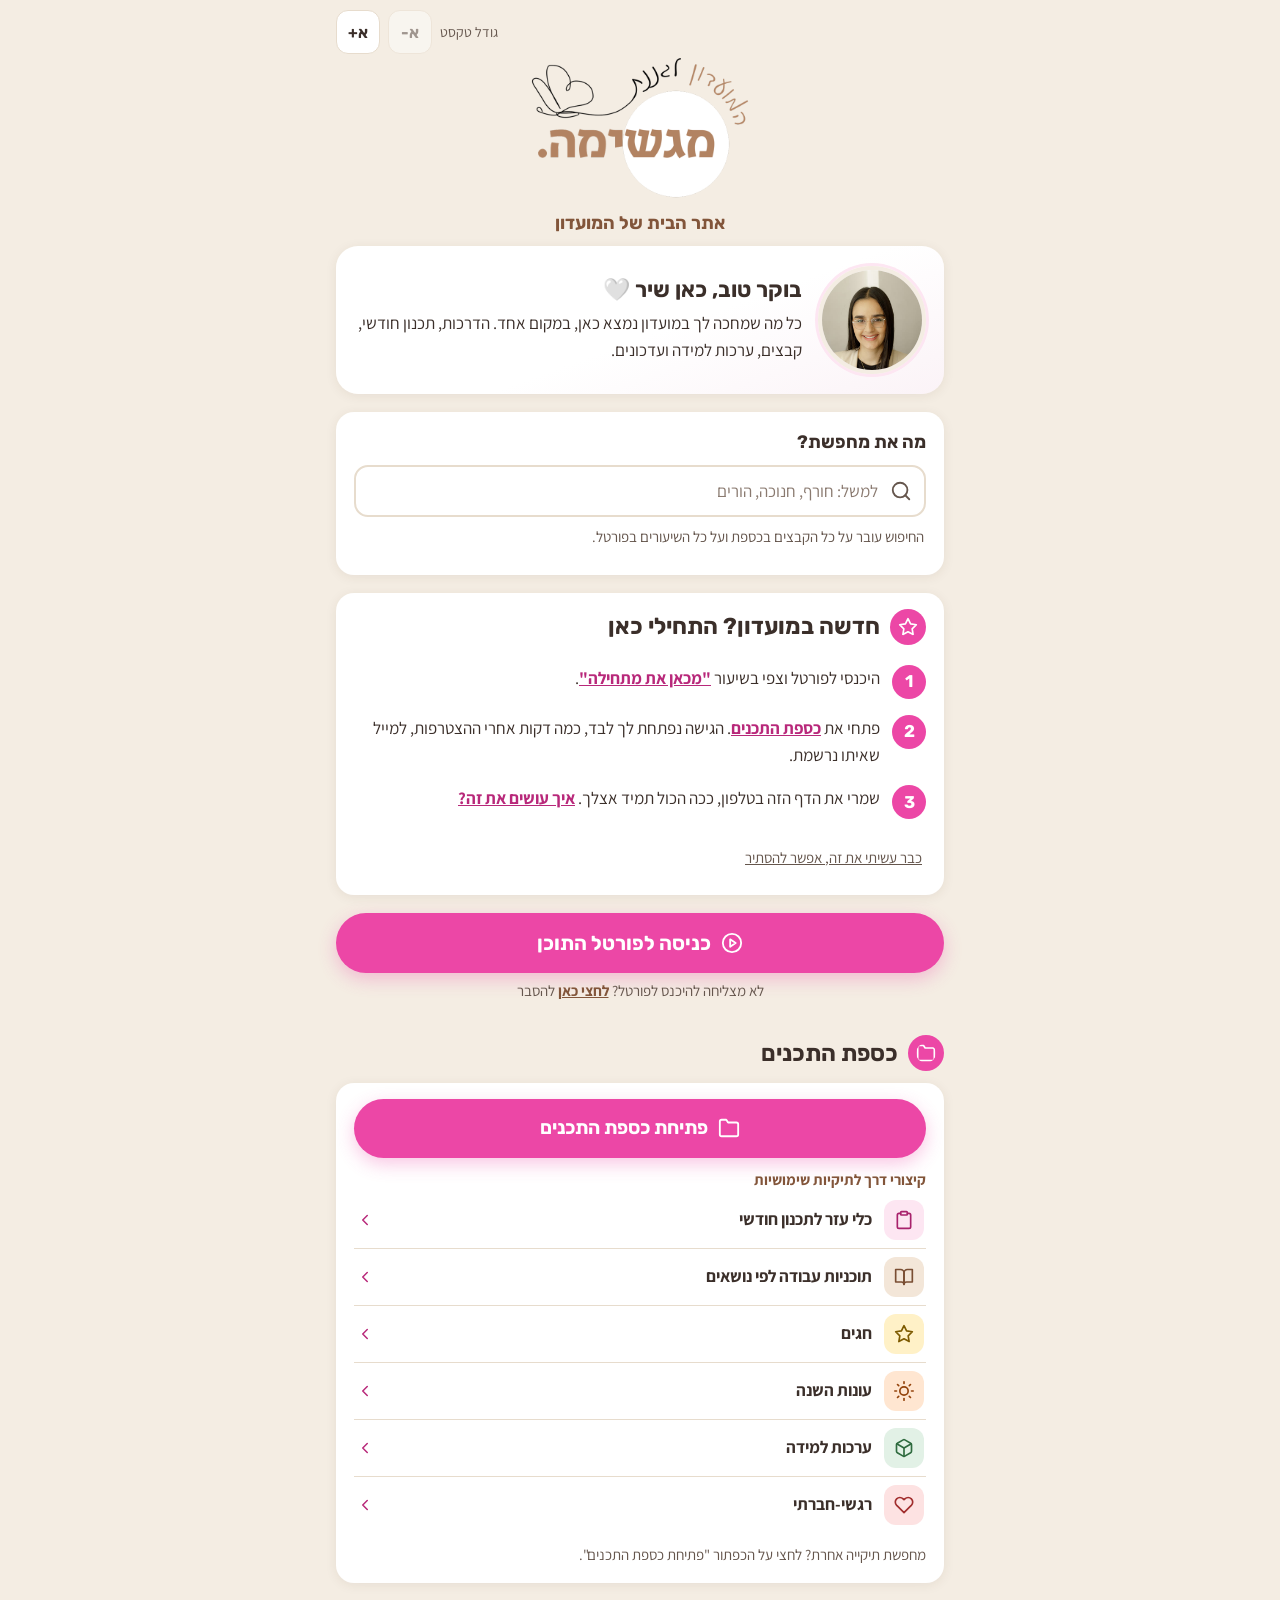
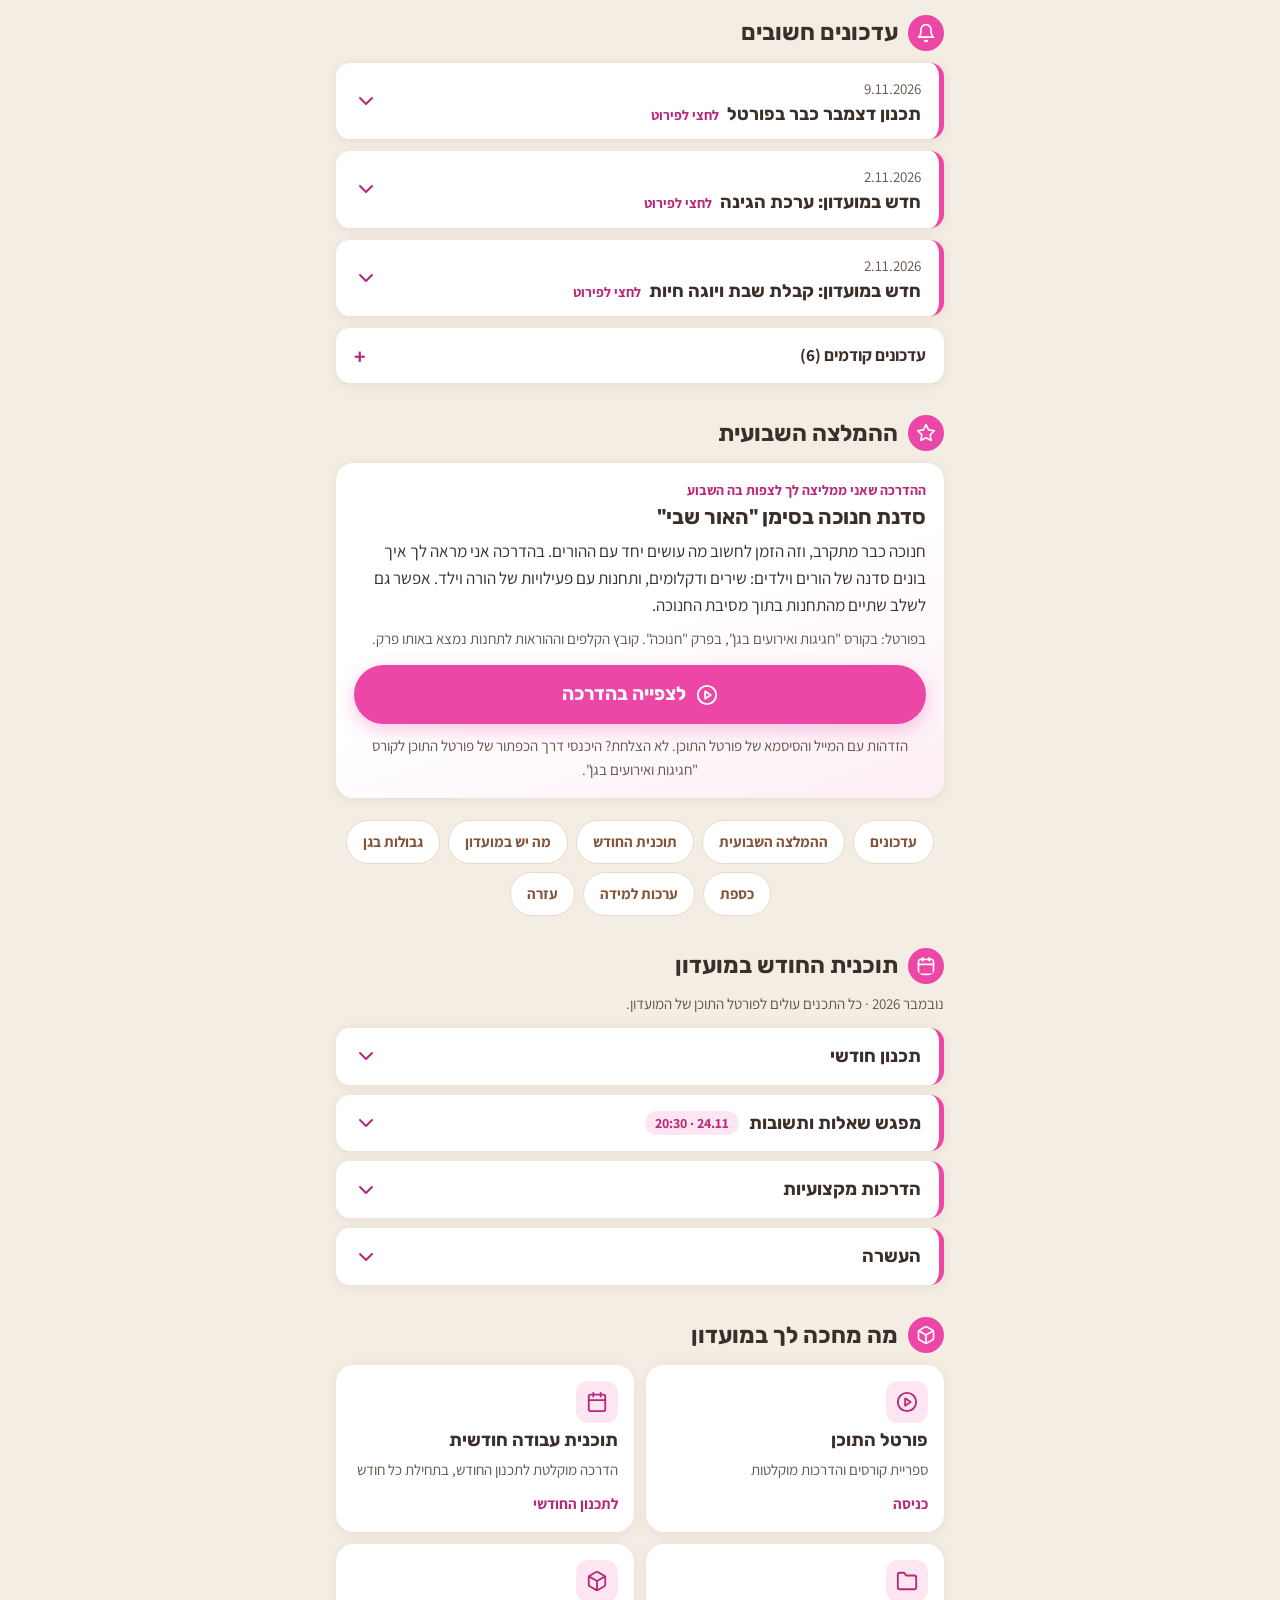
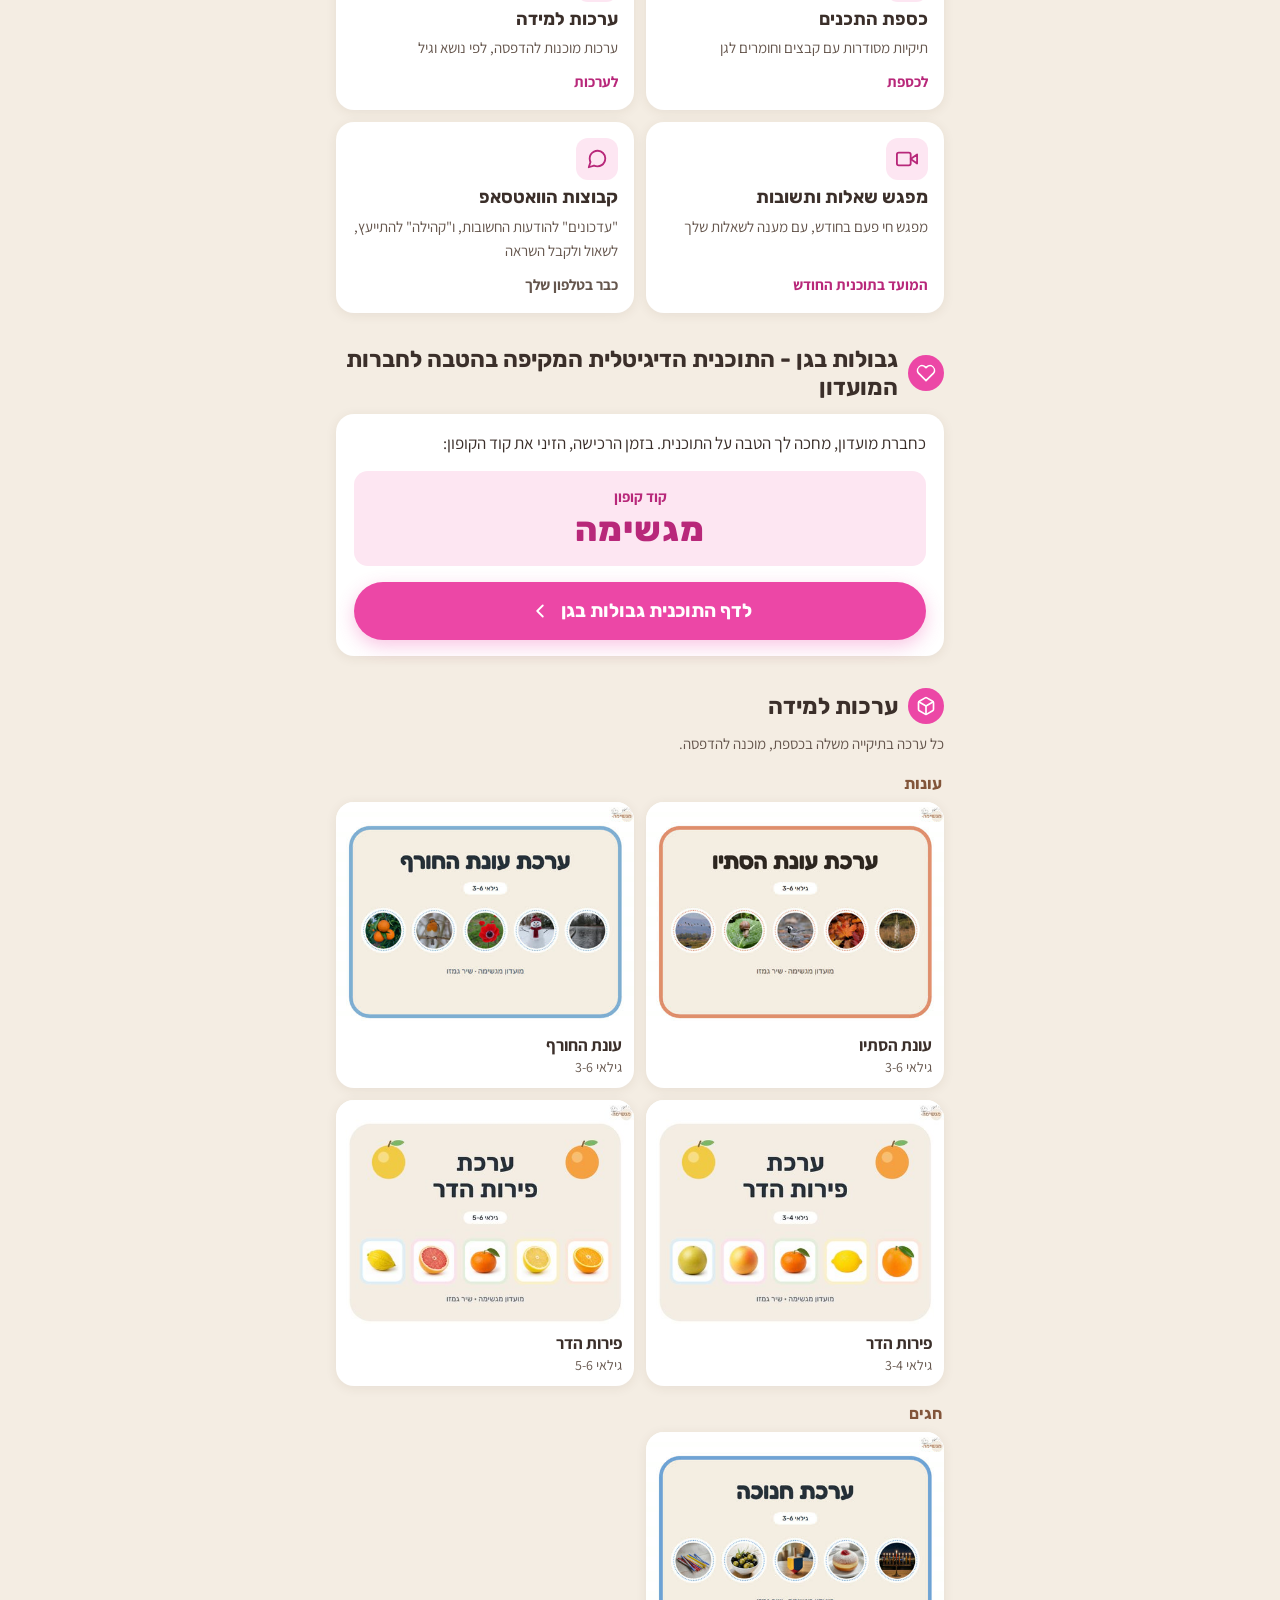
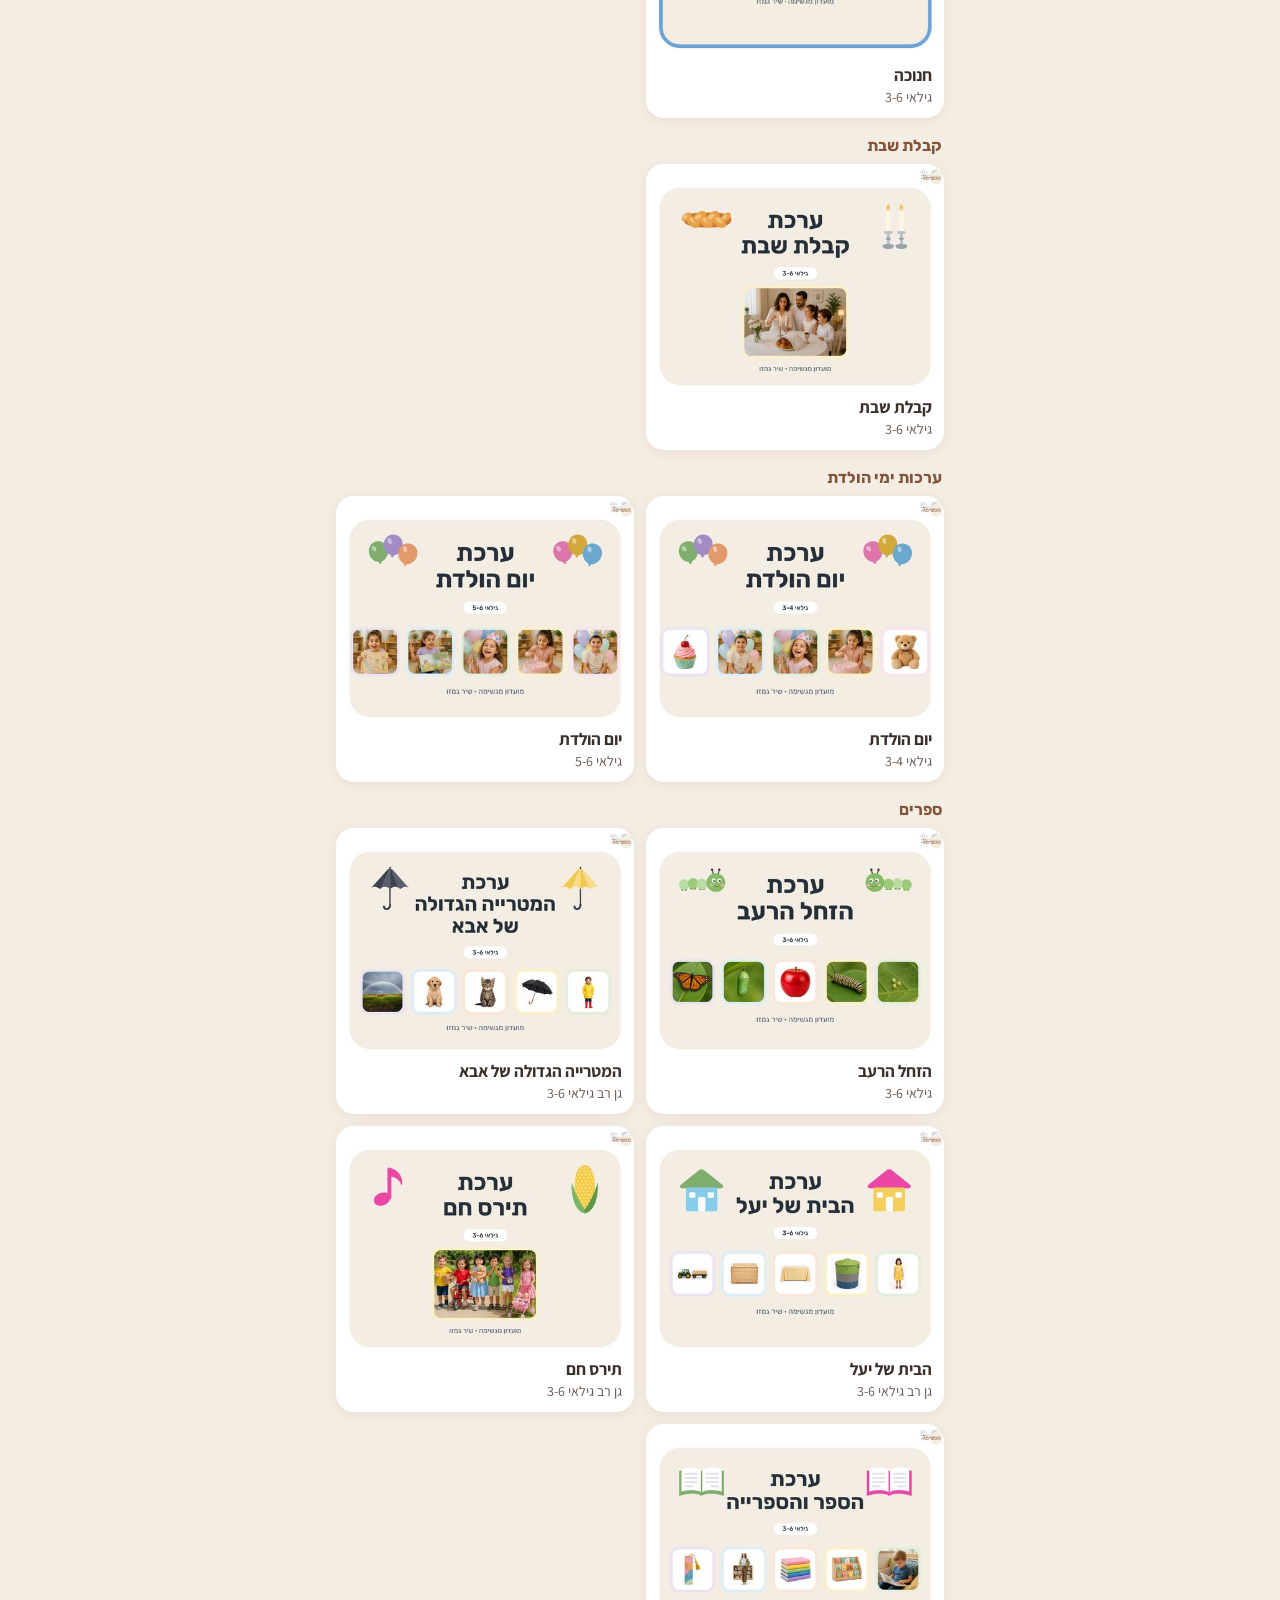
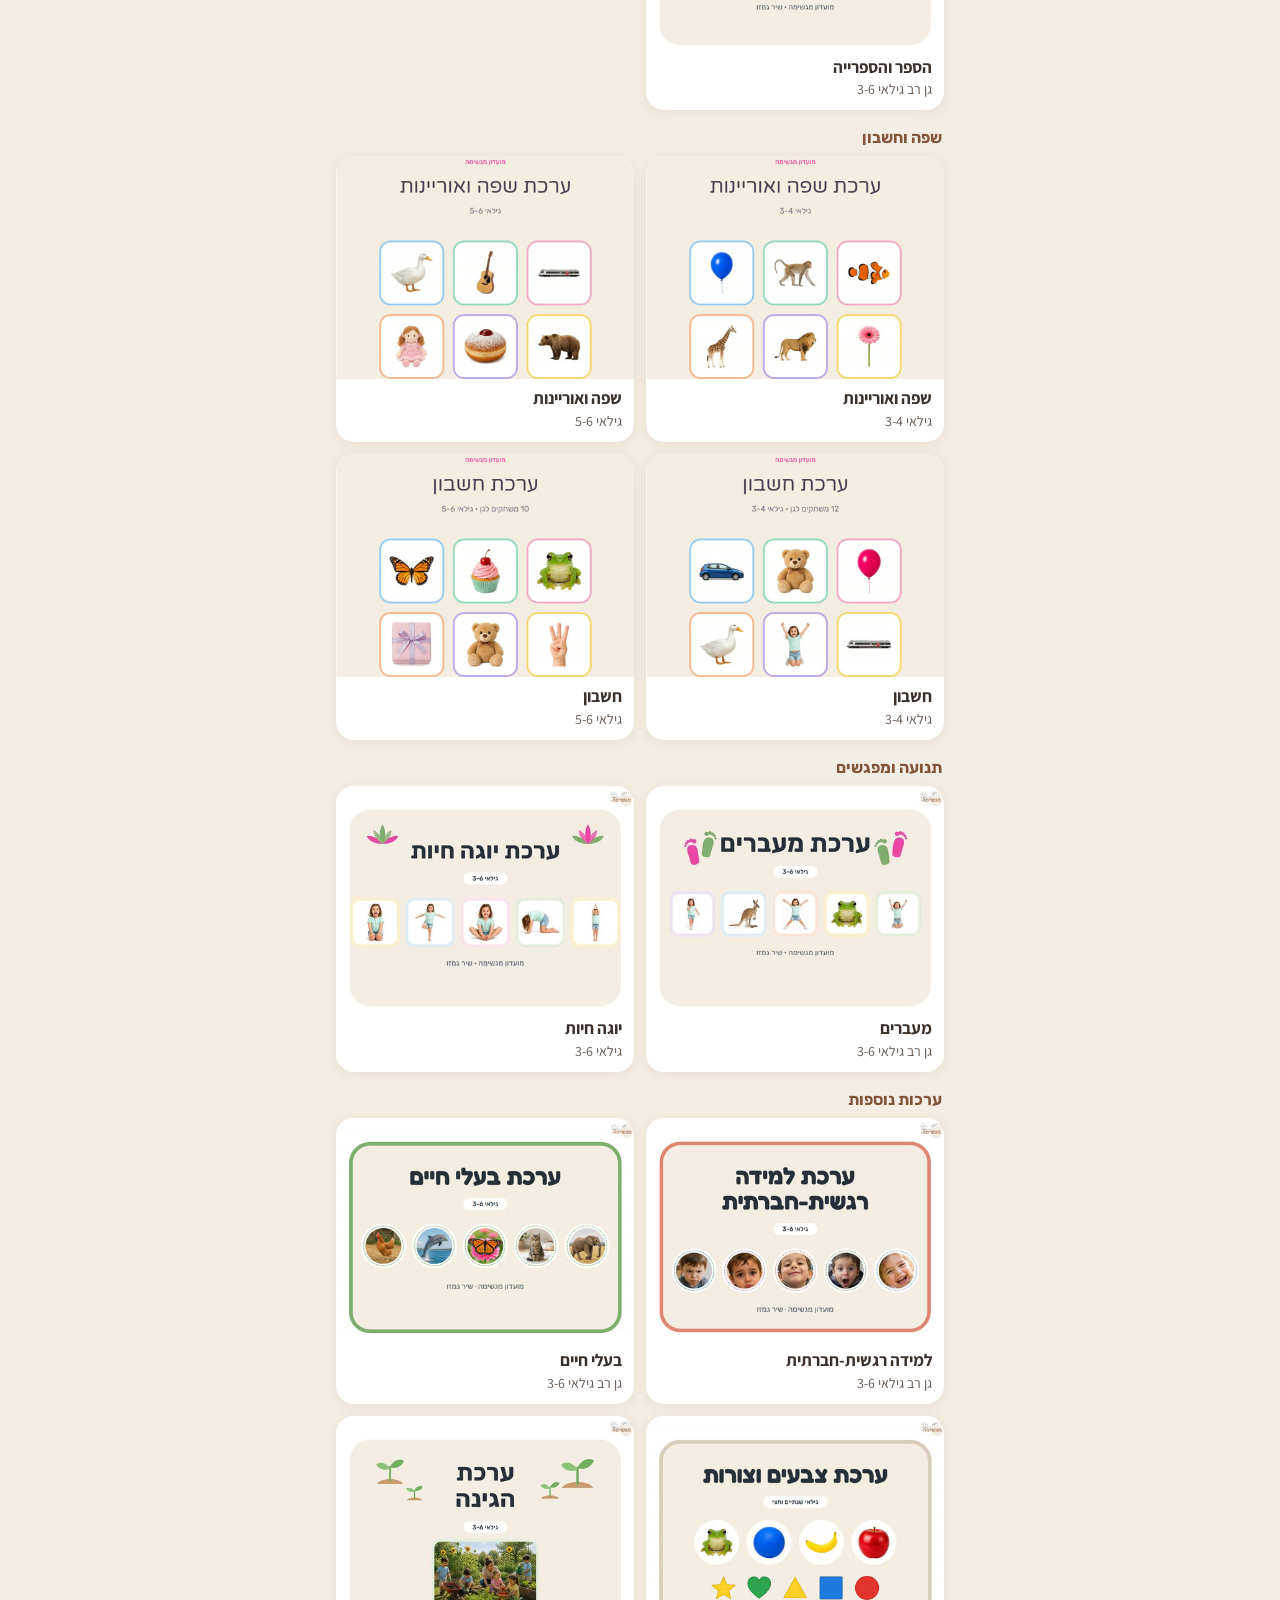
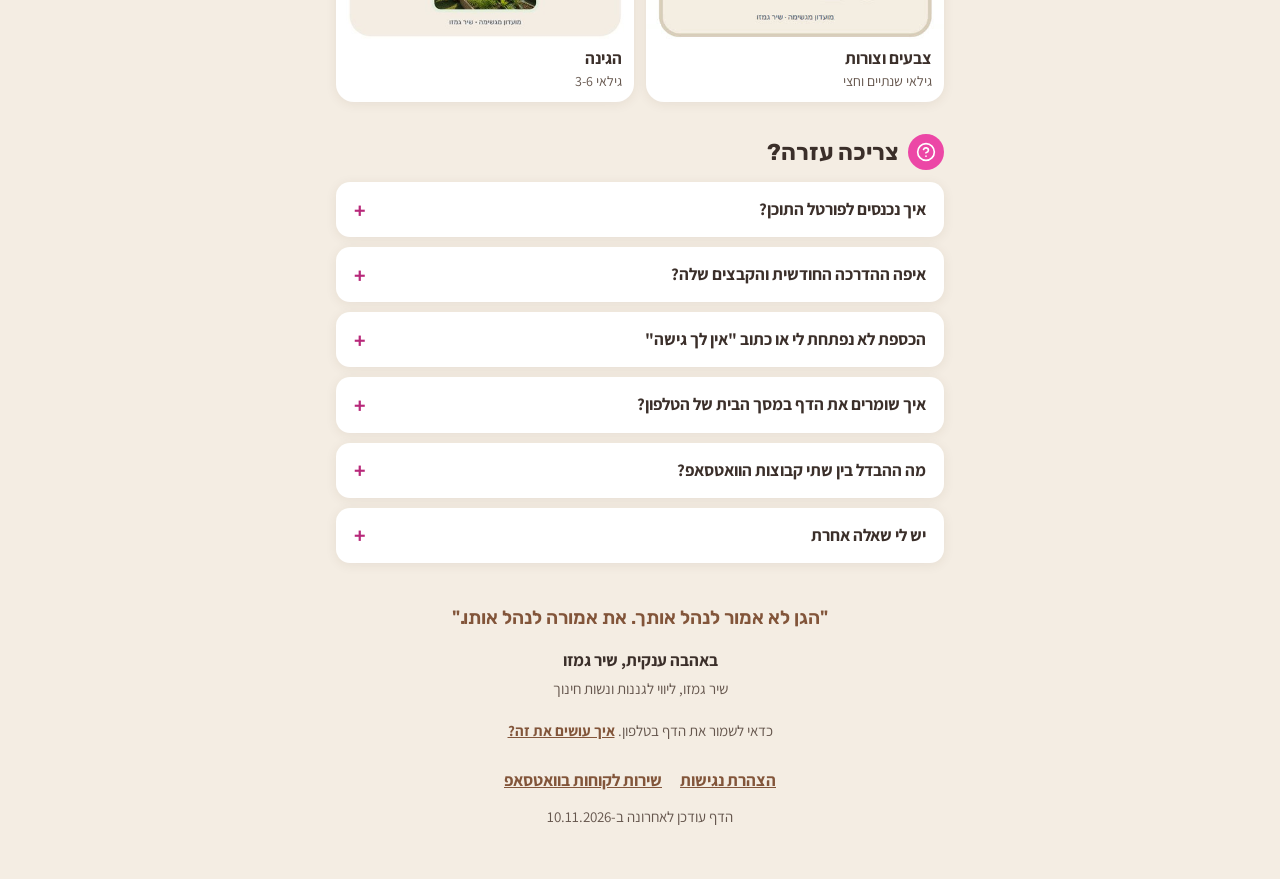
==== commit f161cf4c: "Hub: login help line under the weekly recommendation button Co-Authored-By: Claude Opus 5.5 <noreply" ====
--- a/index.html
+++ b/index.html
@@ -240,6 +240,7 @@
         <svg class="ic" aria-hidden="true" focusable="false"><use href="#i-play"/></svg>
         לצפייה בהדרכה
       </a>
+      <p class="note" style="margin:10px 0 0;">הזדהות עם המייל והסיסמא של פורטל התוכן. לא הצלחת? היכנסי דרך הכפתור של פורטל התוכן לקורס "חגיגות ואירועים בגן".</p>
     </div>
   </section>
 
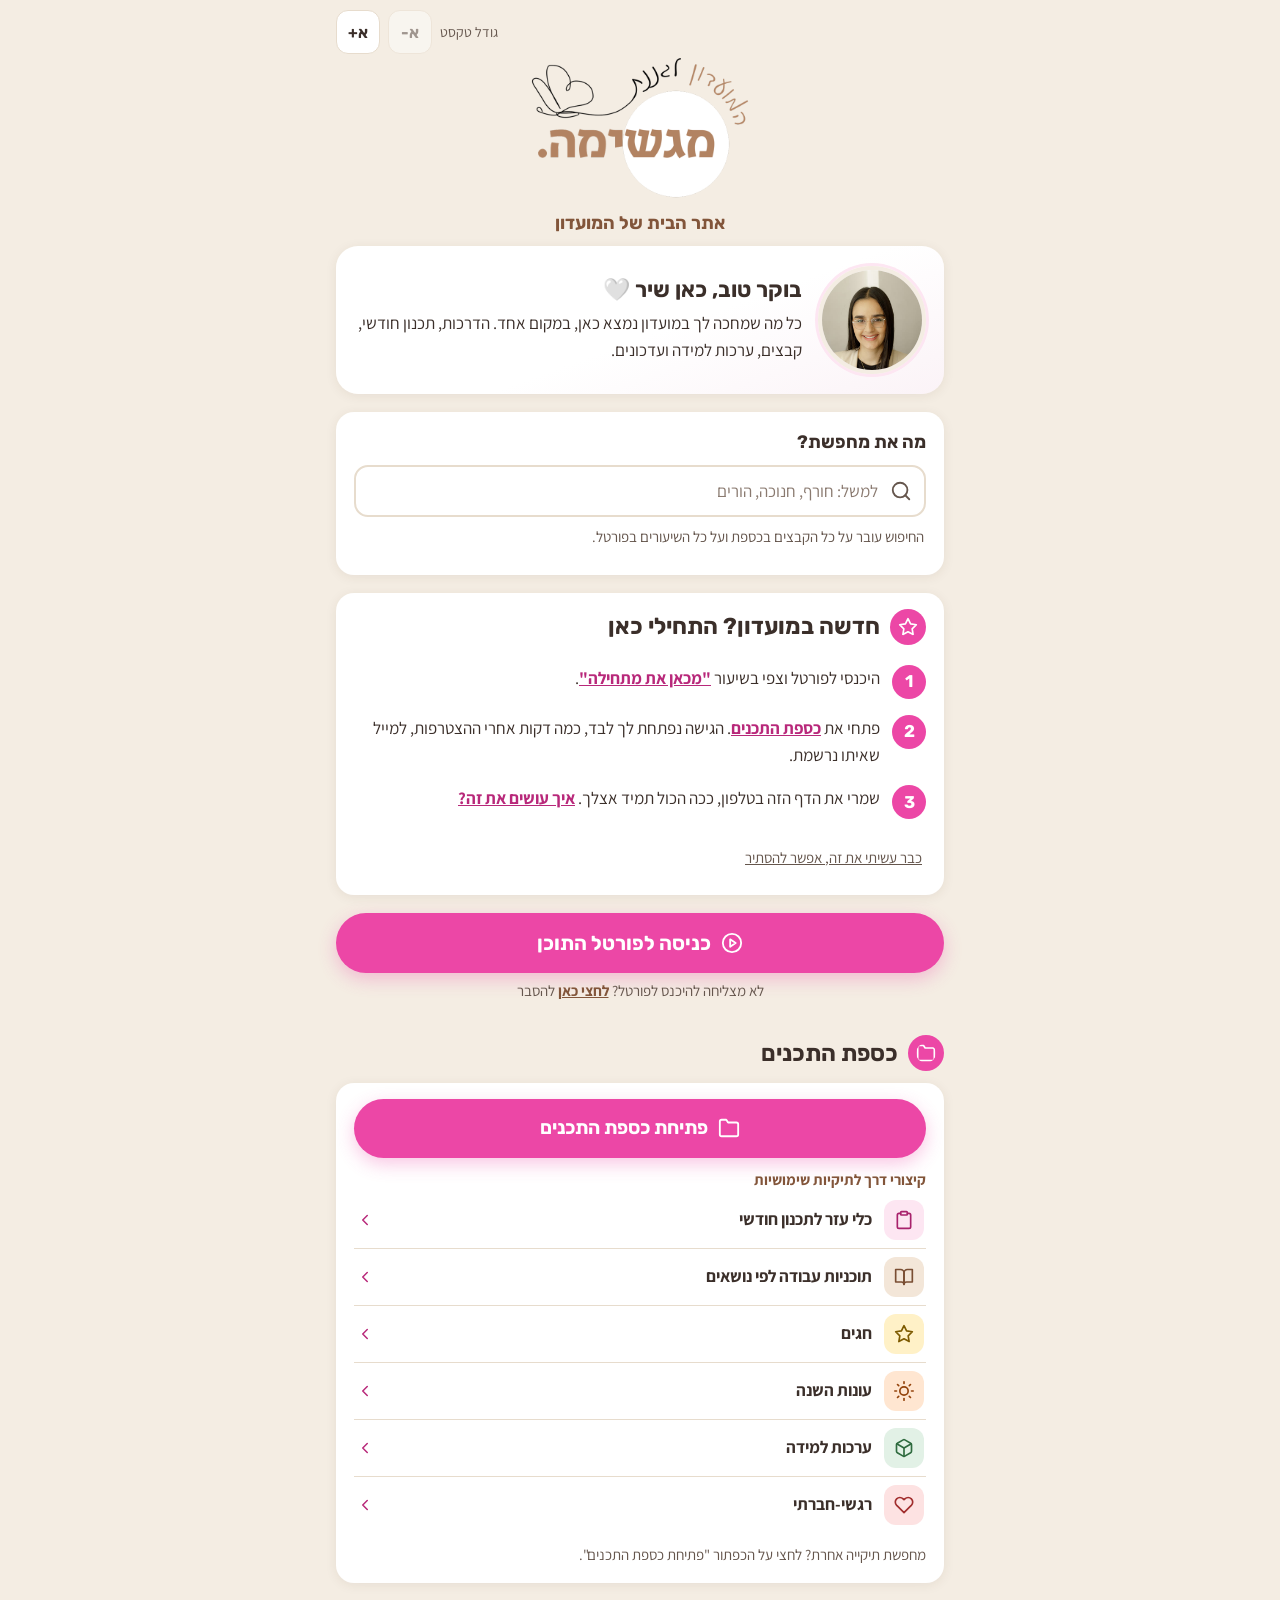
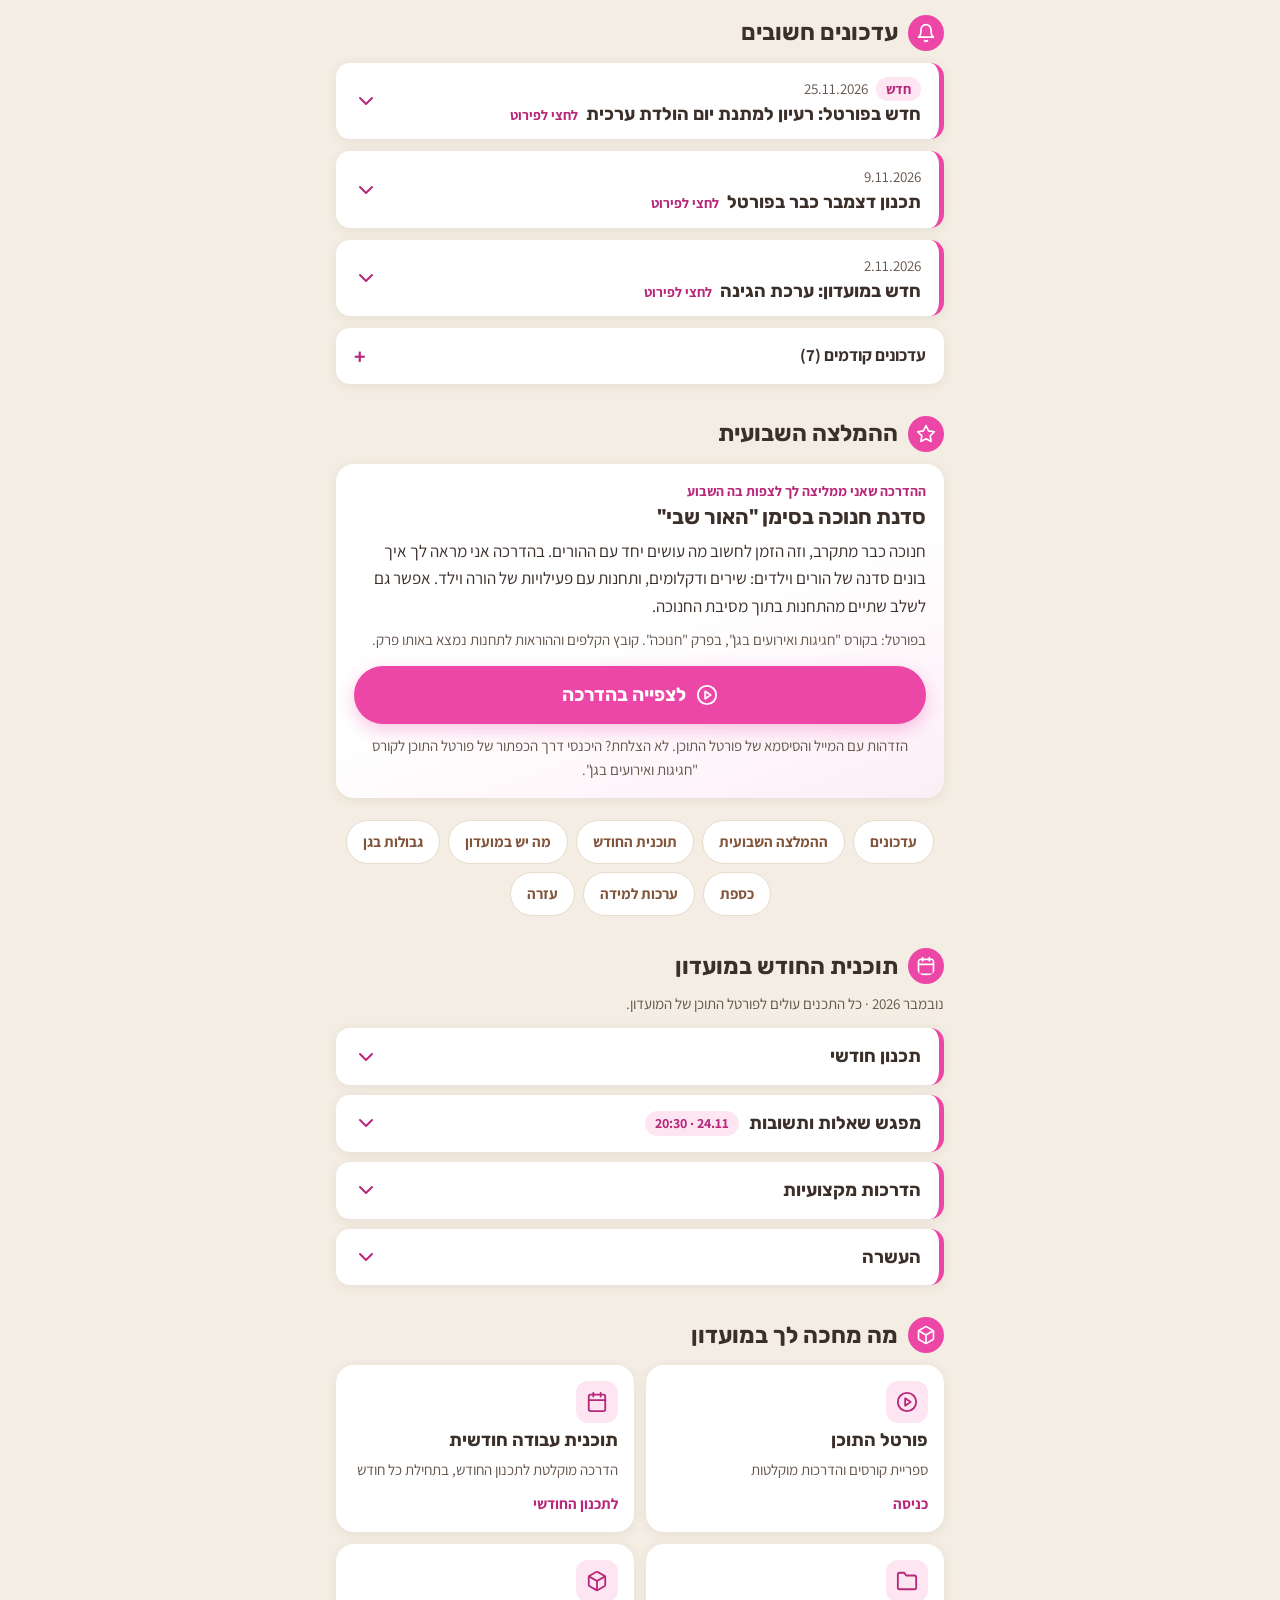
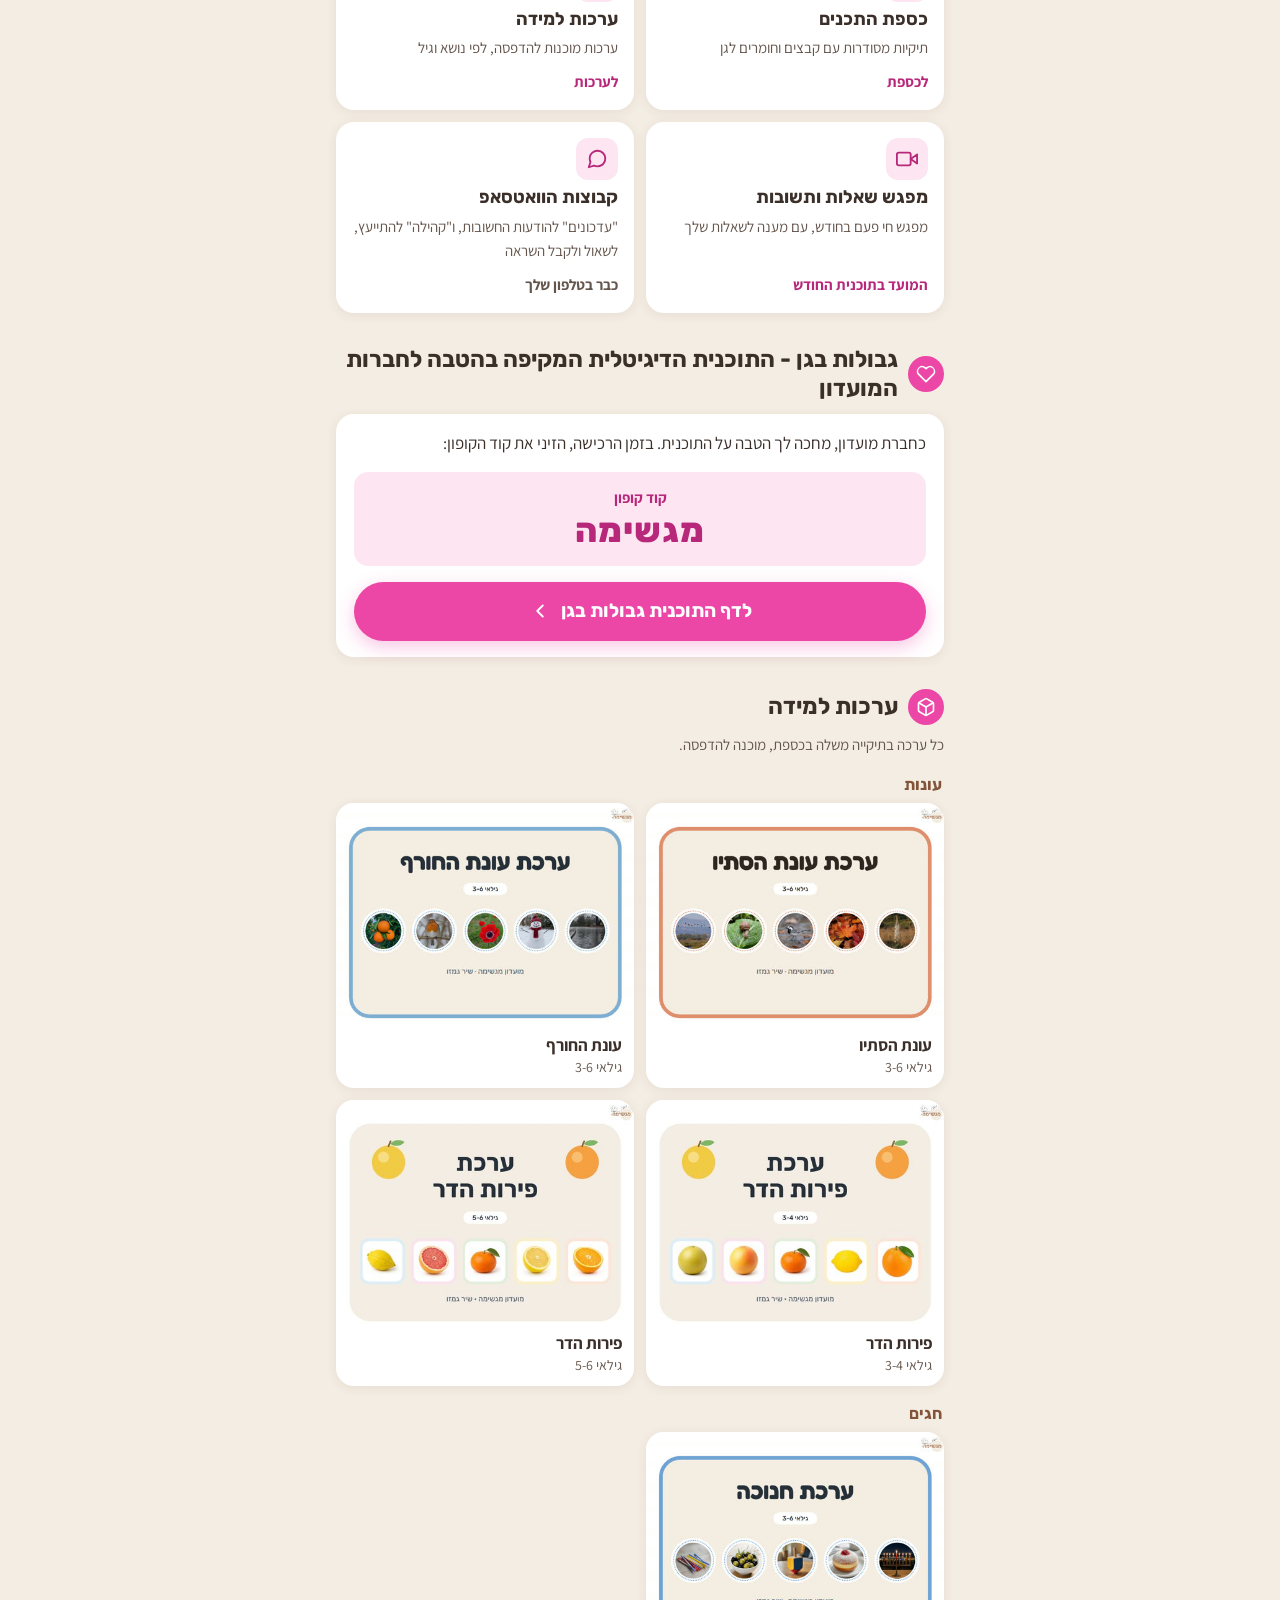
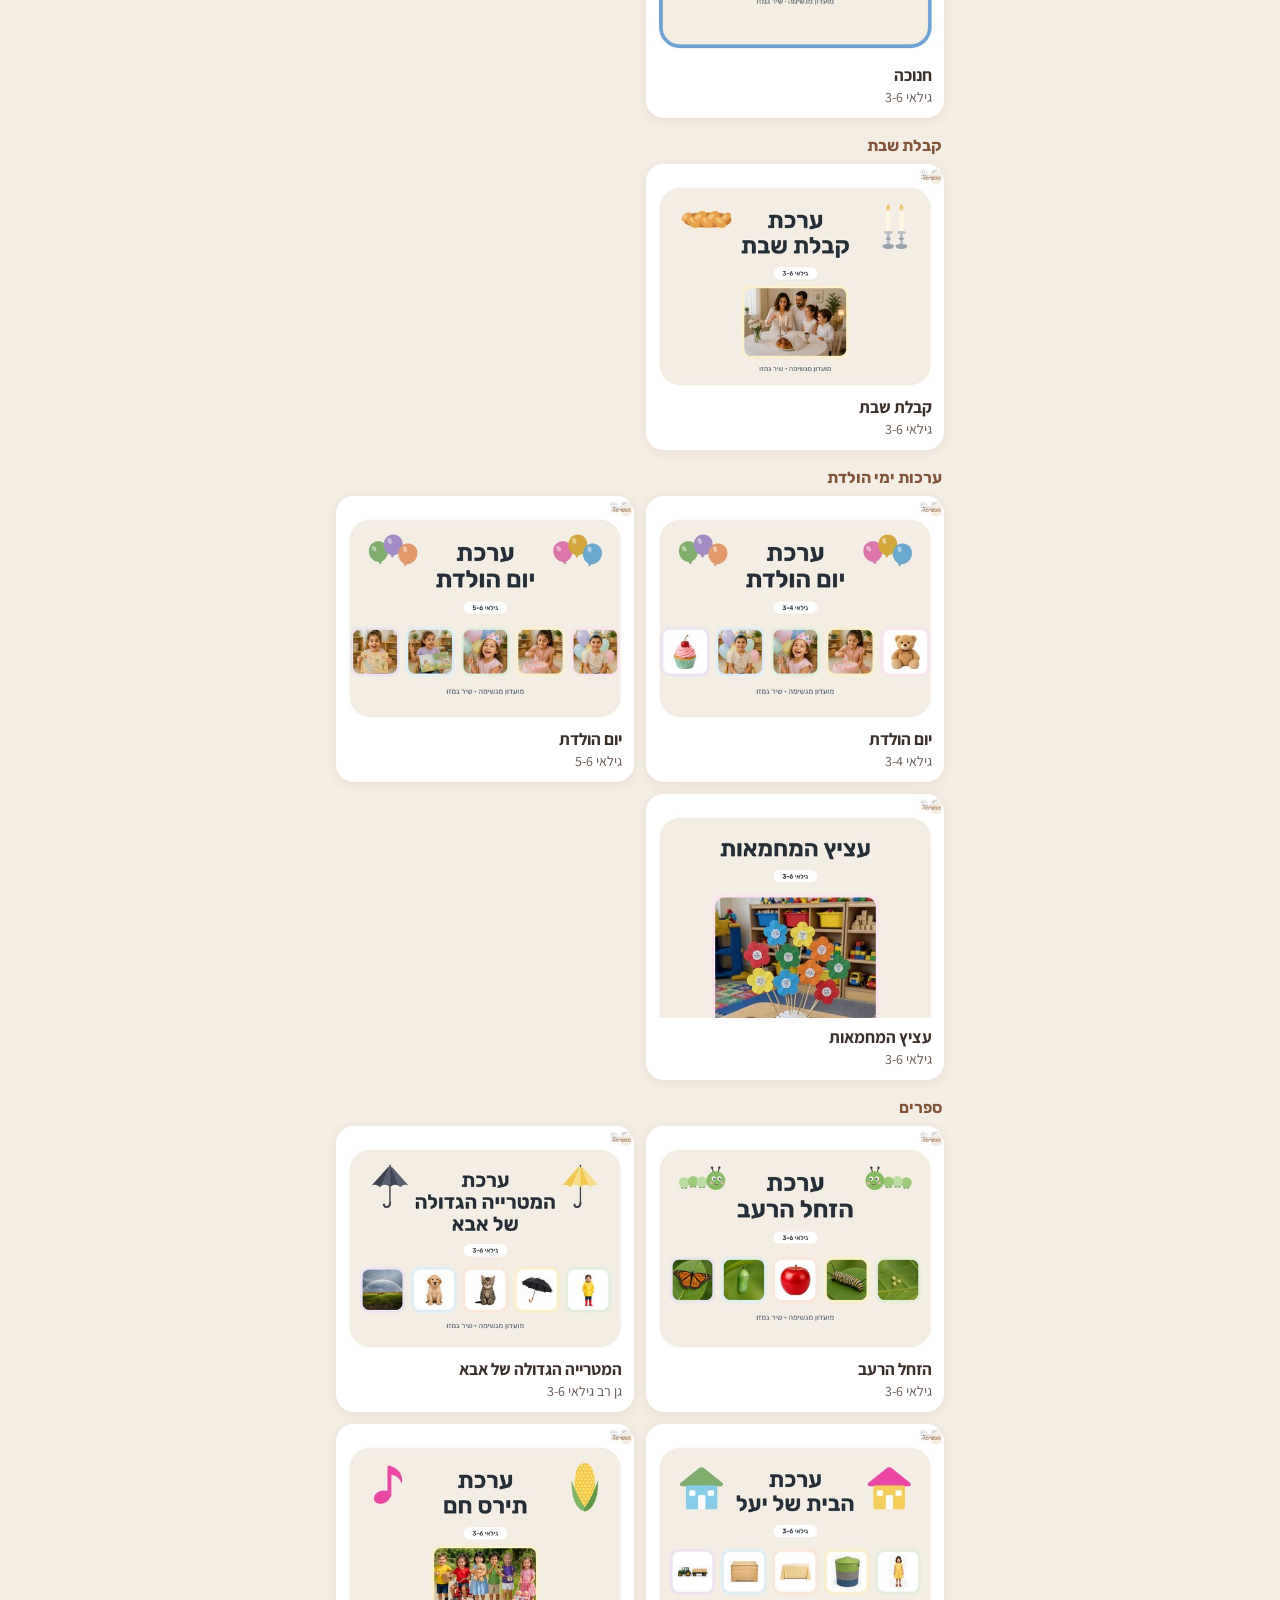
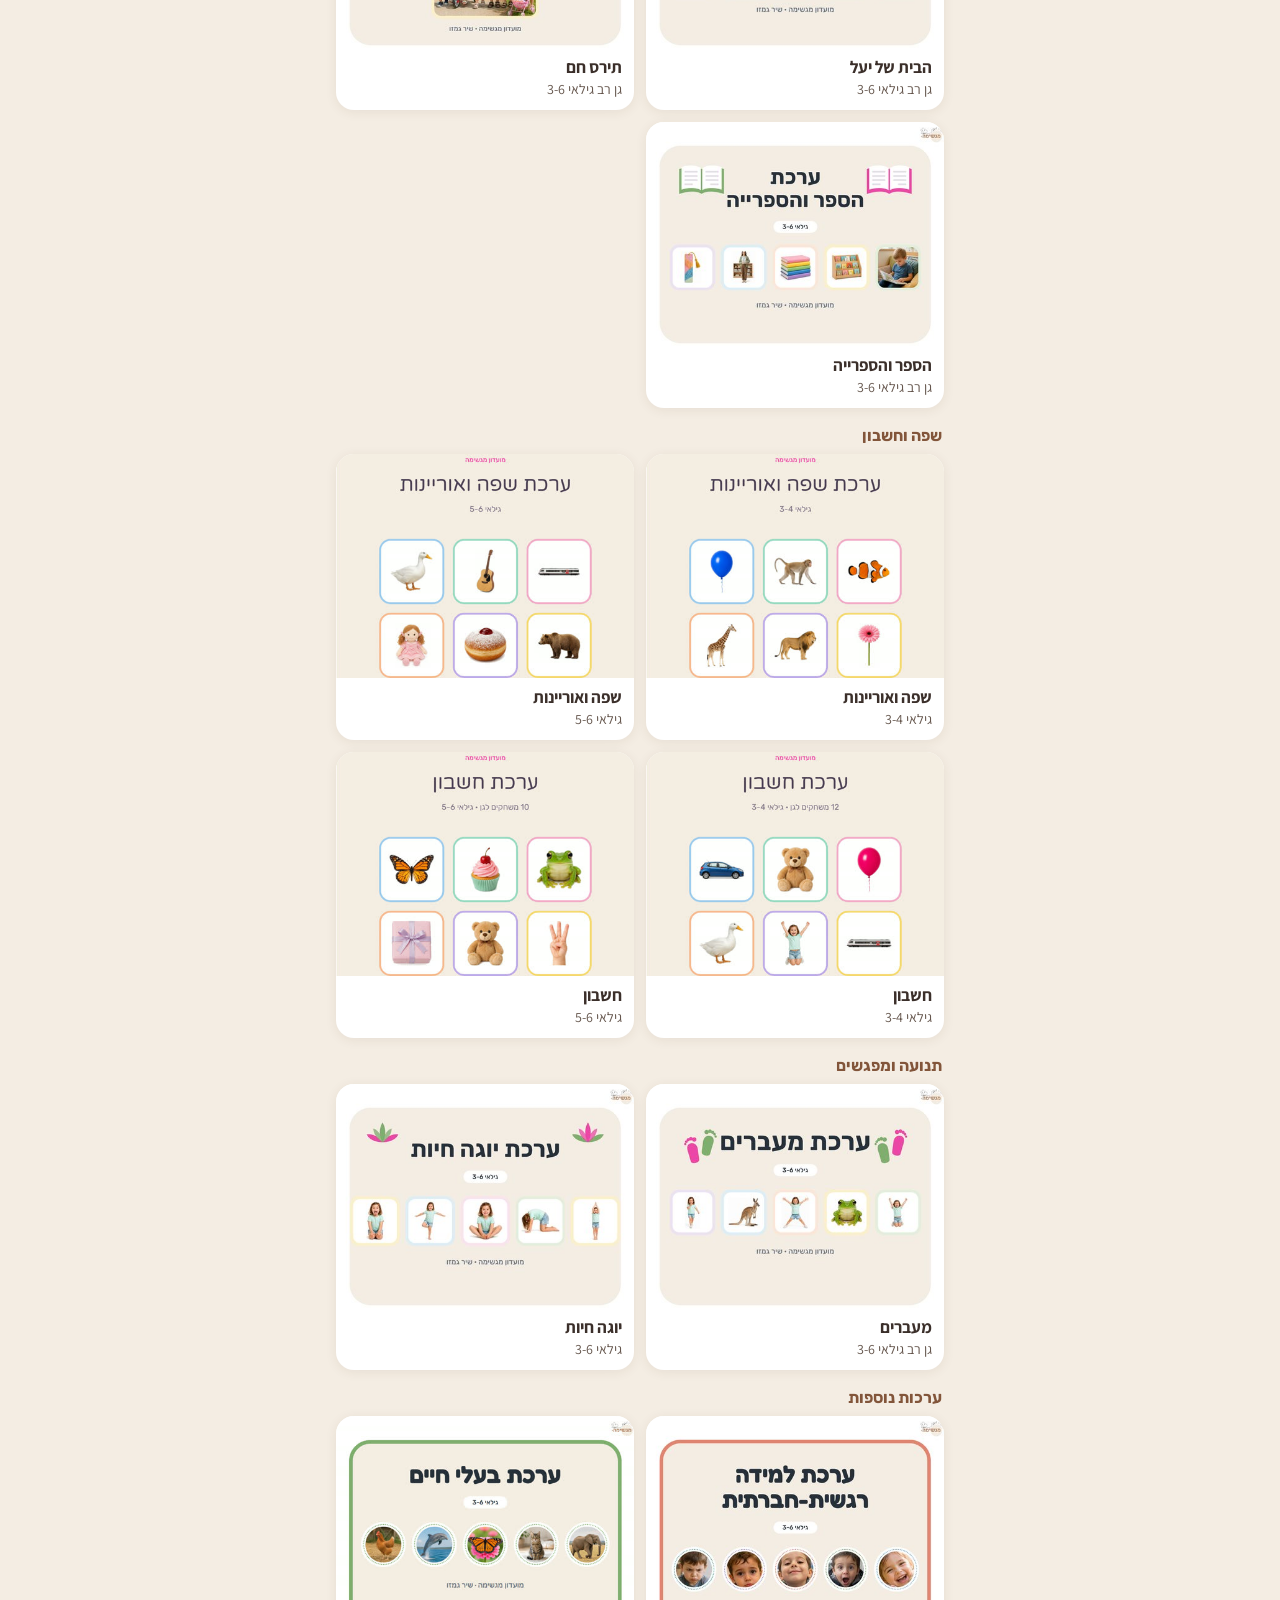
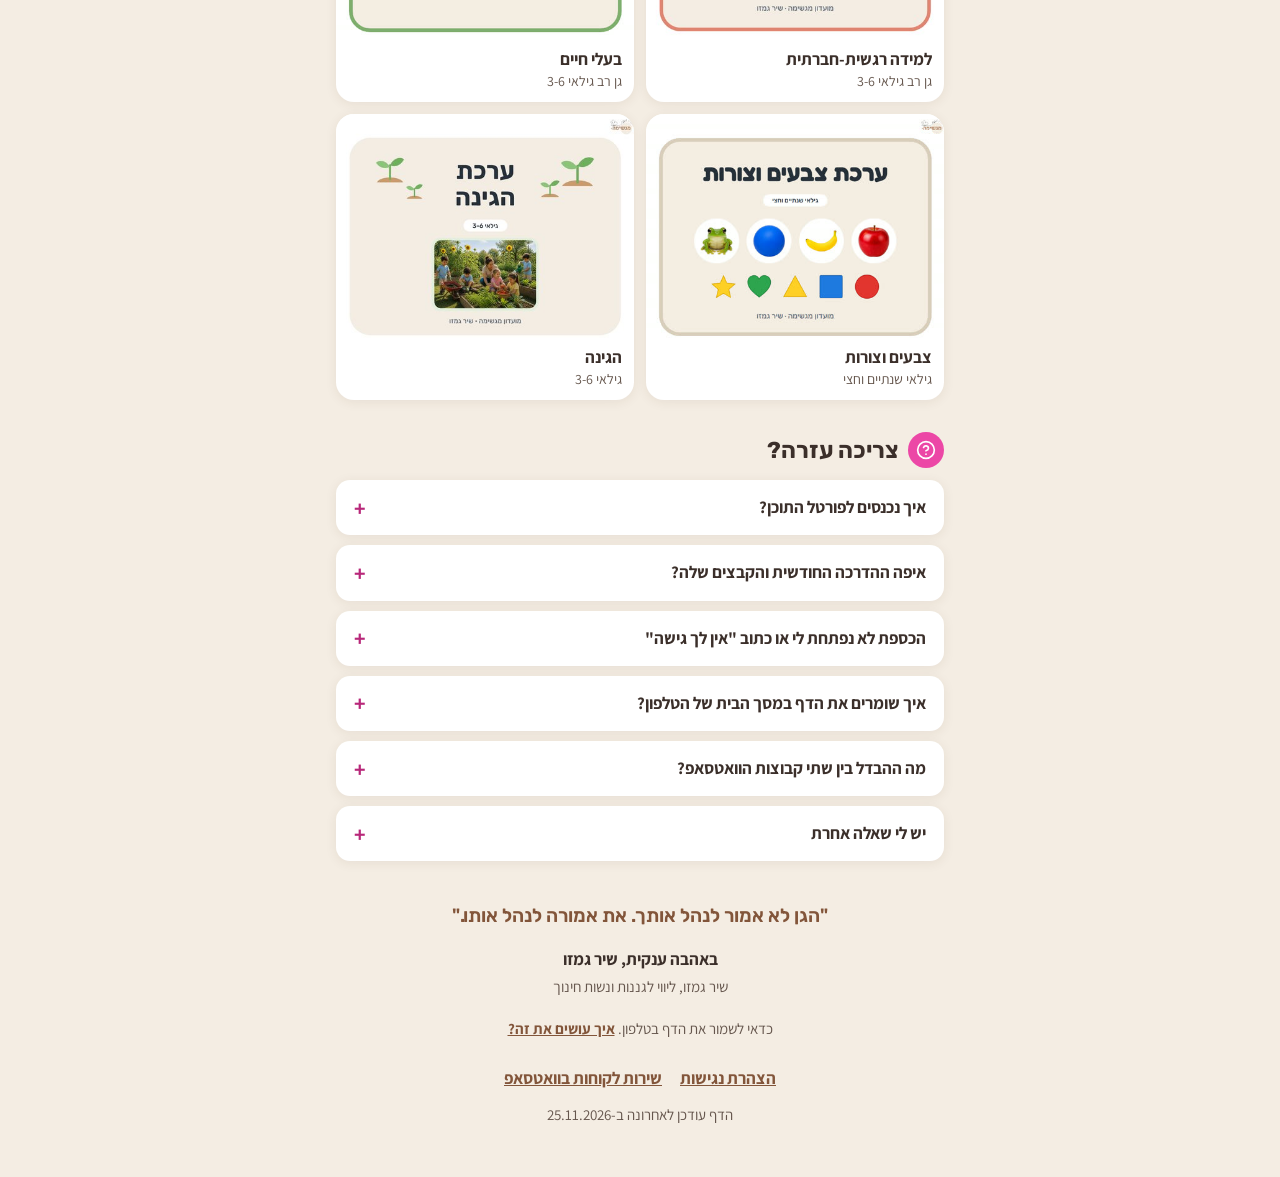
==== commit 0299faf1: "Hub: compliment-pot birthday idea in the portal + printable flowers file (update card + birthday kit" ====
--- a/index.html
+++ b/index.html
@@ -139,6 +139,18 @@
     <h2 id="updates-title"><svg class="ic" aria-hidden="true" focusable="false"><use href="#i-bell"/></svg>עדכונים חשובים</h2>
     <div class="stack" id="updates-list">
 
+      <details class="update" data-date="2026-11-25">
+        <summary><span class="t"><span class="meta"><span class="small">25.11.2026</span></span><h3>חדש בפורטל: רעיון למתנת יום הולדת ערכית</h3></span><svg class="ic arrow" aria-hidden="true" focusable="false"><use href="#i-down"/></svg></summary>
+        <div class="answer">
+          <p>סרטון קצר על עציץ המחמאות: מתנת יום הולדת שכל הגן מכין לחבר שחוגג. כל ילד מקשט פרח ואומר משפט טוב על החוגג, והחוגג חוזר הביתה עם עציץ מלא במילים טובות.</p>
+          <p>הקובץ המלא להדפסה מחכה מתחת לסרטון, ב"קבצים מצורפים": פרחים צבעוניים, פרחים לצביעה, עלים, תגית לעציץ ודגלי יום הולדת. הוא נמצא גם בכספת, בתיקייה "ערכות ימי הולדת".</p>
+          <div style="display:flex; flex-wrap:wrap; gap:4px 20px;">
+            <a class="link" href="https://my.schooler.biz/s/81665/1726481641685/Wz8yBnI?tid=0" target="_blank" rel="noopener">לצפייה בסרטון בפורטל <svg class="ic" aria-hidden="true" focusable="false"><use href="#i-left"/></svg></a>
+            <a class="link" href="https://drive.google.com/file/d/1wOKVaBuEqRj4bXwPb-1_TO98_Uh6wcLr/view" target="_blank" rel="noopener">לקובץ בכספת <svg class="ic" aria-hidden="true" focusable="false"><use href="#i-left"/></svg></a>
+          </div>
+        </div>
+      </details>
+
       <details class="update" data-date="2026-11-09">
         <summary><span class="t"><span class="meta"><span class="small">9.11.2026</span></span><h3>תכנון דצמבר כבר בפורטל</h3></span><svg class="ic arrow" aria-hidden="true" focusable="false"><use href="#i-down"/></svg></summary>
         <div class="answer">
@@ -386,6 +398,7 @@
     <div class="kits">
       <a class="card kit" href="https://drive.google.com/drive/folders/18CNC7EkO7u9tMt-Pr8jek1MEodDCrZ8W" target="_blank" rel="noopener"><img src="img/kits/birthday-3-4.jpg" alt="" width="480" height="360" loading="lazy"><span class="name">יום הולדת</span><span class="age">גילאי 3-4</span></a>
       <a class="card kit" href="https://drive.google.com/drive/folders/1yu7HG2PHOXQxjSLQz2bEiThgYLjjISzb" target="_blank" rel="noopener"><img src="img/kits/birthday-5-6.jpg" alt="" width="480" height="360" loading="lazy"><span class="name">יום הולדת</span><span class="age">גילאי 5-6</span></a>
+      <a class="card kit" href="https://drive.google.com/file/d/1wOKVaBuEqRj4bXwPb-1_TO98_Uh6wcLr/view" target="_blank" rel="noopener"><img src="img/kits/compliment-pot.jpg" alt="" width="480" height="360" loading="lazy"><span class="name">עציץ המחמאות</span><span class="age">גילאי 3-6</span></a>
     </div>
 
     <h3 class="kits-group">ספרים</h3>
@@ -504,7 +517,7 @@
       <a href="accessibility.html">הצהרת נגישות</a>
       <a href="https://wa.me/972557771325" target="_blank" rel="noopener">שירות לקוחות בוואטסאפ</a>
     </div>
-    <p class="small">הדף עודכן לאחרונה ב-10.11.2026</p>
+    <p class="small">הדף עודכן לאחרונה ב-25.11.2026</p>
   </footer>
 
 </div>
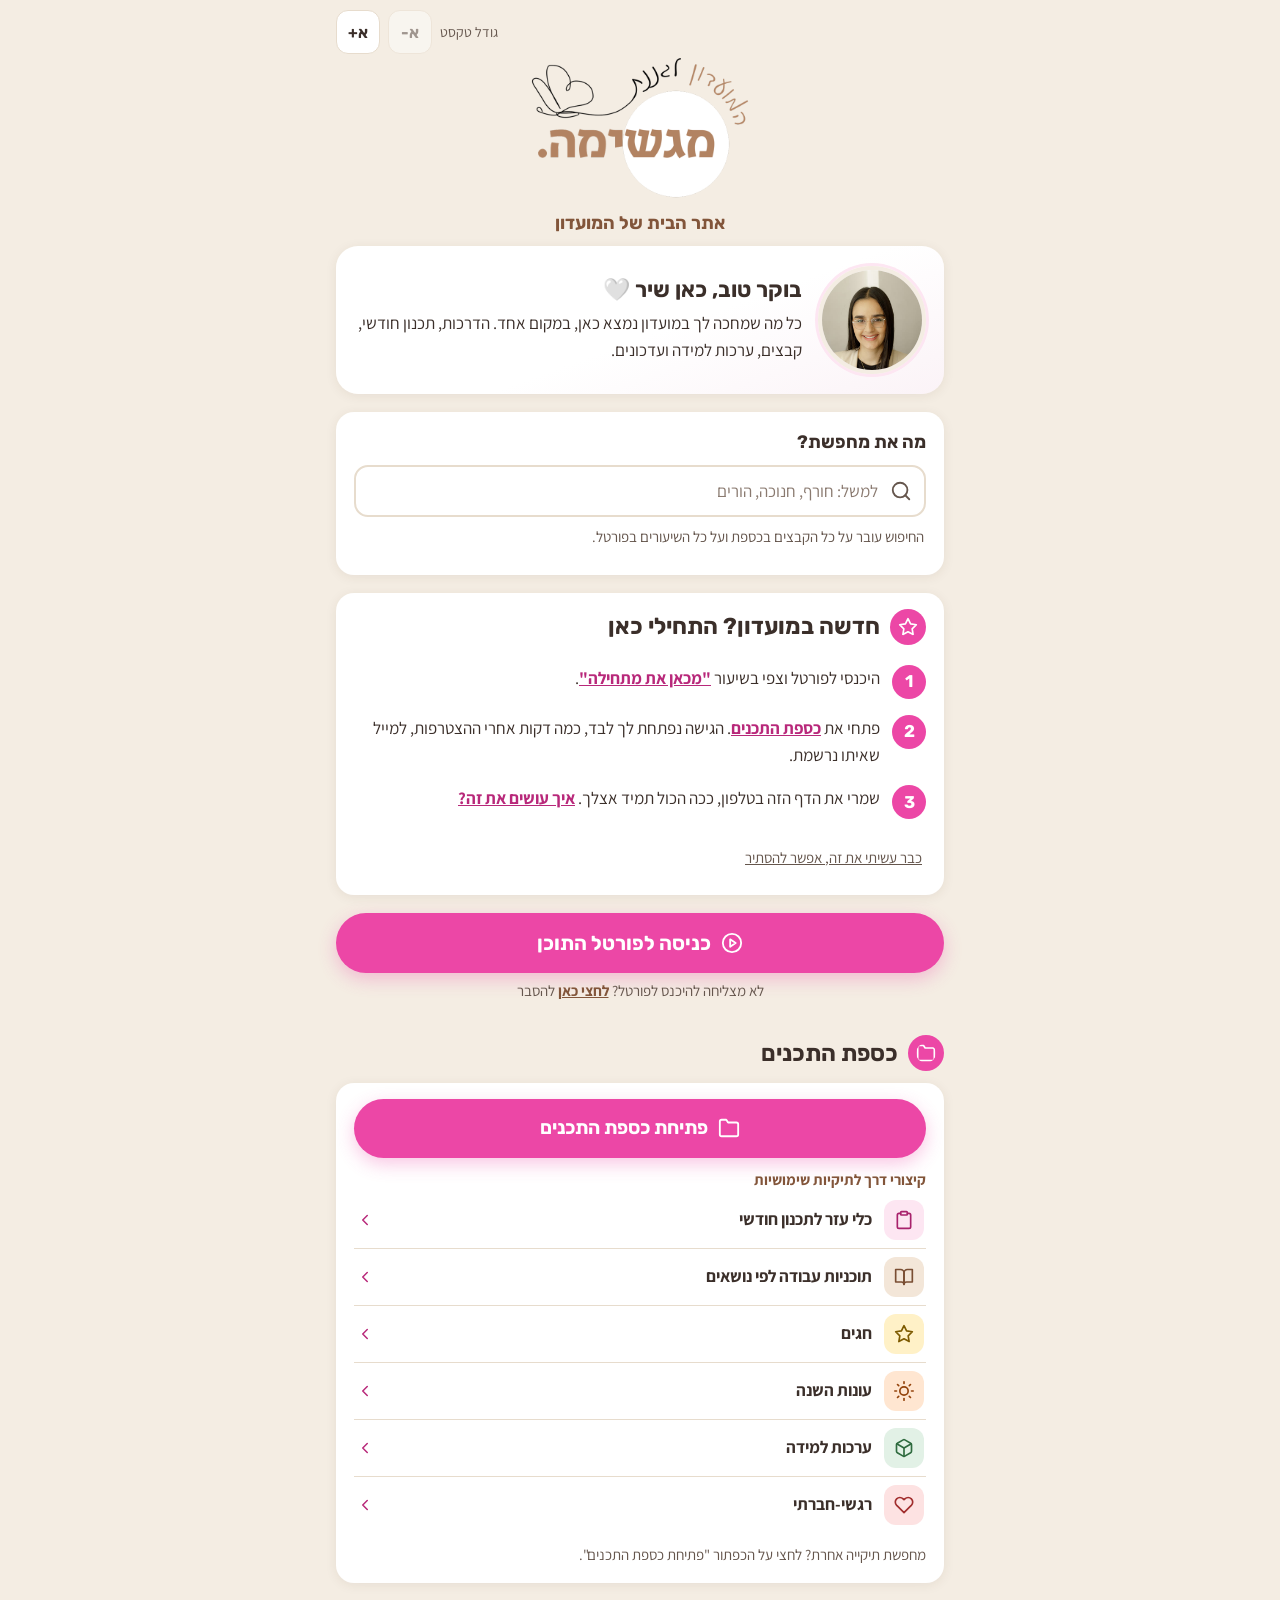
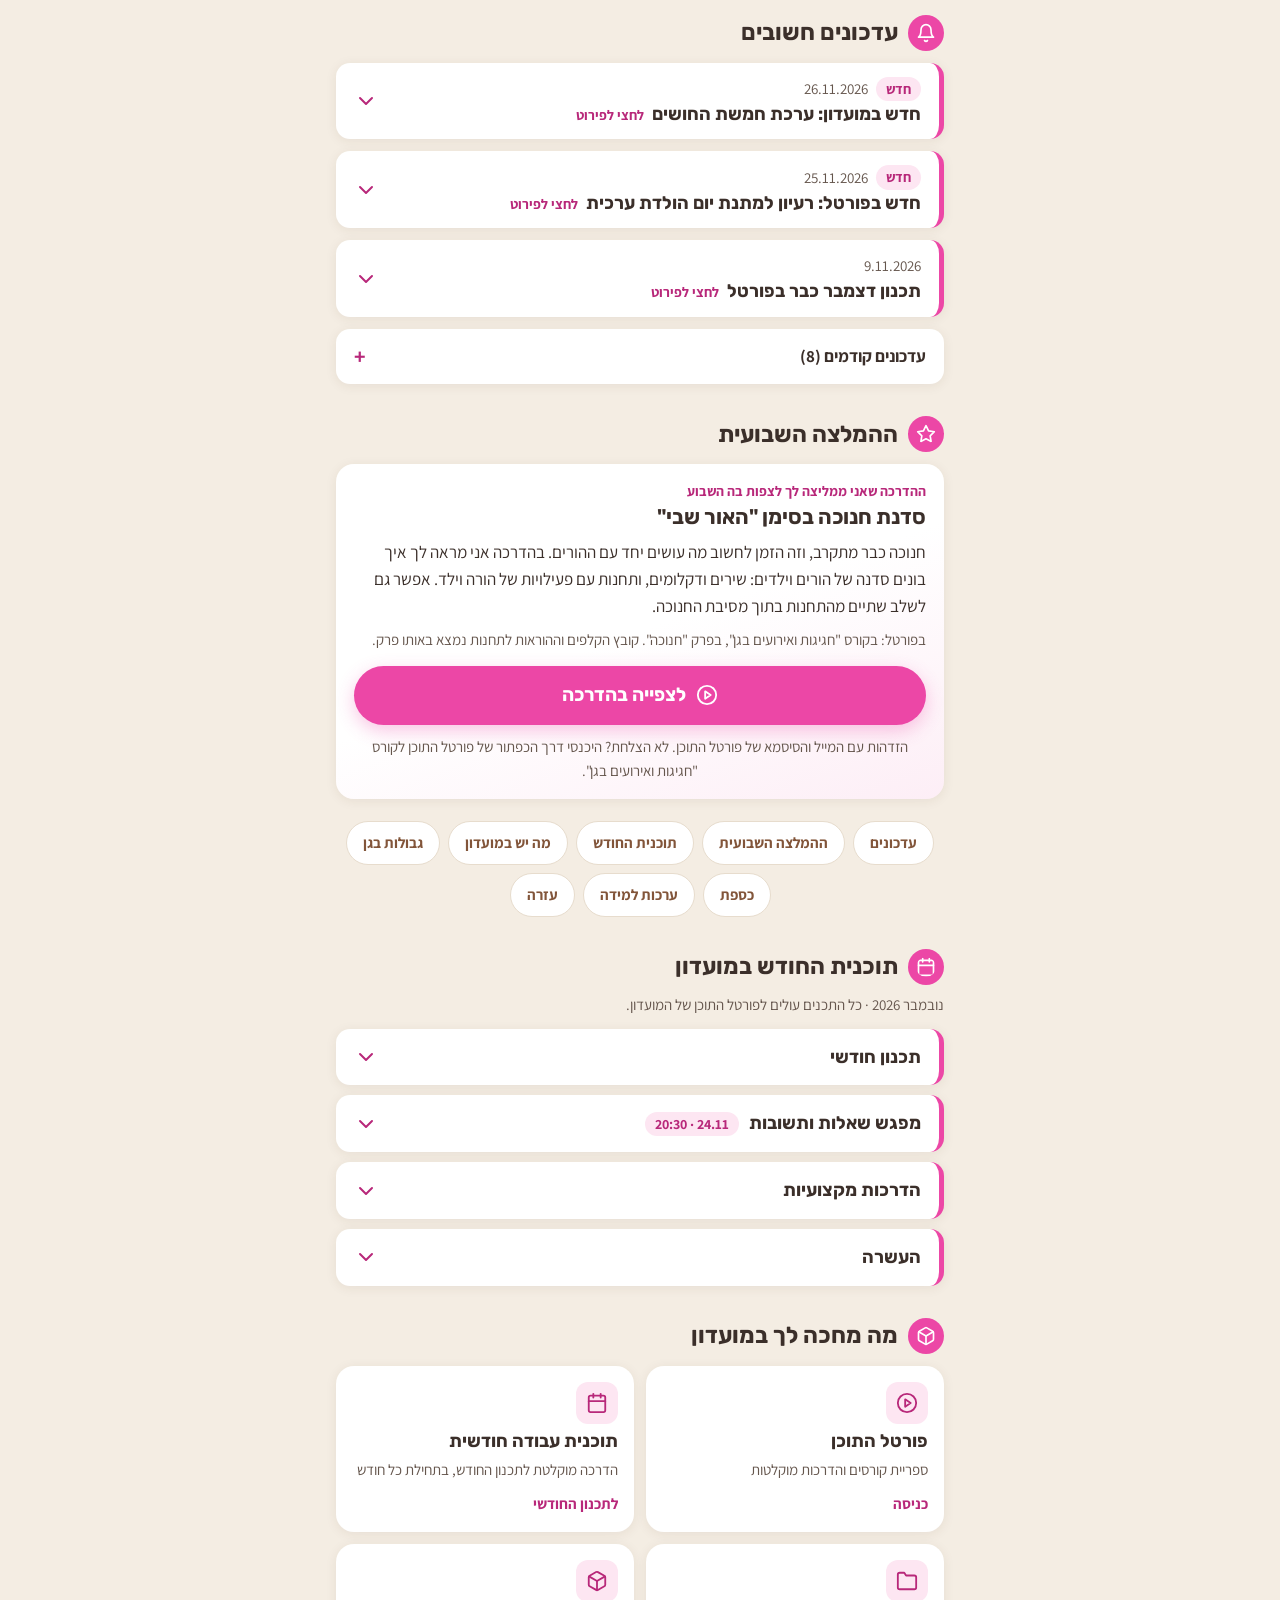
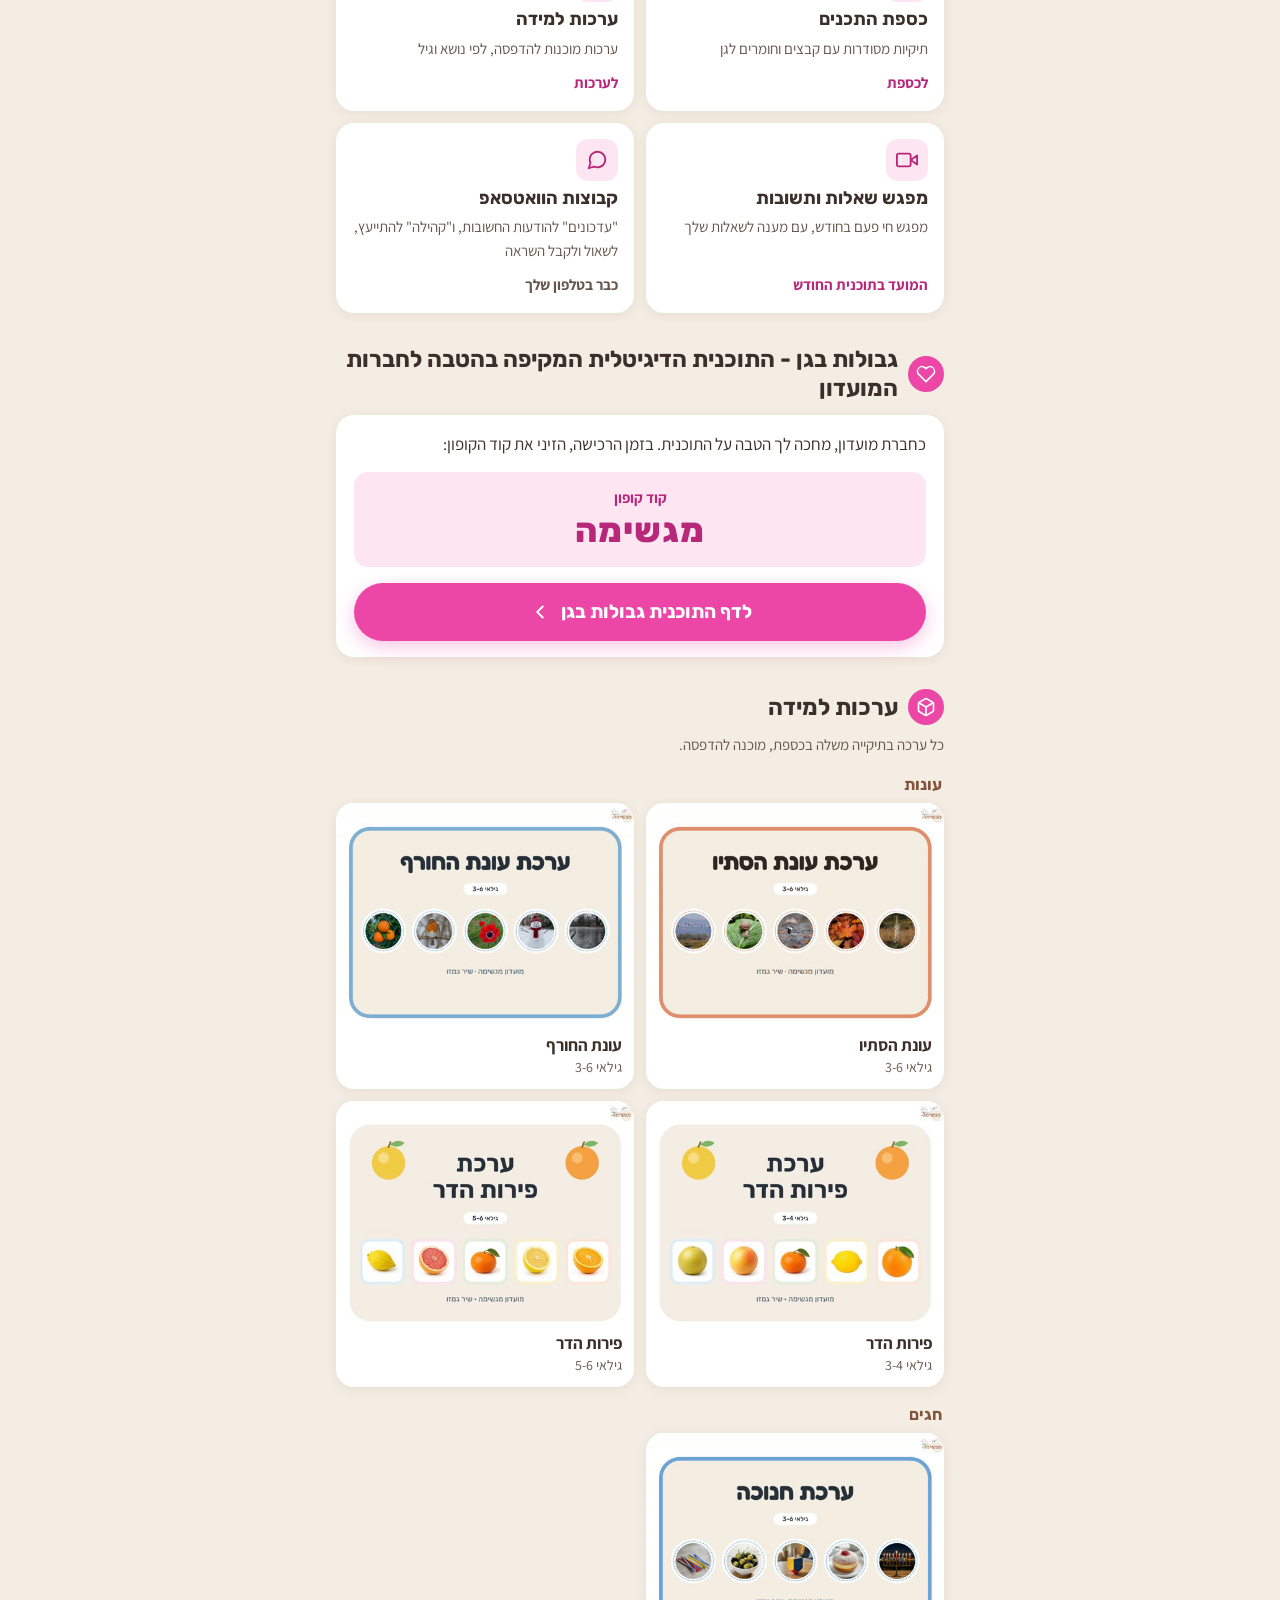
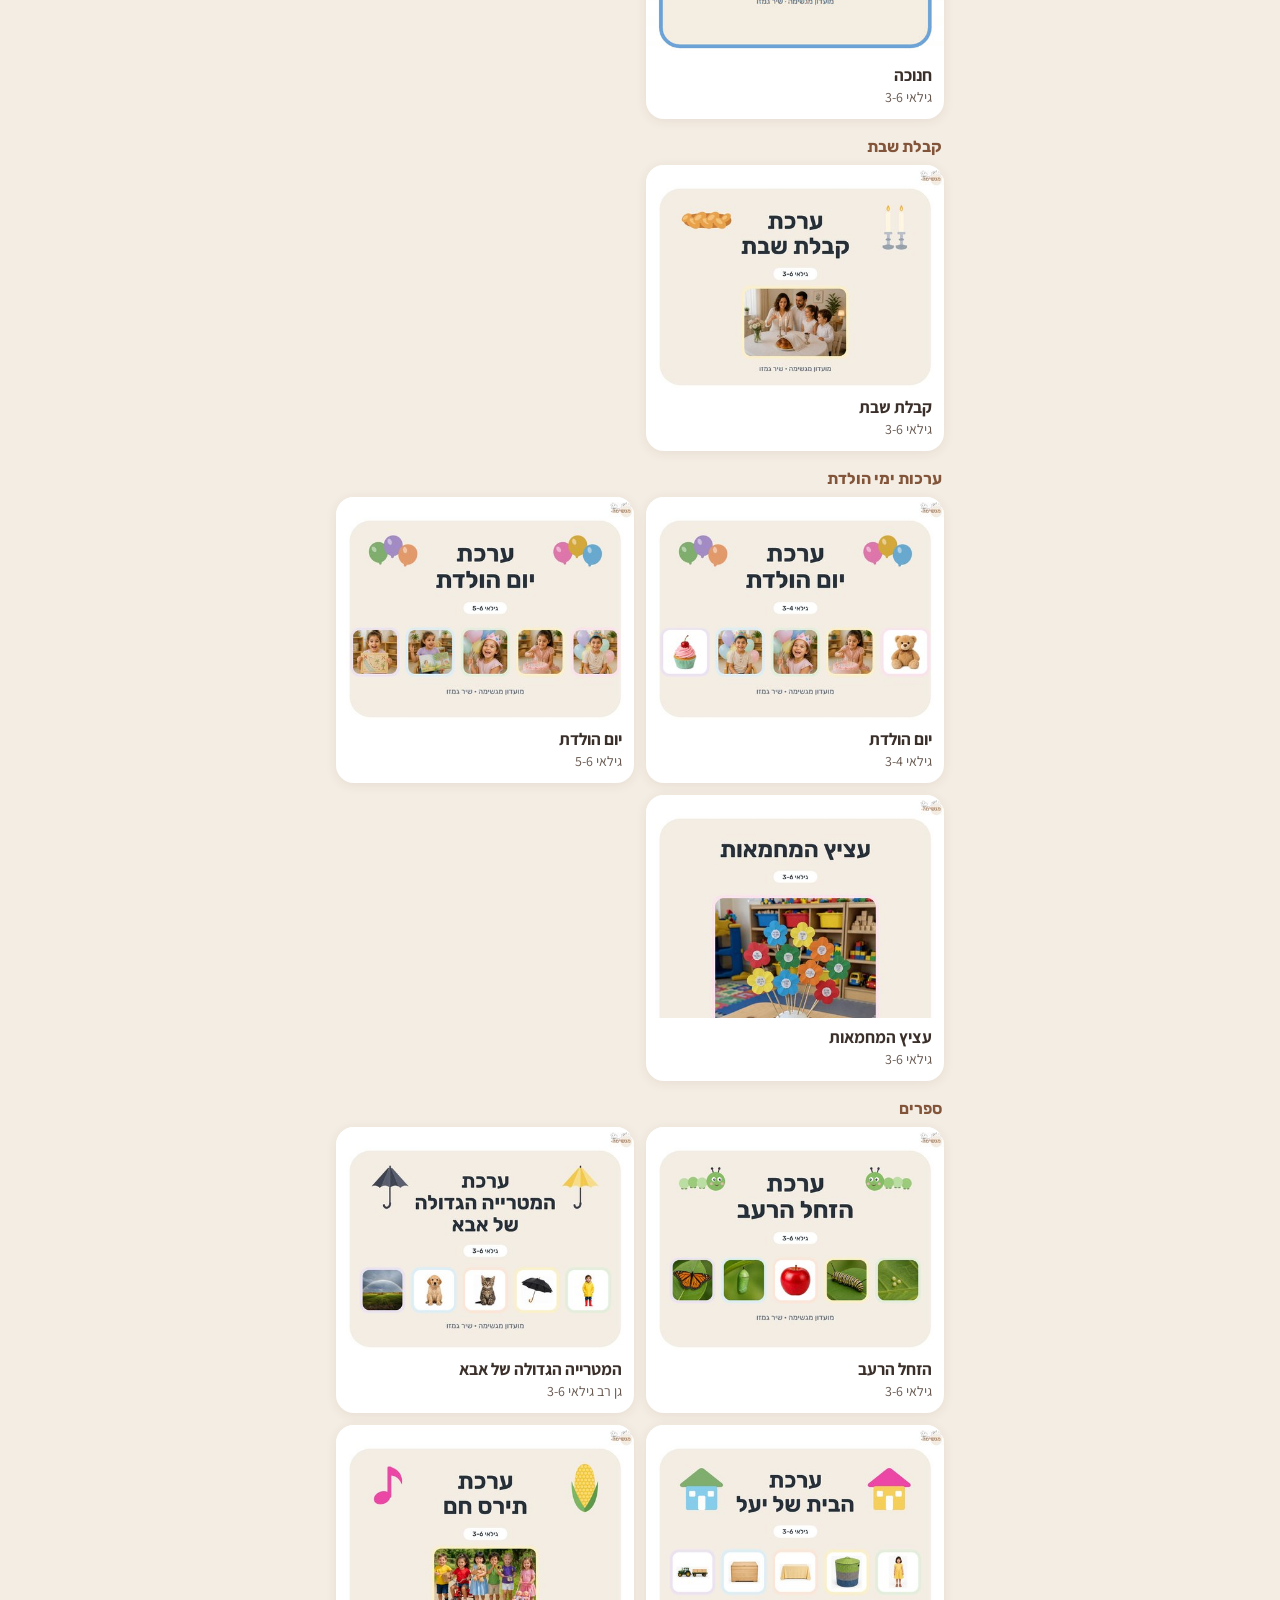
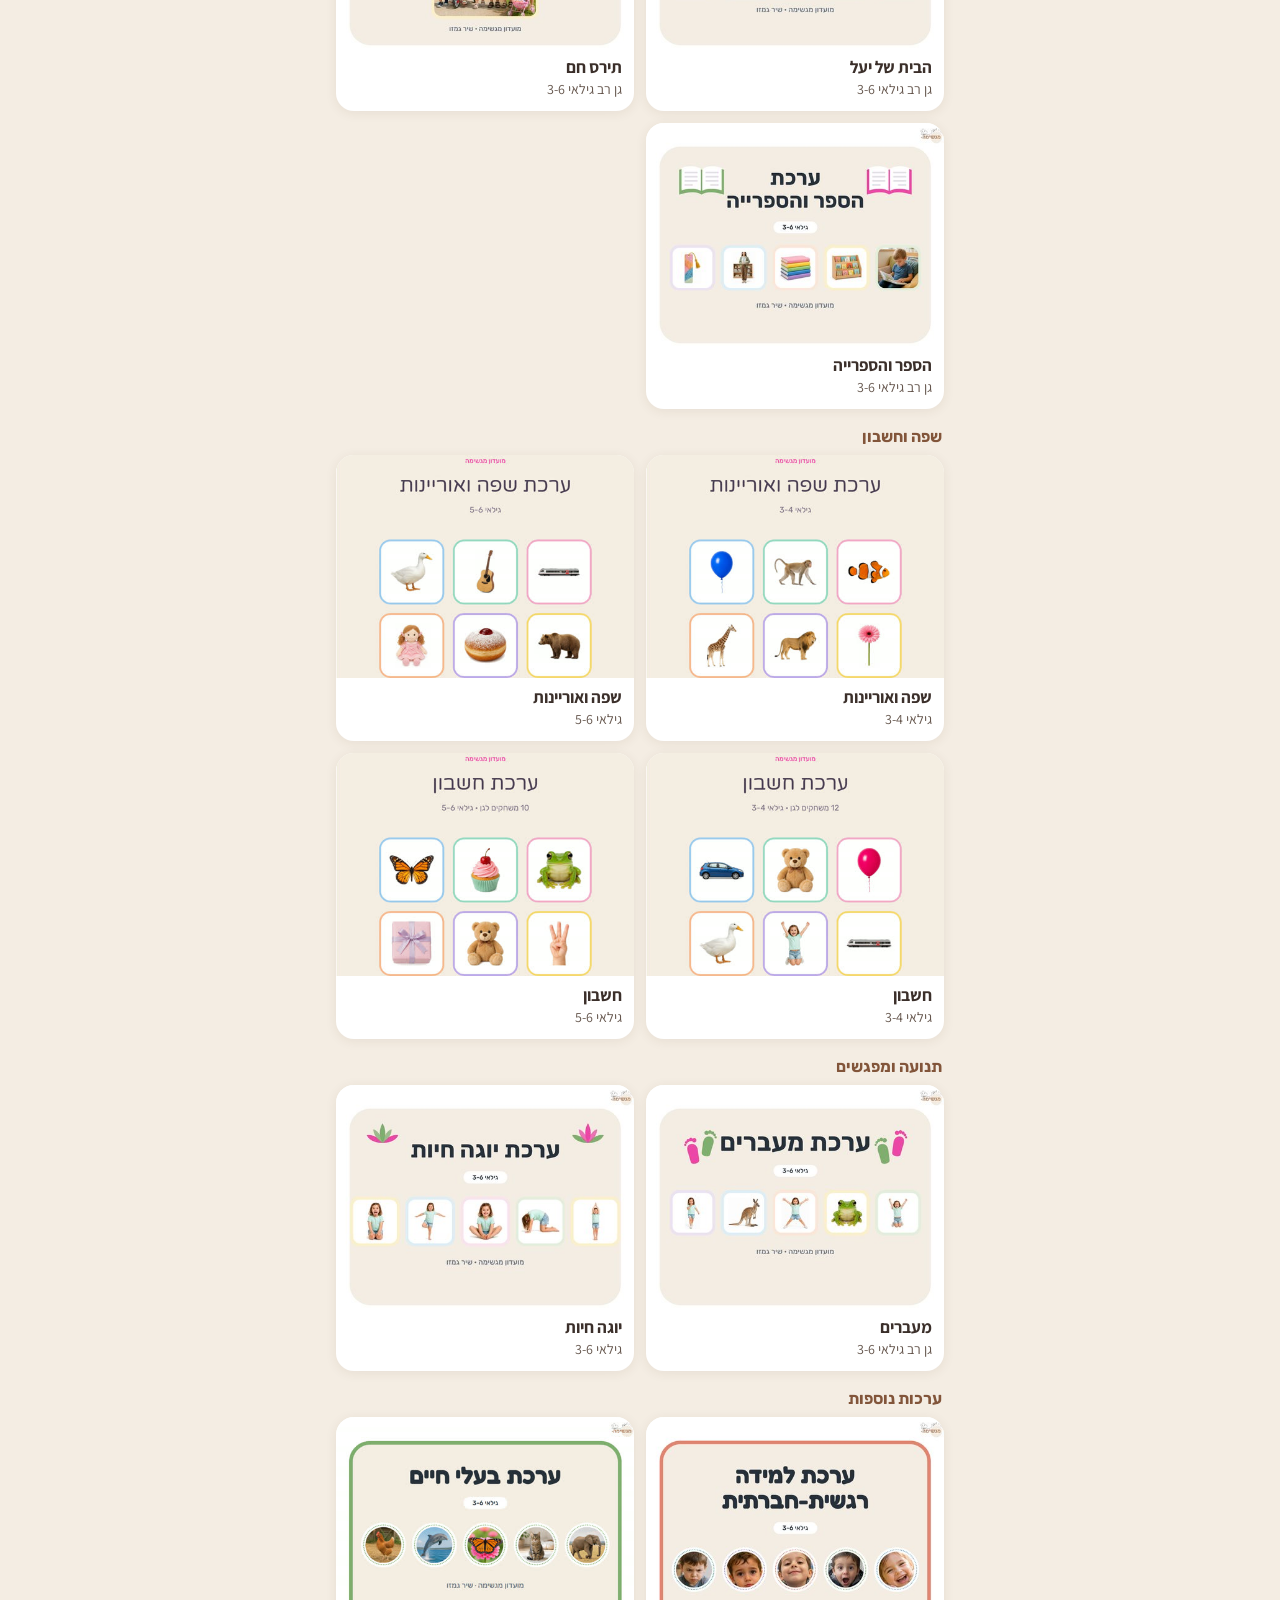
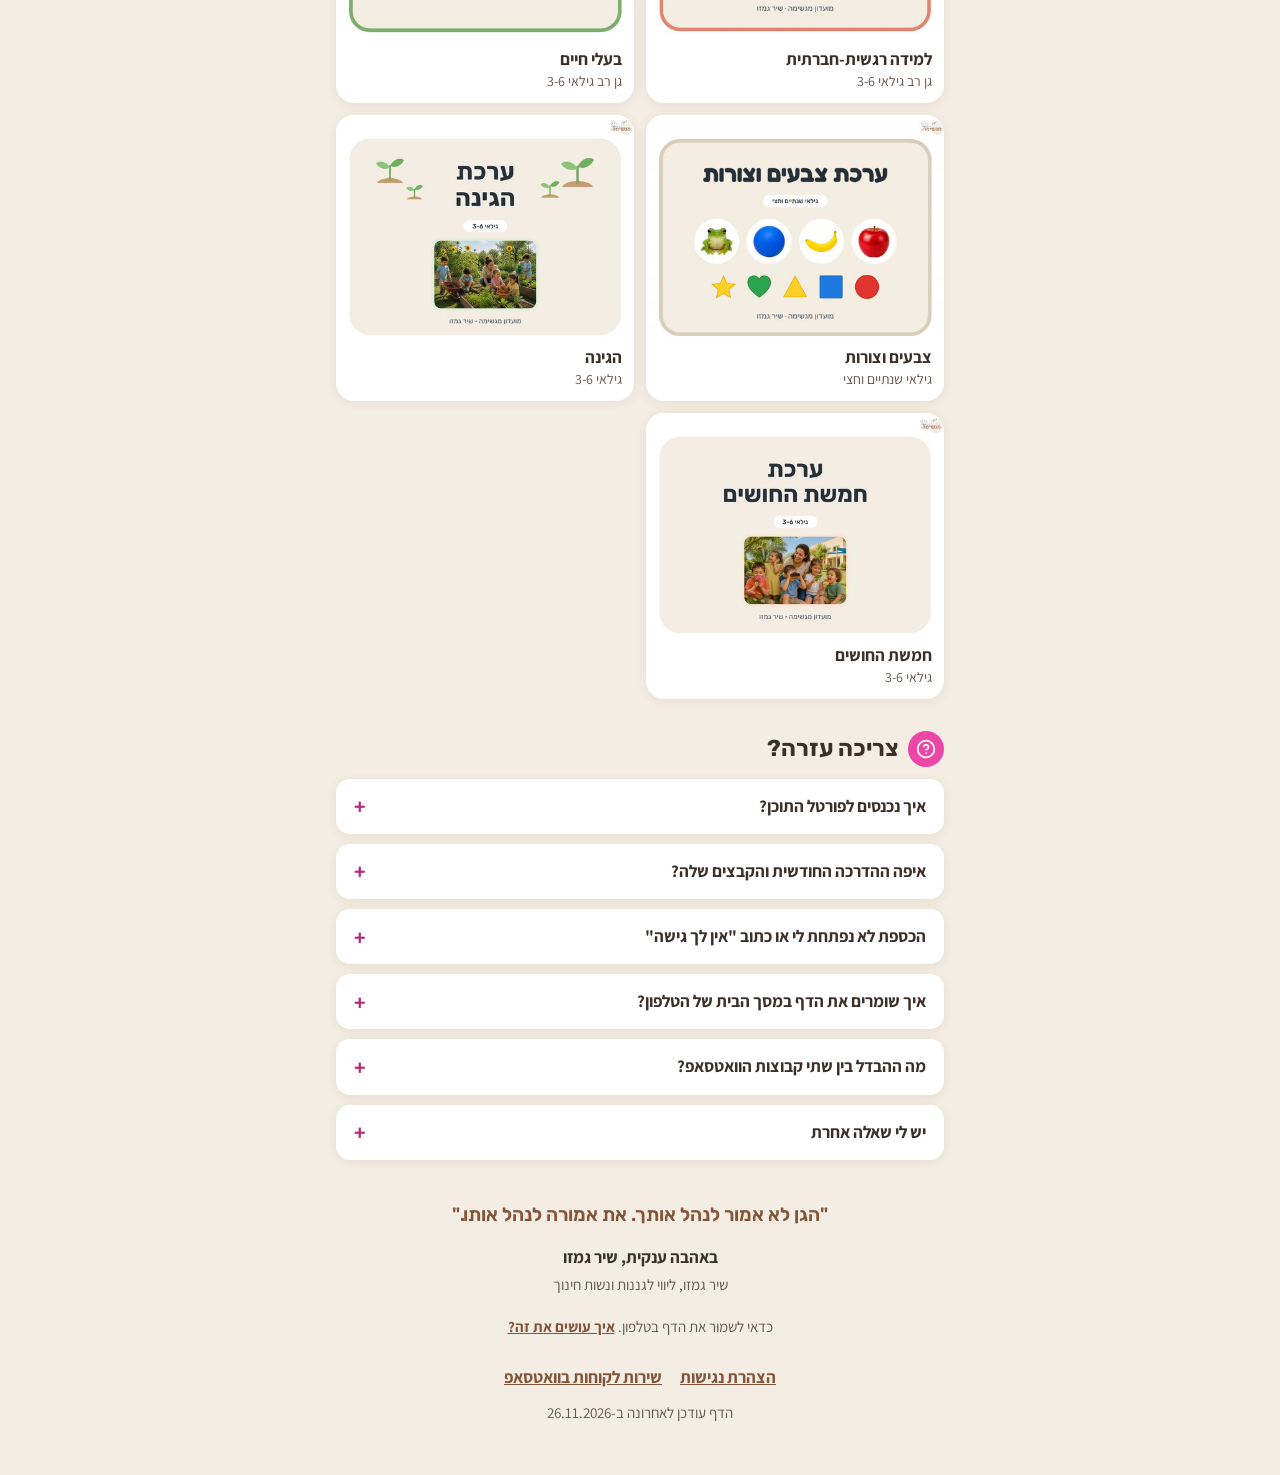
==== commit 489a4d99: "Hub: five senses kit (kit card + update card) Co-Authored-By: Claude Opus 5.5 <noreply@anthropic.com" ====
--- a/index.html
+++ b/index.html
@@ -139,6 +139,14 @@
     <h2 id="updates-title"><svg class="ic" aria-hidden="true" focusable="false"><use href="#i-bell"/></svg>עדכונים חשובים</h2>
     <div class="stack" id="updates-list">
 
+      <details class="update" data-date="2026-11-26">
+        <summary><span class="t"><span class="meta"><span class="small">26.11.2026</span></span><h3>חדש במועדון: ערכת חמשת החושים</h3></span><svg class="ic arrow" aria-hidden="true" focusable="false"><use href="#i-down"/></svg></summary>
+        <div class="answer">
+          <p>16 משחקים סביב חמשת החושים: מה שומעים, מה מריחים, נוגעים ומרגישים, מתוק חמוץ ומלוח, מה רואים בזכוכית המגדלת, וגם לוטו הקולות ומשחק לוח "טיול חושים". לגן רב גילאי 3-6, בכל משחק יש גרסה בסיסית ואתגר, ולכל משחק יש דף הסבר בשבילך.</p>
+          <a class="link" href="https://drive.google.com/drive/folders/1-mZg3QYil8jTlY_B5VBYggv1f_vaxJqj" target="_blank" rel="noopener">לערכת חמשת החושים <svg class="ic" aria-hidden="true" focusable="false"><use href="#i-left"/></svg></a>
+        </div>
+      </details>
+
       <details class="update" data-date="2026-11-25">
         <summary><span class="t"><span class="meta"><span class="small">25.11.2026</span></span><h3>חדש בפורטל: רעיון למתנת יום הולדת ערכית</h3></span><svg class="ic arrow" aria-hidden="true" focusable="false"><use href="#i-down"/></svg></summary>
         <div class="answer">
@@ -430,6 +438,7 @@
       <a class="card kit" href="https://drive.google.com/drive/folders/1OZAZhlsLgGzVb0NP5fHWOFI8BegpBpl-" target="_blank" rel="noopener"><img src="img/kits/animals.jpg" alt="" width="480" height="360" loading="lazy"><span class="name">בעלי חיים</span><span class="age">גן רב גילאי 3-6</span></a>
       <a class="card kit" href="https://drive.google.com/drive/folders/1elWCKzDdljZe90RhiFqMrQmVqr_nHDkF" target="_blank" rel="noopener"><img src="img/kits/colors-shapes.jpg" alt="" width="480" height="360" loading="lazy"><span class="name">צבעים וצורות</span><span class="age">גילאי שנתיים וחצי</span></a>
       <a class="card kit" href="https://drive.google.com/drive/folders/1ObiCrtlBkMjdHdjx49Un6H60R0Tr2q3R" target="_blank" rel="noopener"><img src="img/kits/garden.jpg" alt="" width="480" height="360" loading="lazy"><span class="name">הגינה</span><span class="age">גילאי 3-6</span></a>
+      <a class="card kit" href="https://drive.google.com/drive/folders/1-mZg3QYil8jTlY_B5VBYggv1f_vaxJqj" target="_blank" rel="noopener"><img src="img/kits/senses.jpg" alt="" width="480" height="360" loading="lazy"><span class="name">חמשת החושים</span><span class="age">גילאי 3-6</span></a>
     </div>
   </section>
 
@@ -517,7 +526,7 @@
       <a href="accessibility.html">הצהרת נגישות</a>
       <a href="https://wa.me/972557771325" target="_blank" rel="noopener">שירות לקוחות בוואטסאפ</a>
     </div>
-    <p class="small">הדף עודכן לאחרונה ב-25.11.2026</p>
+    <p class="small">הדף עודכן לאחרונה ב-26.11.2026</p>
   </footer>
 
 </div>
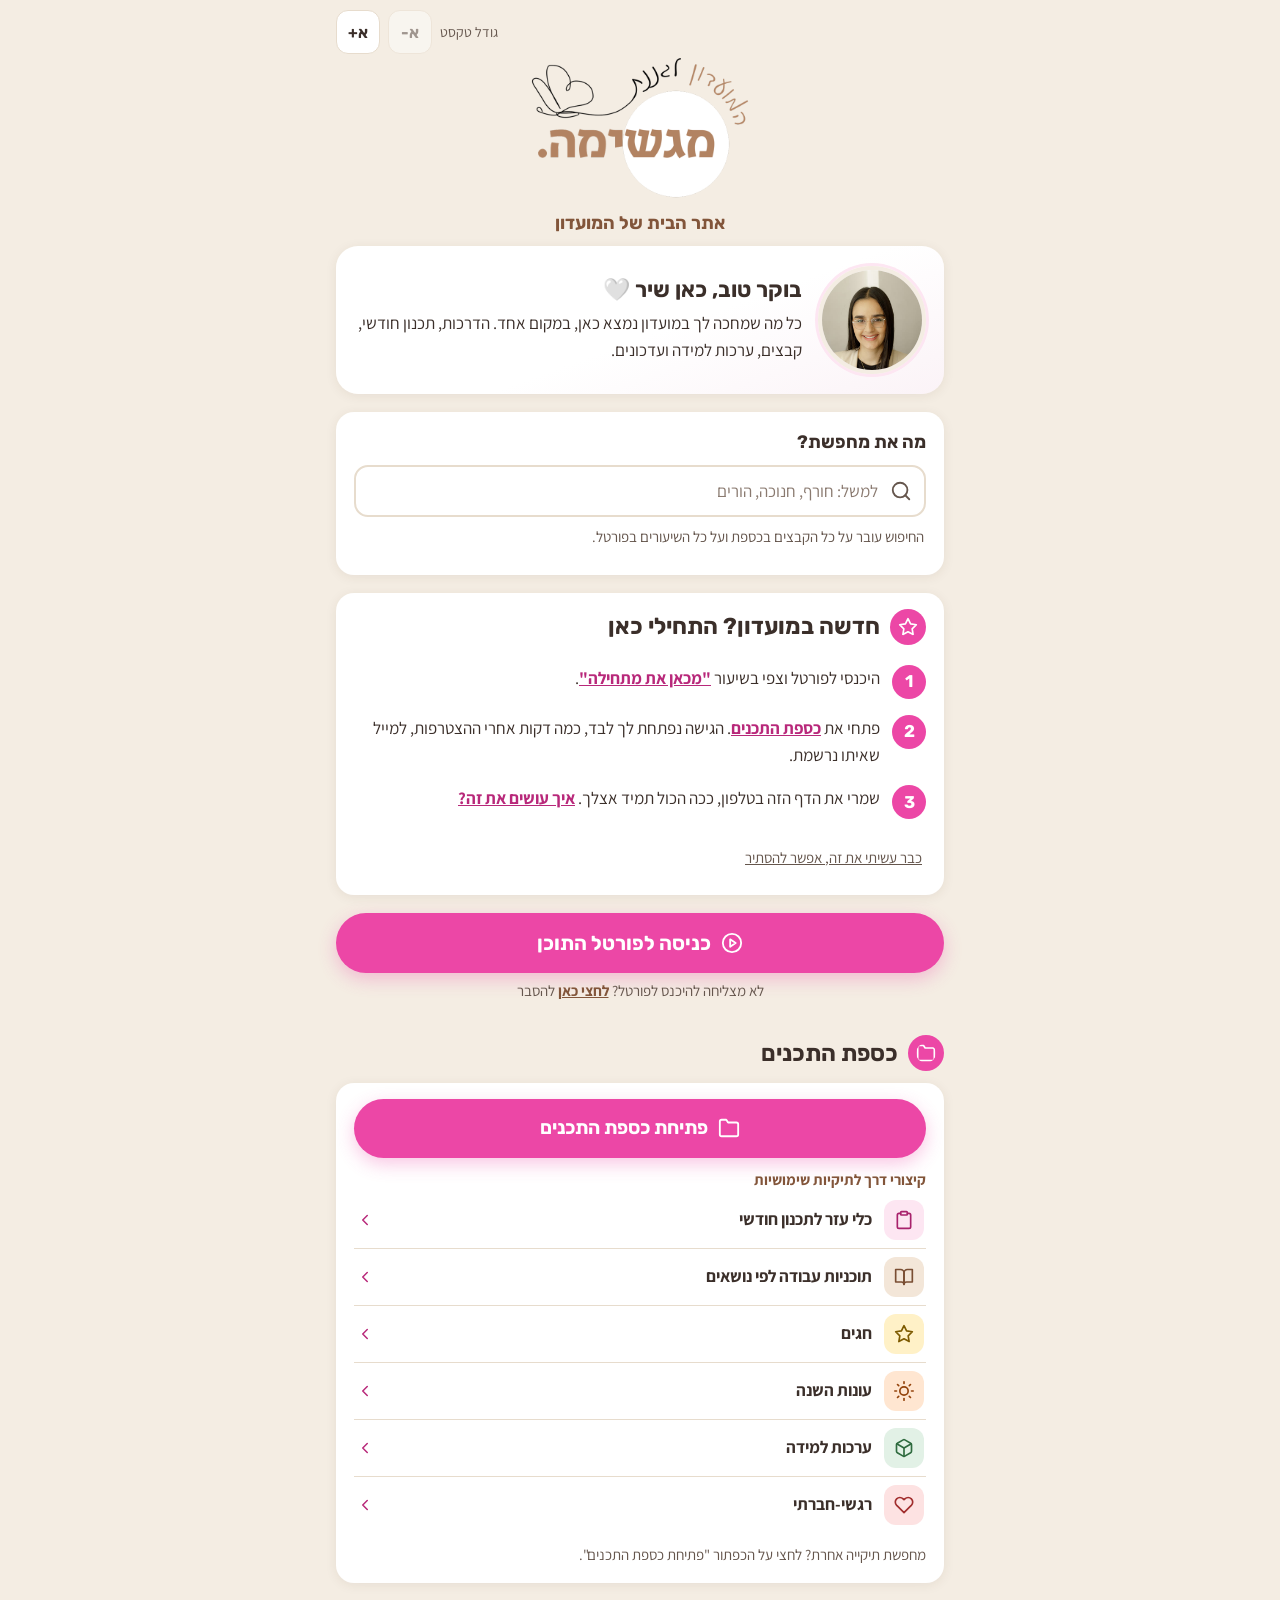
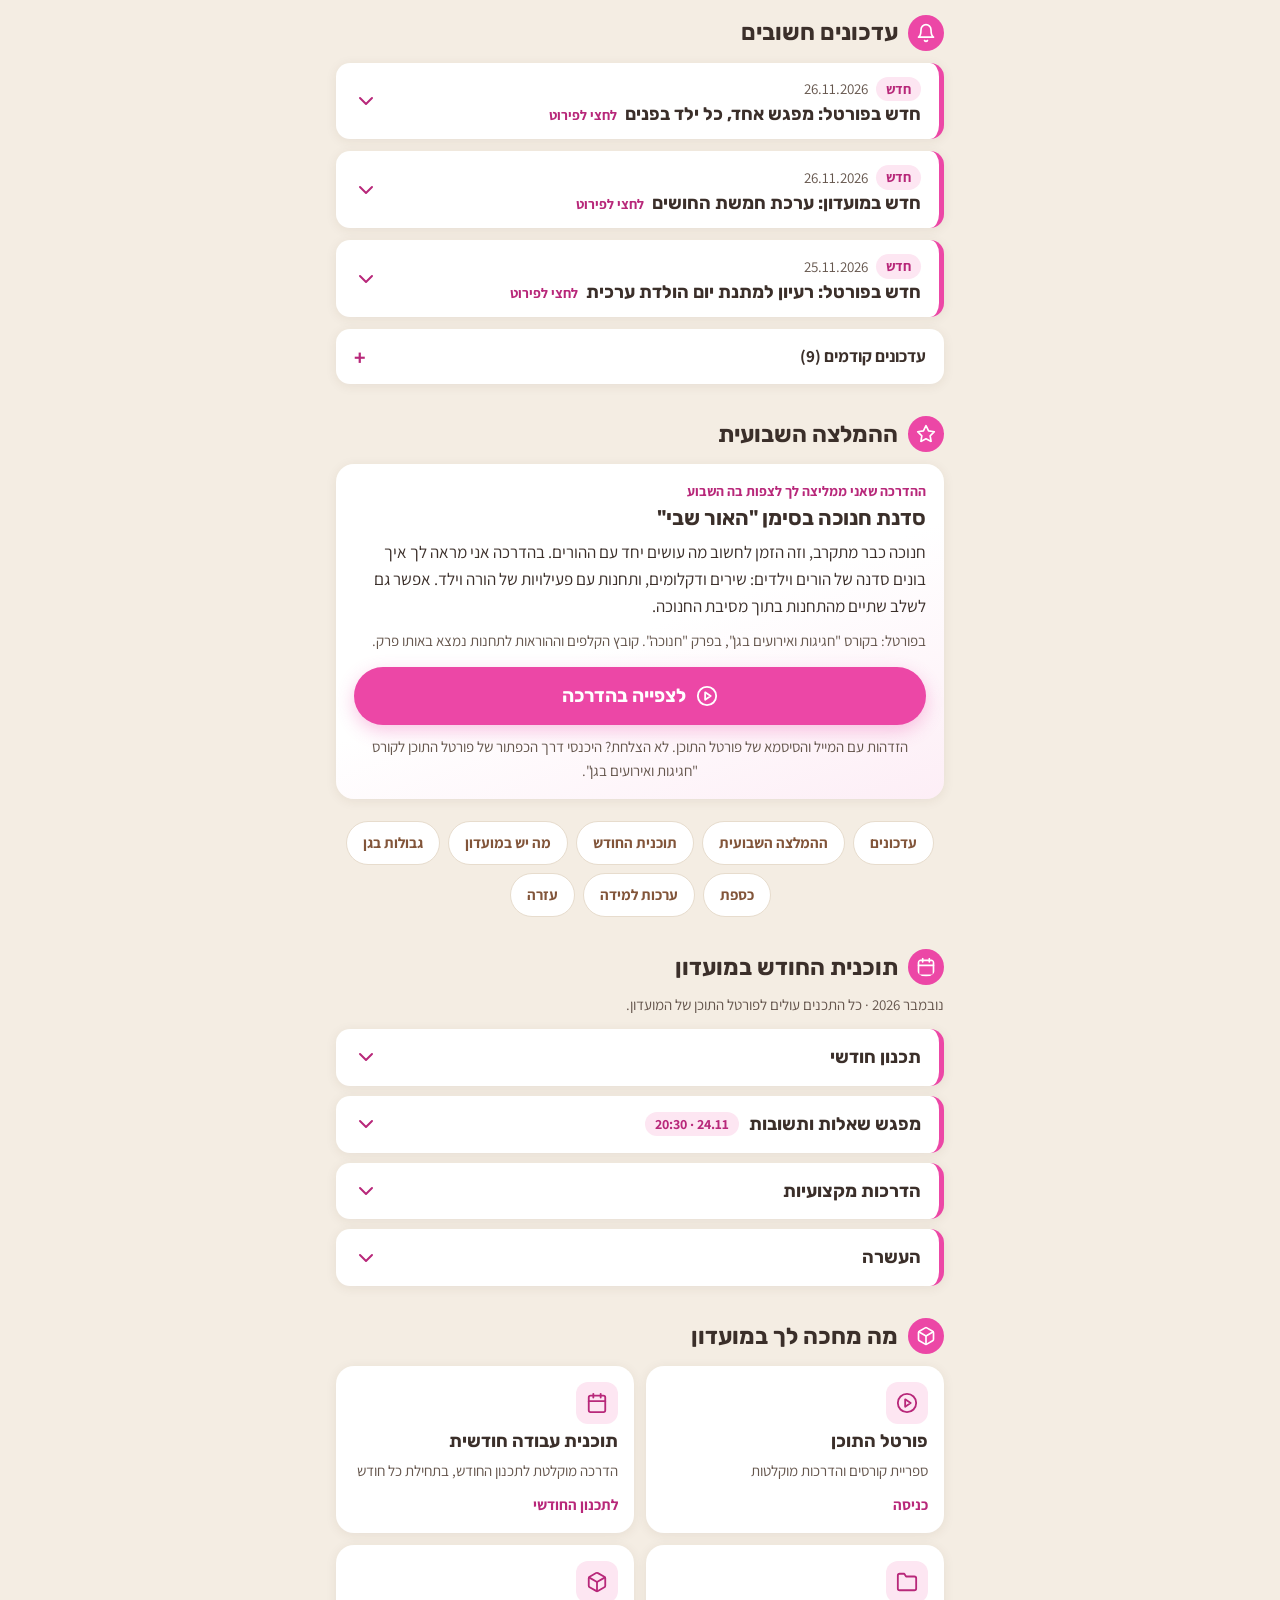
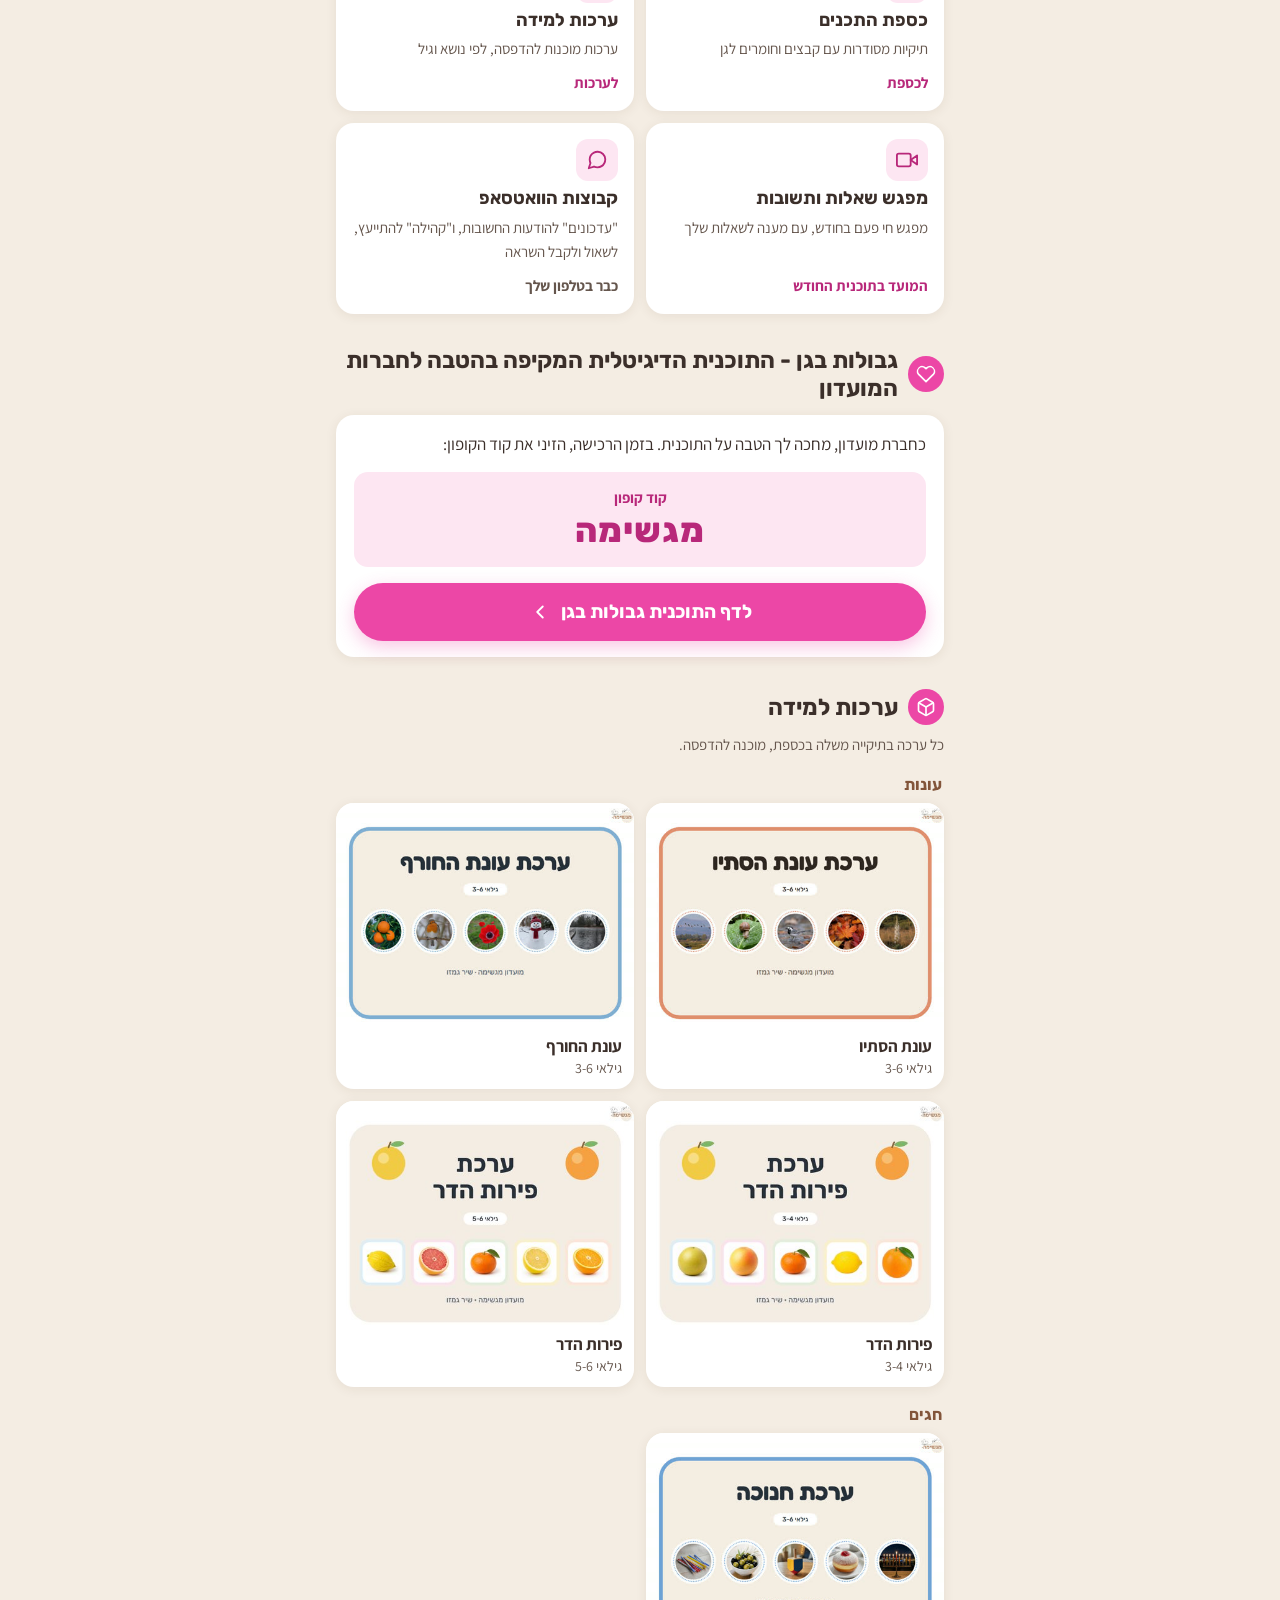
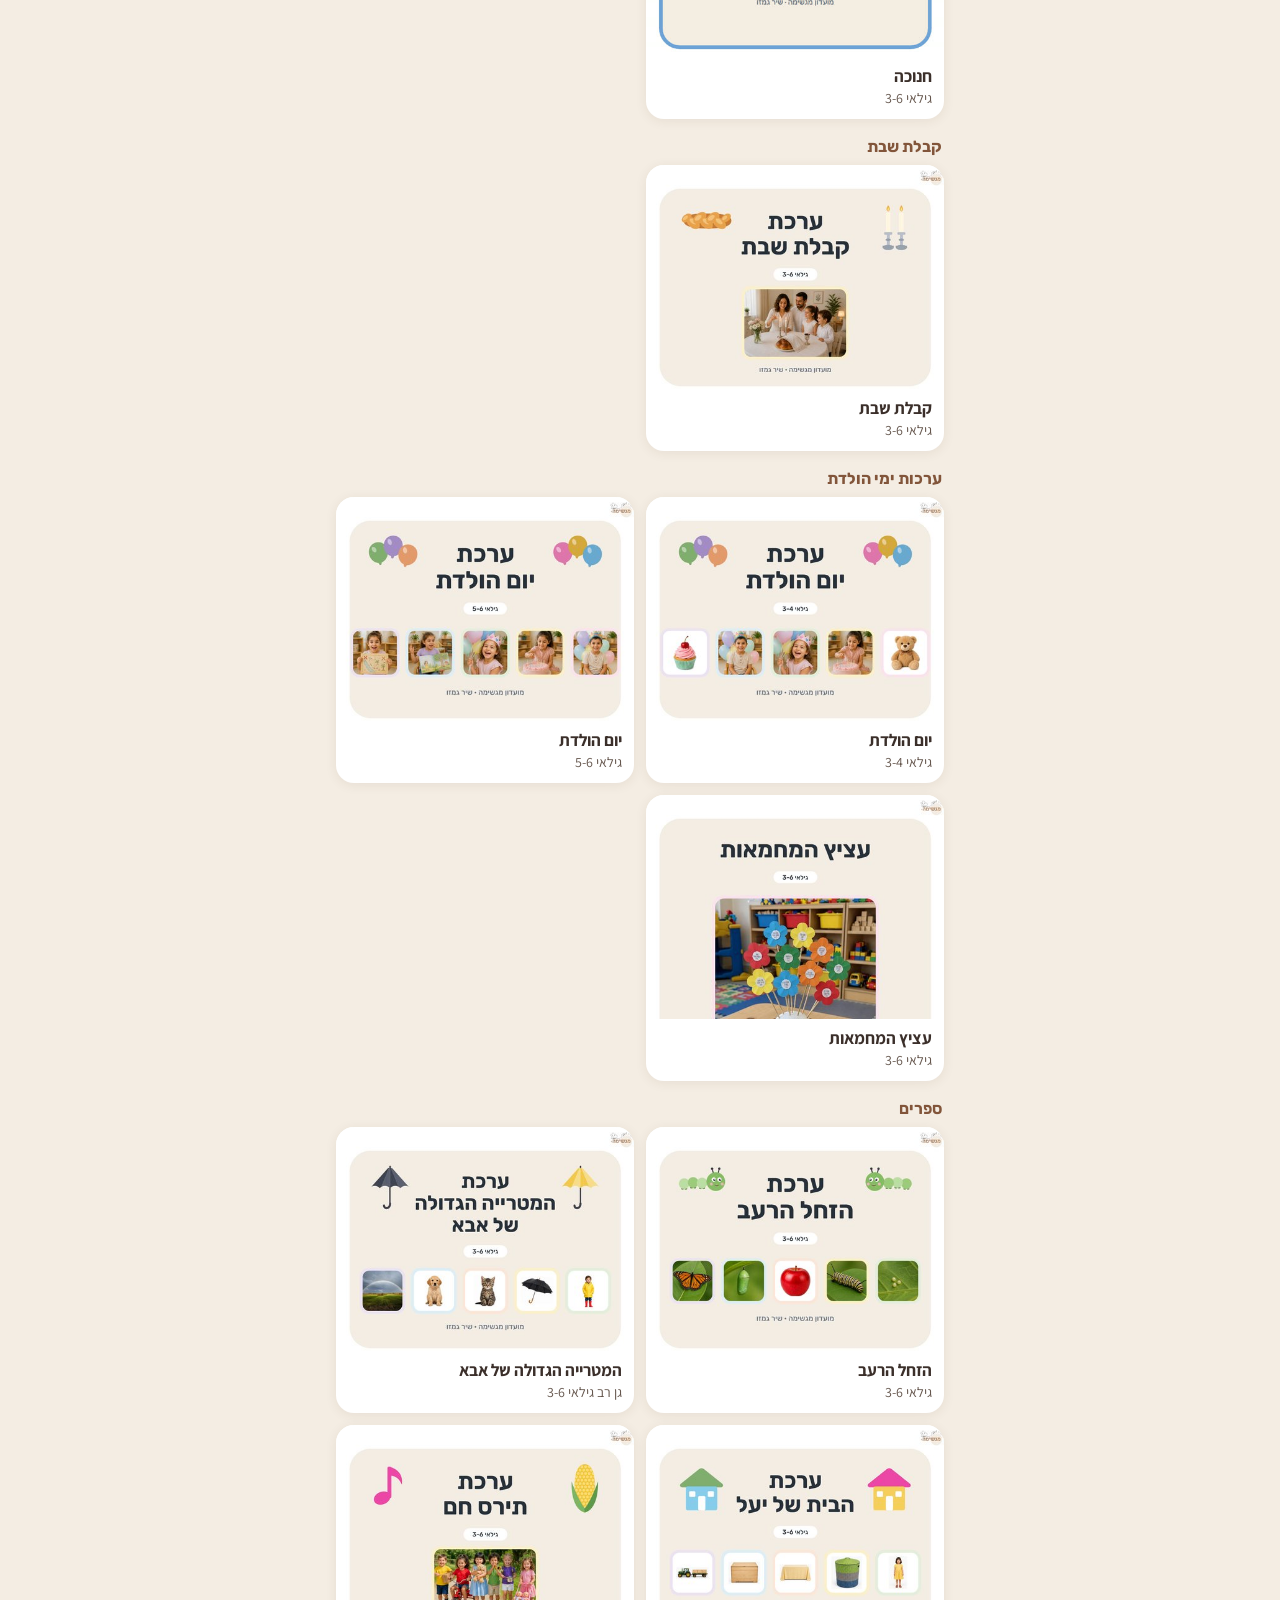
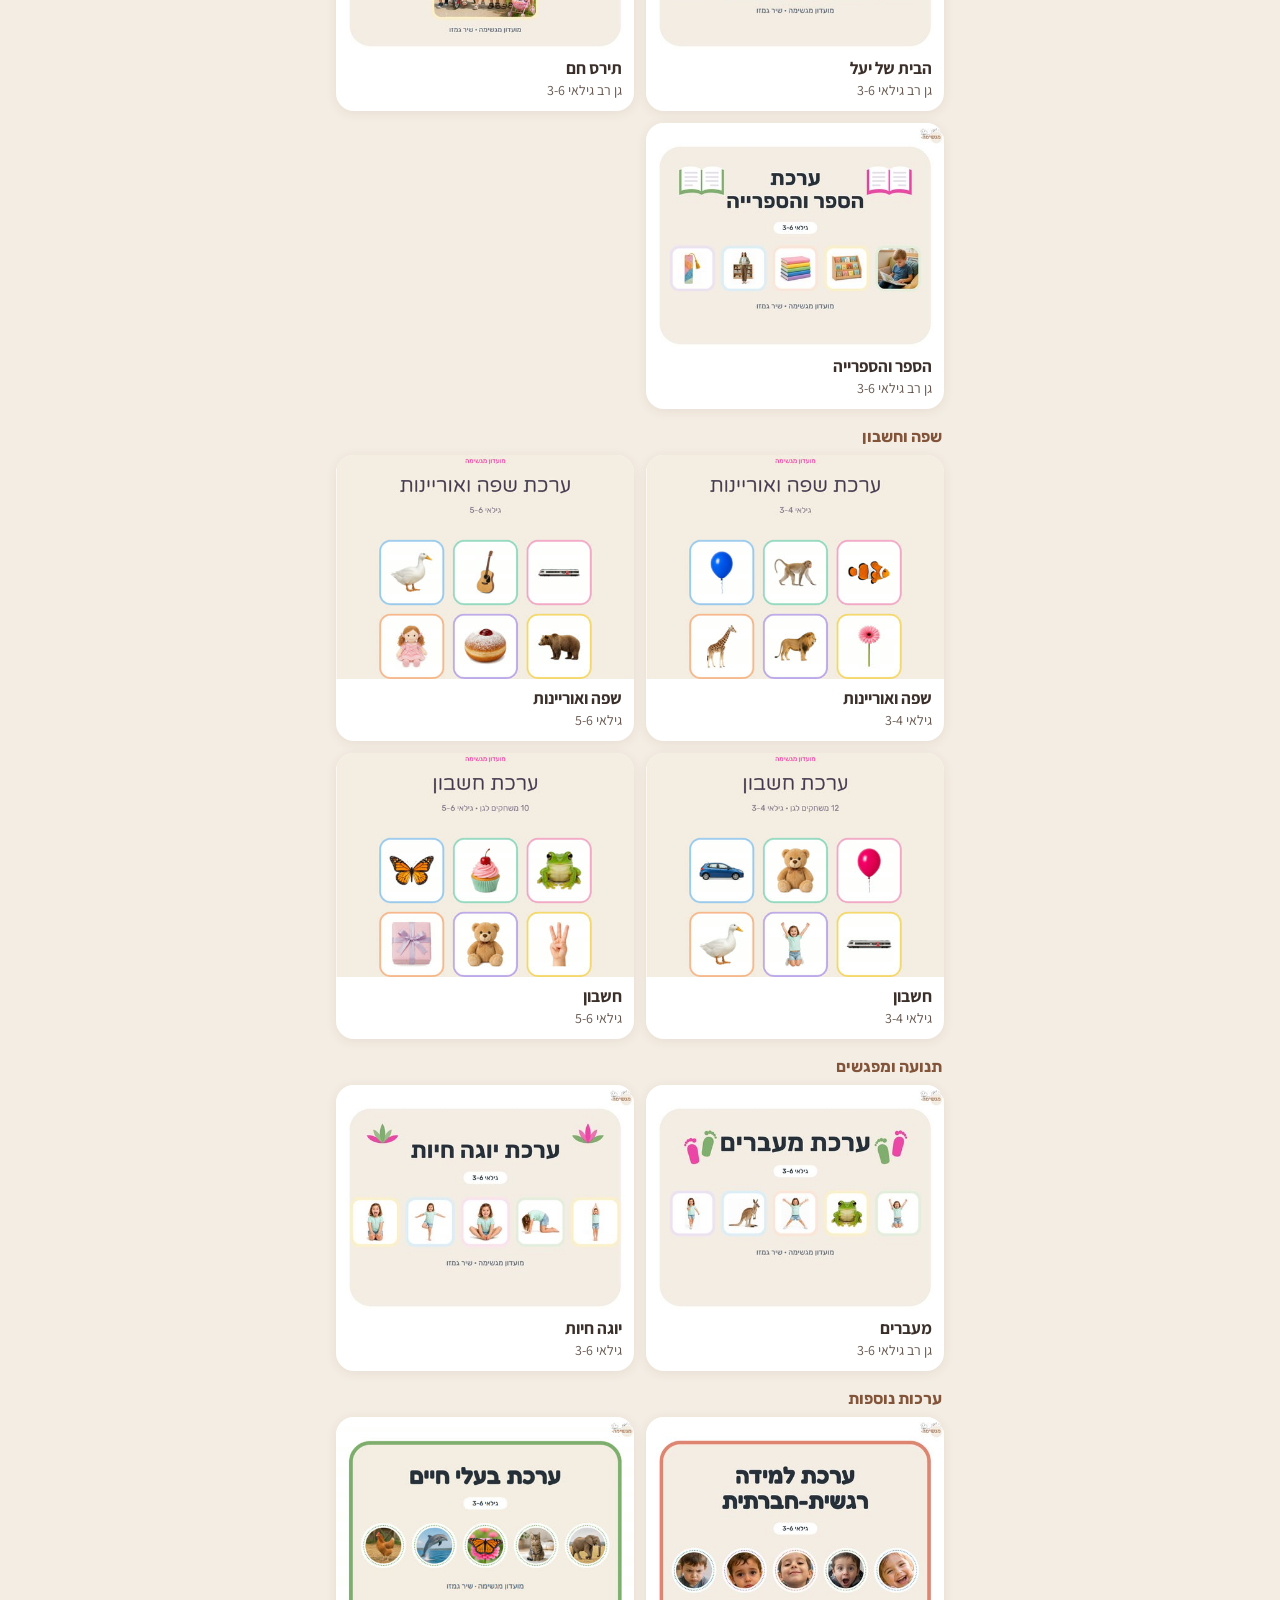
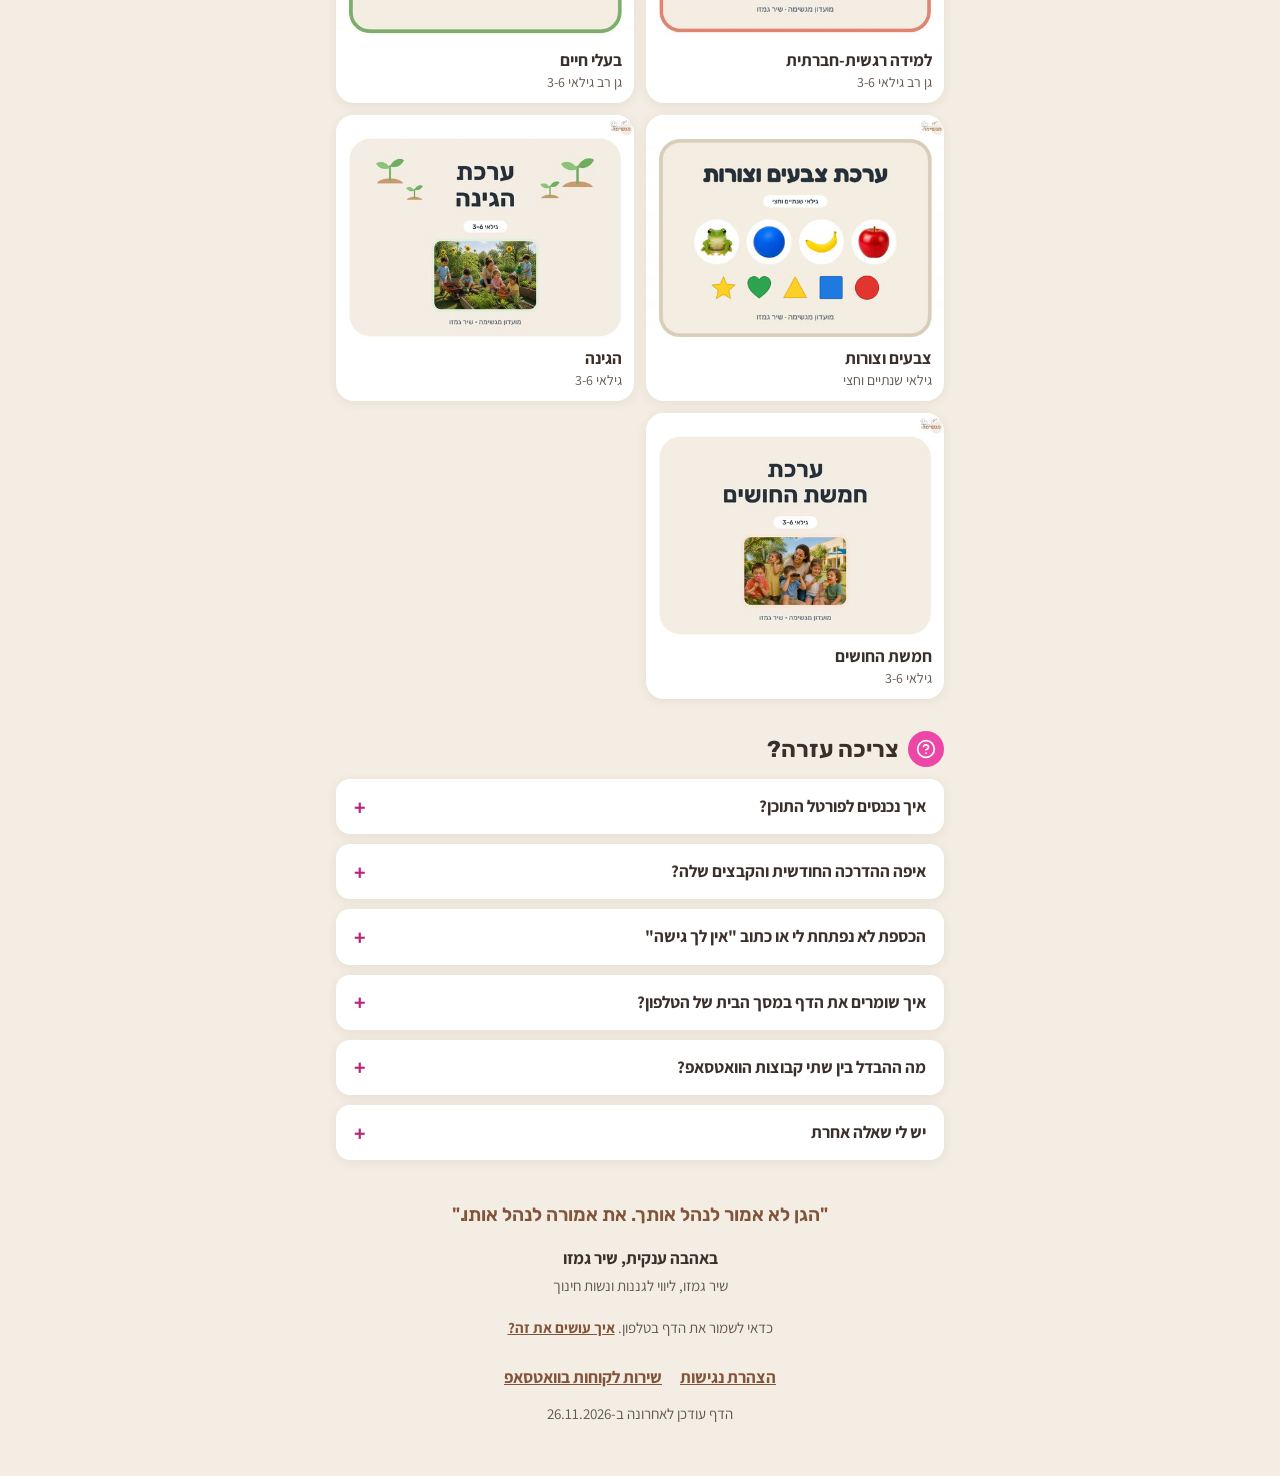
==== commit 85743f1b: "Hub: mifgash for different levels training is in the portal (update card + plan link)" ====
--- a/index.html
+++ b/index.html
@@ -140,6 +140,18 @@
     <div class="stack" id="updates-list">
 
       <details class="update" data-date="2026-11-26">
+        <summary><span class="t"><span class="meta"><span class="small">26.11.2026</span></span><h3>חדש בפורטל: מפגש אחד, כל ילד בפנים</h3></span><svg class="ic arrow" aria-hidden="true" focusable="false"><use href="#i-down"/></svg></summary>
+        <div class="answer">
+          <p>ההדרכה החדשה עלתה: כלים לבניית מפגש אחד לילדים בגילאים שונים וברמות שונות, כך שכל ילד משתתף ולומד. היא בפורטל, בקורס "מפגשים בגן", בפרק "התאמת מפגש לגילאים שונים ו/או רמות שונות".</p>
+          <p>ממליצה לך לצפות קודם בסדנת "מפגש בקלות" באותו קורס, כדי להבין את הבסיס.</p>
+          <div style="display:flex; flex-wrap:wrap; gap:4px 20px;">
+            <a class="link" href="https://my.schooler.biz/s/108438/1768728544408/vTBOOp8?tid=0" target="_blank" rel="noopener">לצפייה בהדרכה <svg class="ic" aria-hidden="true" focusable="false"><use href="#i-left"/></svg></a>
+            <a class="link" href="https://my.schooler.biz/s/108438/1768728544408/jMrWV2Y?tid=0" target="_blank" rel="noopener">לסדנת מפגש בקלות <svg class="ic" aria-hidden="true" focusable="false"><use href="#i-left"/></svg></a>
+          </div>
+        </div>
+      </details>
+
+      <details class="update" data-date="2026-11-26">
         <summary><span class="t"><span class="meta"><span class="small">26.11.2026</span></span><h3>חדש במועדון: ערכת חמשת החושים</h3></span><svg class="ic arrow" aria-hidden="true" focusable="false"><use href="#i-down"/></svg></summary>
         <div class="answer">
           <p>16 משחקים סביב חמשת החושים: מה שומעים, מה מריחים, נוגעים ומרגישים, מתוק חמוץ ומלוח, מה רואים בזכוכית המגדלת, וגם לוטו הקולות ומשחק לוח "טיול חושים". לגן רב גילאי 3-6, בכל משחק יש גרסה בסיסית ואתגר, ולכל משחק יש דף הסבר בשבילך.</p>
@@ -304,7 +316,7 @@
       <summary><span class="t">הדרכות מקצועיות</span><svg class="ic arrow" aria-hidden="true" focusable="false"><use href="#i-down"/></svg></summary>
       <div class="answer">
         <ol>
-          <li><strong>מפגש מותאם לכל ילד:</strong> כלים לבניית מפגש אחד לילדים בגילאים שונים וברמות שונות, כך שכל ילד משתתף ולומד.</li>
+          <li><strong>מפגש מותאם לכל ילד:</strong> כלים לבניית מפגש אחד לילדים בגילאים שונים וברמות שונות, כך שכל ילד משתתף ולומד. <a class="link" href="https://my.schooler.biz/s/108438/1768728544408/vTBOOp8?tid=0" target="_blank" rel="noopener">כבר בפורטל, לצפייה <svg class="ic" aria-hidden="true" focusable="false"><use href="#i-left"/></svg></a></li>
           <li><strong>היערכות למסיבת חנוכה:</strong> מה מכינים ומתי: חלוקת תפקידים בצוות, תיאום עם ההורים והכנות שבוע אחרי שבוע.</li>
         </ol>
         <p class="small">* התכנים יעלו לצפייה בפורטל במהלך החודש</p>
